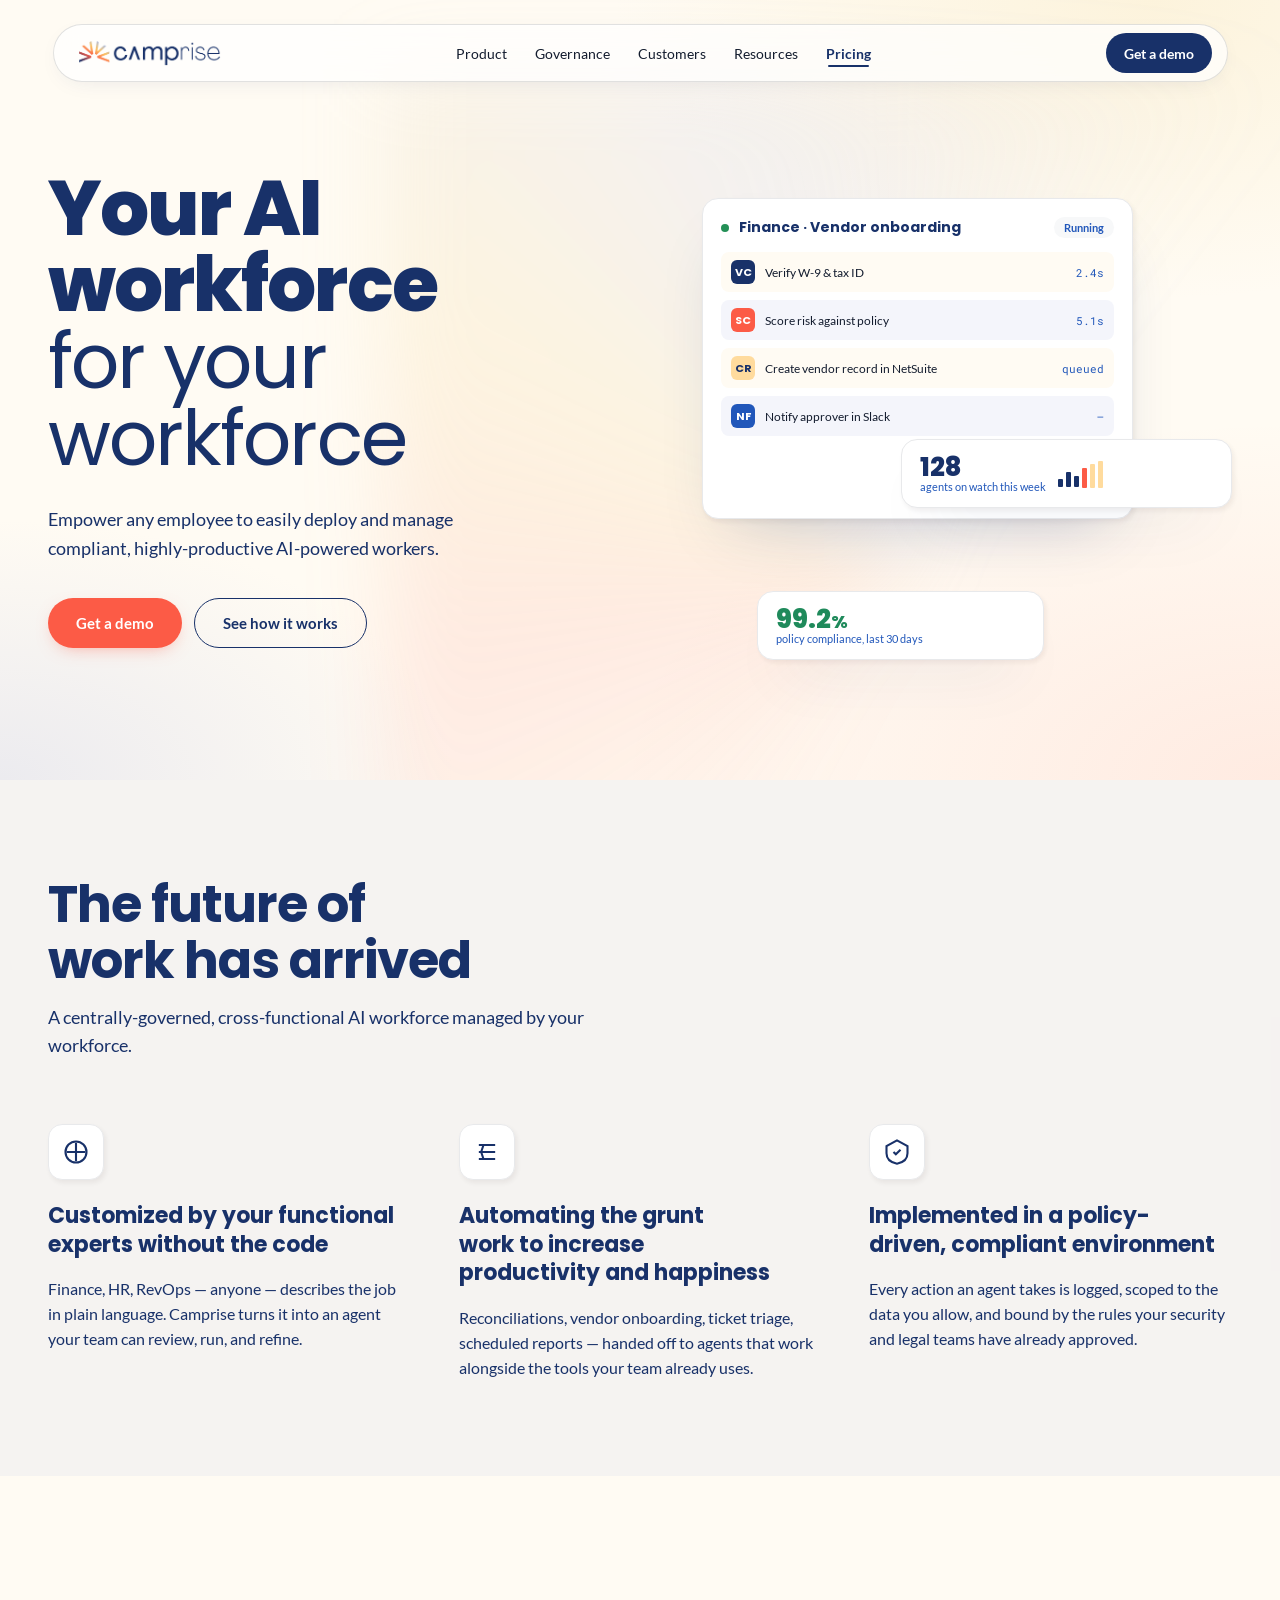
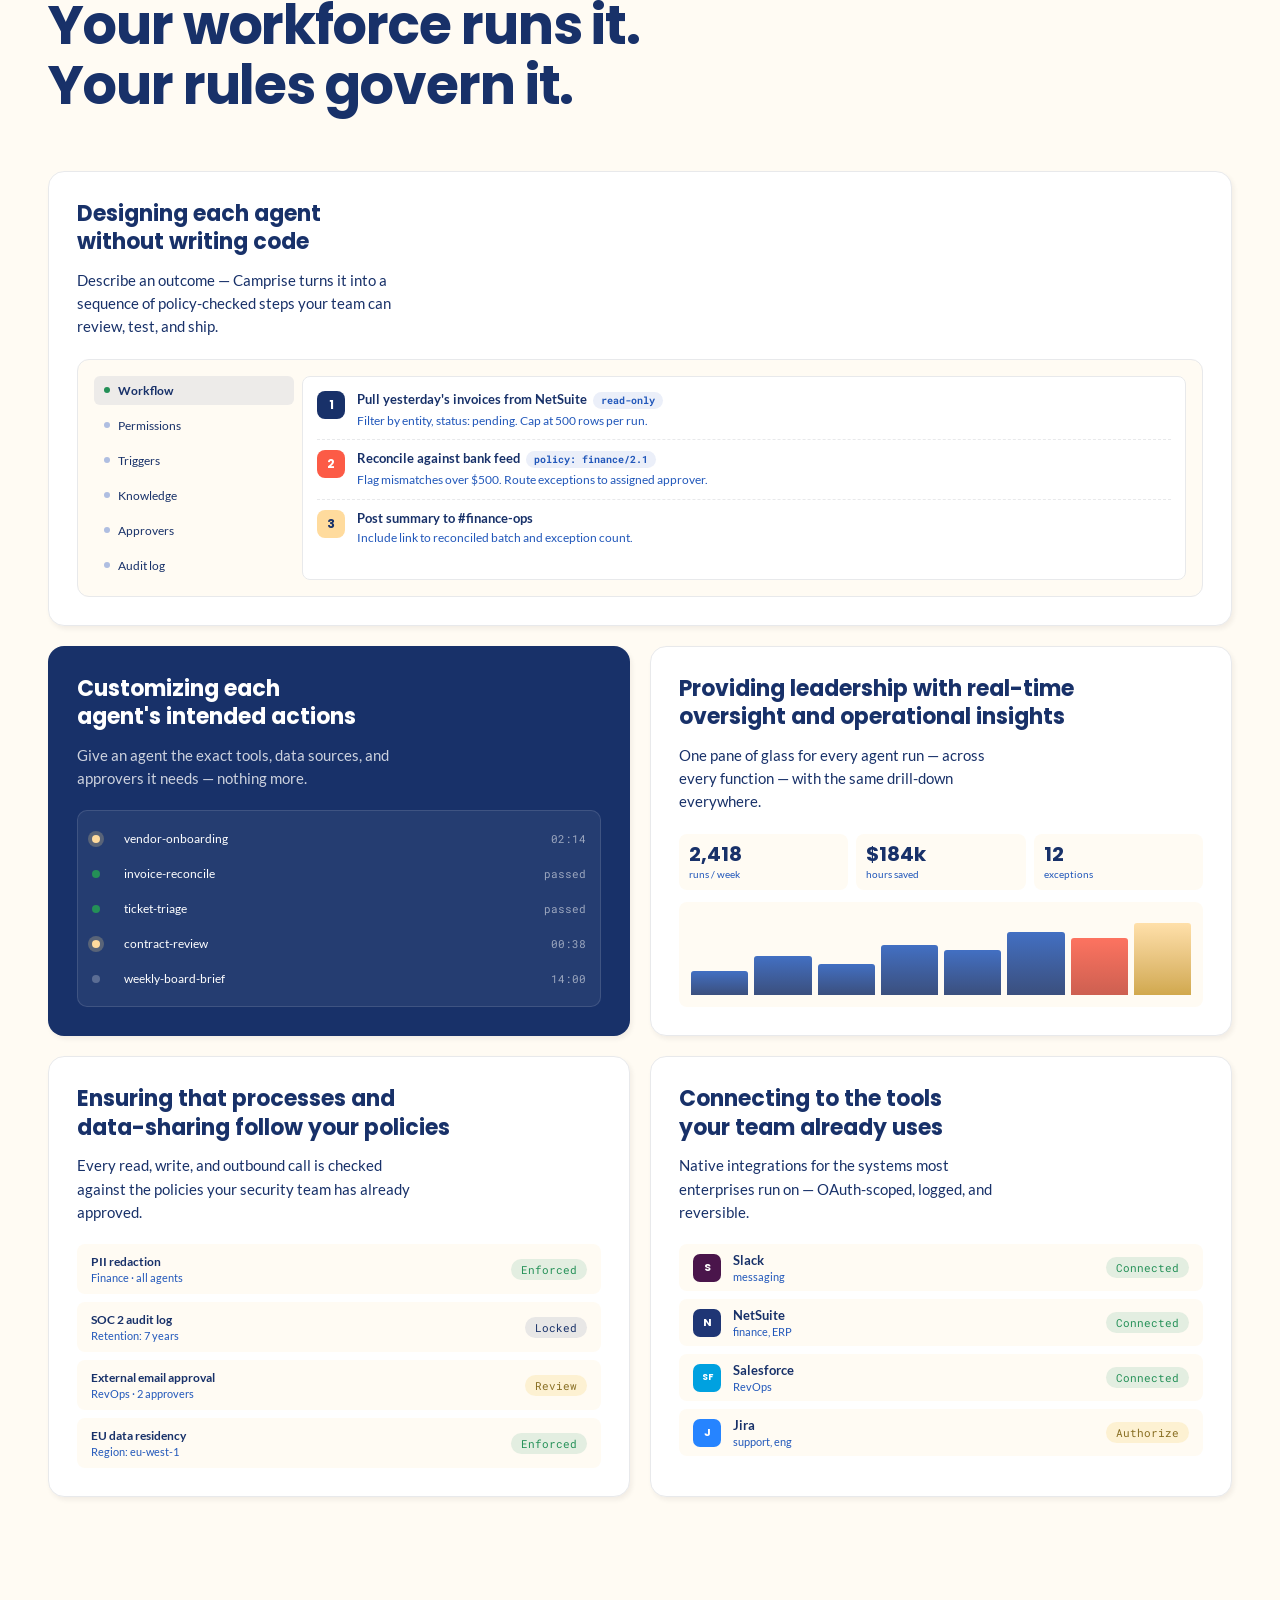
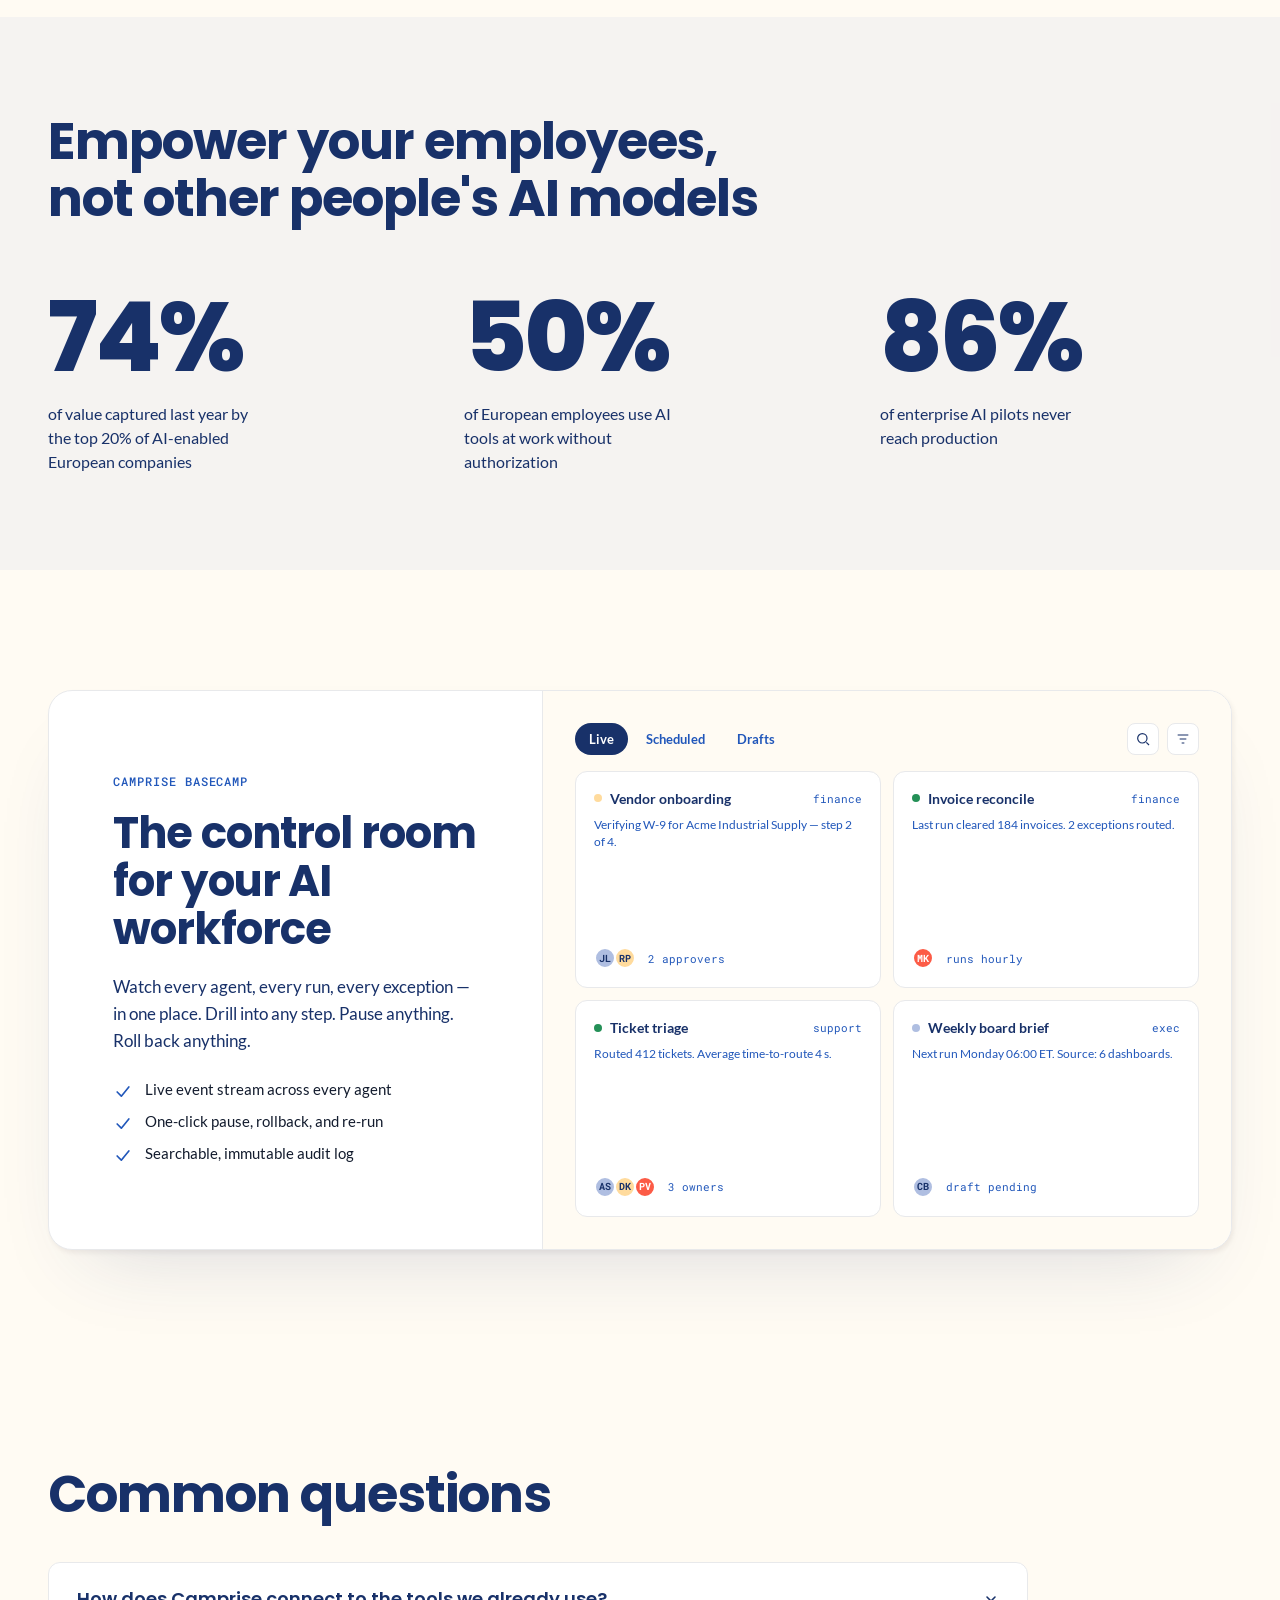
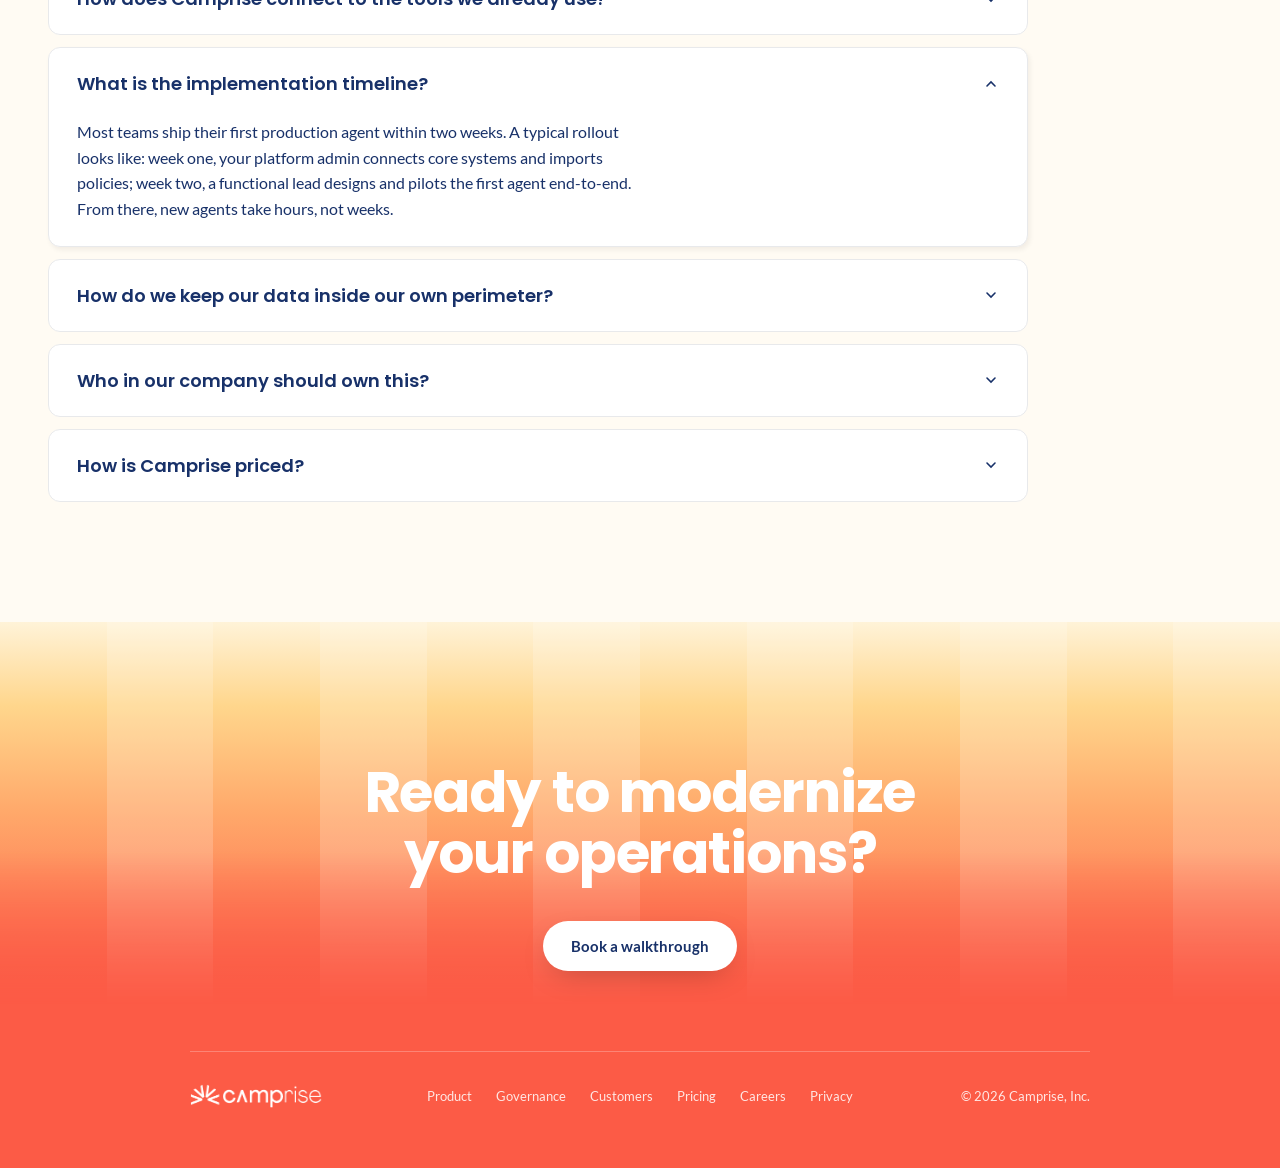
==== Homepage.html @ 500c3ad1 "Add motion inspired by corgi.insure Reviewed corgi.insure's site (infinite logo-scroll marquee, puls" ====
<!doctype html>
<html lang="en">
<head>
<meta charset="utf-8">
<meta name="viewport" content="width=device-width, initial-scale=1">
<title>Camprise — Your AI workforce for your workforce</title>
<link rel="stylesheet" href="colors_and_type.css">
<style>
  /* ---------- base ---------- */
  *, *::before, *::after { box-sizing: border-box; }
  html, body { margin: 0; padding: 0; }
  body {
    font-family: var(--cp-font-body);
    color: var(--cp-fg-1);
    background: var(--cp-cream);
    -webkit-font-smoothing: antialiased;
    text-rendering: optimizeLegibility;
  }
  img, svg { display: block; max-width: 100%; }
  a { color: inherit; text-decoration: none; }
  button { font: inherit; cursor: pointer; border: 0; background: none; color: inherit; }

  .wrap { max-width: 1280px; margin: 0 auto; padding: 0 48px; }
  @media (max-width: 720px) { .wrap { padding: 0 24px; } }

  /* ---------- motion ---------- */
  @keyframes cp-fade-up { from { opacity: 0; transform: translateY(18px); filter: blur(4px); } to { opacity: 1; transform: none; filter: blur(0); } }
  @keyframes cp-ring-pulse { 0%, 100% { box-shadow: 0 0 0 4px var(--ring-c); } 50% { box-shadow: 0 0 0 8px var(--ring-c); } }
  @keyframes cp-float { 0%, 100% { transform: translateY(0); } 50% { transform: translateY(-8px); } }
  @keyframes cp-grow-y { from { transform: scaleY(0); } to { transform: scaleY(1); } }
  @keyframes cp-grow-x { from { transform: scaleX(0); } to { transform: scaleX(1); } }

  .reveal {
    opacity: 0; transform: translateY(18px); filter: blur(4px);
    transition: opacity .6s var(--cp-ease), transform .6s var(--cp-ease), filter .6s var(--cp-ease);
    transition-delay: var(--reveal-delay, 0s);
  }
  .reveal.is-visible { opacity: 1; transform: none; filter: blur(0); }
  .three-col .feature:nth-child(2) { --reveal-delay: .1s; }
  .three-col .feature:nth-child(3) { --reveal-delay: .2s; }
  .bento .card:nth-child(2) { --reveal-delay: .08s; }
  .bento .card:nth-child(3) { --reveal-delay: .16s; }
  .bento .card:nth-child(4) { --reveal-delay: .24s; }
  .bento .card:nth-child(5) { --reveal-delay: .32s; }
  .stats-row .stat:nth-child(2) { --reveal-delay: .12s; }
  .stats-row .stat:nth-child(3) { --reveal-delay: .24s; }
  .faq-list .faq:nth-child(2) { --reveal-delay: .06s; }
  .faq-list .faq:nth-child(3) { --reveal-delay: .12s; }
  .faq-list .faq:nth-child(4) { --reveal-delay: .18s; }
  .faq-list .faq:nth-child(5) { --reveal-delay: .24s; }

  @media (prefers-reduced-motion: reduce) {
    *, *::before, *::after {
      animation-duration: 0.001ms !important;
      animation-iteration-count: 1 !important;
      transition-duration: 0.001ms !important;
      scroll-behavior: auto !important;
    }
    .reveal { opacity: 1; transform: none; filter: blur(0); }
  }

  /* ---------- nav ---------- */
  .nav-outer {
    position: sticky; top: 16px; z-index: 50;
    padding: 0 48px;
    margin-top: 24px;
  }
  .nav {
    position: relative;
    max-width: 1175px; margin: 0 auto;
    min-height: 58px; border-radius: 9999px;
    background: rgba(255,255,255,0.7);
    backdrop-filter: blur(12px); -webkit-backdrop-filter: blur(12px);
    border: 1px solid rgba(15, 17, 31, 0.12);
    box-shadow: 0 1px 0 rgba(255,255,255,0.4) inset, 0 6px 24px -12px rgba(31, 54, 117, 0.15);
    display: flex; align-items: center; justify-content: space-between;
    padding: 0 14px 0 24px;
    gap: 12px;
  }
  .brand {
    display: flex; align-items: center; gap: 10px;
    font-family: var(--cp-font-display);
    font-weight: 800;
    font-size: 20px;
    color: var(--cp-night);
    letter-spacing: -0.01em;
    flex-shrink: 0;
  }
  .brand-mark {
    width: 26px; height: 26px;
    border-radius: 6px;
    background: var(--cp-gradient-sunrise);
    position: relative;
    overflow: hidden;
  }
  .brand-mark::after {
    content: "";
    position: absolute; inset: 0;
    background: linear-gradient(180deg, transparent 55%, rgba(31,54,117,0.85) 55%);
    clip-path: polygon(50% 18%, 92% 100%, 8% 100%);
  }
  .brand-logo { height: 26px; width: auto; display: block; }
  .footer-brand .brand-logo { height: 24px; filter: brightness(0) invert(1); }
  .nav-links {
    display: flex; align-items: center; gap: 28px;
    font-size: 14px;
    color: var(--cp-fg-1);
    font-weight: 500;
  }
  .nav-links a { position: relative; transition: color .16s var(--cp-ease); }
  .nav-links a:hover { color: var(--cp-link); }
  .nav-links a::after {
    content: ""; position: absolute; left: 2px; right: 2px; bottom: -5px; height: 2px;
    background: var(--cp-night); border-radius: 2px;
    transform: scaleX(0); transform-origin: left;
    transition: transform .3s var(--cp-ease);
  }
  .nav-links a.active { color: var(--cp-night); font-weight: 700; }
  .nav-links a.active::after { transform: scaleX(1); }
  .nav-cta {
    display: inline-flex; align-items: center; gap: 6px;
    height: 40px; padding: 0 18px;
    background: var(--cp-night); color: #fff;
    border-radius: 9999px; font-weight: 600; font-size: 14px;
    transition: background .16s var(--cp-ease), transform .16s var(--cp-ease);
    white-space: nowrap; flex-shrink: 0;
  }
  .nav-cta:hover { background: var(--cp-night-700); transform: translateY(-1px); }

  .nav-toggle-input { position: absolute; opacity: 0; pointer-events: none; }
  .nav-toggle {
    display: none;
    align-items: center; gap: 8px;
    height: 36px; padding: 0 12px;
    border-radius: 9999px;
    flex-shrink: 0; cursor: pointer;
  }
  .nav-toggle-icon { position: relative; width: 18px; height: 18px; flex-shrink: 0; }
  .nav-toggle-bar, .nav-toggle-bar::before, .nav-toggle-bar::after {
    content: ""; display: block;
    width: 18px; height: 2px;
    background: var(--cp-night);
    border-radius: 2px;
    position: relative; top: 8px;
    transition: transform .18s var(--cp-ease), opacity .18s var(--cp-ease), background .18s var(--cp-ease);
  }
  .nav-toggle-bar::before { position: absolute; top: -6px; }
  .nav-toggle-bar::after { position: absolute; top: 6px; }
  .nav-toggle-label { font-size: 13px; font-weight: 600; color: var(--cp-night); }
  .nav-toggle-input:checked ~ .nav-toggle .nav-toggle-bar { background: transparent; }
  .nav-toggle-input:checked ~ .nav-toggle .nav-toggle-bar::before { top: 0; transform: rotate(45deg); }
  .nav-toggle-input:checked ~ .nav-toggle .nav-toggle-bar::after { top: 0; transform: rotate(-45deg); }
  .nav-toggle-input:checked ~ .nav-toggle .nav-toggle-label::before { content: "Close"; }
  .nav-toggle-label::before { content: "Menu"; }

  @media (max-width: 880px) {
    .nav-outer { padding: 0 20px; }
    .nav-links {
      display: none;
      position: absolute;
      top: calc(100% + 10px);
      left: 0; right: 0;
      flex-direction: column;
      align-items: stretch;
      gap: 2px;
      background: #fff;
      border: 1px solid var(--cp-mist);
      border-radius: 20px;
      padding: 10px;
      box-shadow: 0 20px 40px -20px rgba(31, 54, 117, 0.3);
    }
    .nav-links a { padding: 12px 14px; border-radius: 12px; }
    .nav-links a:hover { background: var(--cp-cream); }
    .nav-toggle { display: flex; }
    .nav-toggle-input:checked ~ .nav-links { display: flex; }
  }
  @media (max-width: 420px) {
    .nav-outer { padding: 0 12px; }
    .nav { gap: 6px; }
    .brand-logo { height: 22px; }
    .nav-cta { padding: 0 14px; font-size: 13px; height: 36px; }
    .nav-toggle { gap: 6px; padding: 0 10px; }
    .nav-toggle-label { font-size: 12px; }
  }
  @media (max-width: 360px) {
    .nav { gap: 4px; }
    .brand-logo { height: 19px; }
    .nav-cta { padding: 0 10px; font-size: 12px; }
    .nav-toggle { gap: 4px; padding: 0 8px; }
    .nav-toggle-icon { width: 16px; height: 16px; }
    .nav-toggle-bar, .nav-toggle-bar::before, .nav-toggle-bar::after { width: 16px; }
    .nav-toggle-label { font-size: 11px; }
  }

  /* ---------- buttons ---------- */
  .btn {
    display: inline-flex; align-items: center; justify-content: center; gap: 8px;
    height: 50px; padding: 0 28px;
    border-radius: 9999px;
    font-family: var(--cp-font-body);
    font-weight: 700; font-size: 15px;
    transition: transform .18s var(--cp-ease), background .16s var(--cp-ease), color .16s var(--cp-ease), border-color .16s var(--cp-ease), box-shadow .18s var(--cp-ease);
    white-space: nowrap;
  }
  .btn:hover { transform: translateY(-2px); }
  .btn:active { transform: scale(0.98); }
  .btn-coral { background: #FC5B46; color: #fff; box-shadow: 0 6px 18px -8px rgba(252, 91, 70, 0.55); }
  .btn-coral:hover { background: #FD6E5B; box-shadow: 0 10px 24px -8px rgba(252, 91, 70, 0.6); }
  .btn-outline {
    background: transparent; color: var(--cp-night);
    border: 1.5px solid var(--cp-night);
  }
  .btn-outline:hover { background: var(--cp-night); color: #fff; }
  .btn-white {
    background: #fff; color: var(--cp-night);
  }
  .btn-white:hover { background: var(--cp-cream); }

  /* ---------- HERO ---------- */
  .hero {
    position: relative;
    padding: 64px 0 120px;
    margin-top: -82px; /* pull nav back on top of bg */
    padding-top: 158px;
    overflow: hidden;
    background:
      radial-gradient(1100px 600px at 100% 100%, rgba(252, 91, 70, 0.10), transparent 60%),
      radial-gradient(900px 500px at 90% 0%, rgba(243, 215, 138, 0.22), transparent 60%),
      radial-gradient(700px 400px at 0% 100%, rgba(191, 198, 230, 0.30), transparent 65%),
      var(--cp-cream);
  }
  .hero::before {
    /* faint brand-arc curve on right */
    content: "";
    position: absolute;
    right: -10%; bottom: -40%;
    width: 80%; aspect-ratio: 1;
    background: conic-gradient(from 200deg at 50% 50%, transparent 0deg, rgba(252,91,70,0.10) 60deg, rgba(243,215,138,0.18) 100deg, rgba(191,198,230,0.18) 140deg, transparent 200deg);
    filter: blur(40px);
    pointer-events: none;
  }
  .hero-inner {
    position: relative;
    display: grid; grid-template-columns: minmax(0, 1fr) minmax(0, 1fr);
    gap: 80px; align-items: center;
  }
  .hero h1 {
    font-family: var(--cp-font-display);
    font-weight: 800;
    font-size: clamp(48px, 6vw, 80px);
    line-height: 1.0;
    letter-spacing: -0.025em;
    color: var(--cp-night);
    margin: 0 0 28px;
    text-wrap: balance;
  }
  .hero h1 span { font-weight: 400; }
  .hero p.lede {
    font-size: 18px; line-height: 1.6;
    color: var(--cp-fg-2);
    margin: 0 0 36px;
    max-width: 480px;
  }
  .hero-ctas { display: flex; flex-wrap: wrap; gap: 12px; }

  /* hero visual — abstract product card */
  .hero-visual {
    position: relative;
    aspect-ratio: 1.1 / 1;
  }
  .hero-card {
    position: absolute;
    background: #fff;
    border: 1px solid var(--cp-mist);
    border-radius: 16px;
    box-shadow: 2px 3px 5px rgba(28, 22, 13, 0.06), 0 30px 60px -30px rgba(31, 54, 117, 0.25);
    padding: 18px;
  }
  .hero-card--main { top: 8%; left: 4%; width: 78%; height: 64%; }
  .hero-card--badge { top: 56%; right: 0; width: 60%; padding: 14px 18px; }
  .hero-card--mini { bottom: 0; left: 14%; width: 52%; padding: 14px 18px; }
  @media (min-width: 981px) {
    .hero-card--badge { animation: cp-float 5s ease-in-out infinite; }
    .hero-card--mini { animation: cp-float 6.5s ease-in-out infinite; animation-delay: -2s; }
  }

  .hc-head {
    display: flex; align-items: center; justify-content: space-between;
    margin-bottom: 14px;
  }
  .hc-title {
    display: flex; align-items: center; gap: 10px;
    font-family: var(--cp-font-display);
    font-weight: 700; font-size: 14px;
    color: var(--cp-night);
  }
  .hc-dot { width: 8px; height: 8px; border-radius: 9999px; background: var(--cp-status-success); --ring-c: rgba(31, 138, 91, 0.15); animation: cp-ring-pulse 2s ease-in-out infinite; }
  .hc-pill { font-size: 11px; color: var(--cp-fg-3); background: var(--cp-mist-50); border-radius: 9999px; padding: 4px 10px; font-weight: 600; }

  .hc-rows { display: grid; gap: 8px; }
  .hc-row {
    display: grid; grid-template-columns: 24px 1fr auto; gap: 10px; align-items: center;
    padding: 8px 10px; border-radius: 8px; background: var(--cp-cream);
    font-size: 12px; color: var(--cp-fg-1);
  }
  .hc-row:nth-child(even) { background: rgba(191, 198, 230, 0.18); }
  .hc-icon {
    width: 24px; height: 24px; border-radius: 6px;
    background: var(--cp-night); color: #fff;
    display: grid; place-items: center;
    font-family: var(--cp-font-display); font-weight: 700; font-size: 11px;
  }
  .hc-icon.coral { background: #FC5B46; }
  .hc-icon.gold { background: var(--cp-golden); color: var(--cp-night); }
  .hc-icon.sky { background: var(--cp-sky); }
  .hc-meta { font-size: 11px; color: var(--cp-fg-3); font-family: var(--cp-font-mono); }

  .hc-badge { display: flex; align-items: center; gap: 12px; }
  .hc-badge-num {
    font-family: var(--cp-font-display); font-weight: 800;
    font-size: 26px; color: var(--cp-night); line-height: 1;
  }
  .hc-badge-lbl { font-size: 11px; color: var(--cp-fg-3); text-transform: none; }
  .hc-spark { display: flex; align-items: end; gap: 3px; height: 28px; }
  .hc-spark span {
    width: 5px; background: var(--cp-night); border-radius: 1px;
    transform-origin: bottom; animation: cp-grow-y .5s var(--cp-ease) both;
  }
  .hc-spark span:nth-child(1) { height: 30%; animation-delay: .05s; }
  .hc-spark span:nth-child(2) { height: 55%; animation-delay: .1s; }
  .hc-spark span:nth-child(3) { height: 40%; animation-delay: .15s; }
  .hc-spark span:nth-child(4) { height: 70%; background: #FC5B46; animation-delay: .2s; }
  .hc-spark span:nth-child(5) { height: 85%; background: var(--cp-golden); animation-delay: .25s; }
  .hc-spark span:nth-child(6) { height: 95%; background: var(--cp-golden); animation-delay: .3s; }

  @media (max-width: 980px) {
    .hero-inner { grid-template-columns: 1fr; gap: 48px; }
    .hero { padding: 140px 0 80px; }
    .hero-visual {
      position: static; aspect-ratio: auto; max-width: 100%;
      display: flex; flex-direction: column; gap: 16px;
    }
    .hero-card, .hero-card--main, .hero-card--badge, .hero-card--mini {
      position: static; top: auto; left: auto; right: auto; bottom: auto;
      width: 100%; height: auto;
    }
  }

  /* ---------- SECTION: Future of work ---------- */
  .sect-future {
    background: rgba(191, 198, 230, 0.16);
    padding: 96px 0;
  }
  .sect-head { max-width: 720px; margin-bottom: 64px; }
  .sect-head h2 {
    font-family: var(--cp-font-display);
    font-weight: 700;
    font-size: clamp(36px, 4vw, 52px);
    line-height: 1.1;
    letter-spacing: -0.02em;
    color: var(--cp-night);
    margin: 0 0 16px;
    text-wrap: balance;
  }
  .sect-head p {
    font-size: 18px; line-height: 1.55;
    color: var(--cp-fg-2);
    margin: 0;
    max-width: 560px;
  }
  .three-col {
    display: grid; grid-template-columns: repeat(3, 1fr);
    gap: 48px;
  }
  @media (max-width: 880px) { .three-col { grid-template-columns: 1fr; gap: 36px; } }

  .feature {
    display: flex; flex-direction: column; gap: 18px;
  }
  .feature-icon {
    width: 56px; height: 56px;
    border-radius: 14px;
    background: #fff;
    border: 1px solid var(--cp-mist);
    display: grid; place-items: center;
    color: var(--cp-night);
    box-shadow: 2px 3px 5px rgba(28, 22, 13, 0.06);
  }
  .feature-icon svg { width: 28px; height: 28px; stroke: currentColor; stroke-width: 1.8; fill: none; }
  .feature h3 {
    font-family: var(--cp-font-display);
    font-weight: 700;
    font-size: 22px;
    line-height: 1.3;
    color: var(--cp-night);
    margin: 4px 0 0;
    text-wrap: balance;
  }
  .feature p {
    font-size: 16px; line-height: 1.55;
    color: var(--cp-fg-2);
    margin: 0;
  }

  /* ---------- SECTION: Your workforce runs it (bento) ---------- */
  .sect-rules { padding: 120px 0; }
  .sect-rules .sect-head { max-width: 900px; margin-bottom: 56px; }
  .sect-rules .sect-head h2 { font-size: clamp(36px, 4.2vw, 56px); }

  .bento {
    display: grid;
    grid-template-columns: repeat(2, 1fr);
    grid-auto-rows: minmax(280px, auto);
    gap: 20px;
  }
  .card {
    background: #fff;
    border: 1px solid var(--cp-mist);
    border-radius: 16px;
    padding: 28px;
    box-shadow: 2px 3px 5px rgba(28, 22, 13, 0.06);
    display: flex; flex-direction: column;
    transition: transform .24s var(--cp-ease), box-shadow .24s var(--cp-ease);
  }
  .card:hover { transform: translateY(-2px); box-shadow: 2px 5px 12px rgba(28, 22, 13, 0.09); }
  .card-wide { grid-column: span 2; min-height: 360px; }
  .card-dark {
    background: var(--cp-night);
    color: #fff;
    border-color: transparent;
  }
  .card h3 {
    font-family: var(--cp-font-display);
    font-weight: 700;
    font-size: 22px;
    line-height: 1.3;
    color: var(--cp-night);
    margin: 0 0 12px;
    max-width: 28ch;
    text-wrap: balance;
  }
  .card-dark h3 { color: #fff; }
  .card p {
    font-size: 15px; line-height: 1.55;
    color: var(--cp-fg-2);
    margin: 0;
    max-width: 38ch;
  }
  .card-dark p { color: rgba(255,255,255,0.78); }
  .card-art { flex: 1; position: relative; margin-top: 20px; }

  /* card art: wide top card → policy editor mock */
  .art-editor {
    height: 100%;
    background: var(--cp-cream);
    border: 1px solid var(--cp-mist);
    border-radius: 12px;
    padding: 16px;
    display: grid; gap: 8px;
    grid-template-columns: 200px 1fr;
    overflow: hidden;
  }
  .ae-side { display: flex; flex-direction: column; gap: 6px; }
  .ae-side-item {
    display: flex; align-items: center; gap: 8px;
    font-size: 12px; color: var(--cp-fg-2);
    padding: 7px 10px; border-radius: 6px;
  }
  .ae-side-item.active { background: rgba(31, 54, 117, 0.08); color: var(--cp-night); font-weight: 600; }
  .ae-side-item .dot { width: 6px; height: 6px; border-radius: 9999px; background: var(--cp-fg-disabled); }
  .ae-side-item.active .dot { background: var(--cp-status-success); }
  .ae-main {
    background: #fff;
    border: 1px solid var(--cp-mist);
    border-radius: 8px;
    padding: 14px;
    display: flex; flex-direction: column; gap: 10px;
    overflow: hidden;
  }
  .ae-step {
    display: grid; grid-template-columns: 28px 1fr; gap: 12px;
    align-items: start;
    padding-bottom: 10px;
    border-bottom: 1px dashed var(--cp-mist);
  }
  .ae-step:last-child { border-bottom: 0; }
  .ae-num {
    width: 28px; height: 28px; border-radius: 8px;
    display: grid; place-items: center;
    font-family: var(--cp-font-display); font-weight: 700; font-size: 12px;
    background: var(--cp-night); color: #fff;
  }
  .ae-step:nth-child(2) .ae-num { background: #FC5B46; }
  .ae-step:nth-child(3) .ae-num { background: var(--cp-golden); color: var(--cp-night); }
  .ae-step-title { font-weight: 700; color: var(--cp-night); font-size: 13px; margin-bottom: 4px; }
  .ae-step-body { font-size: 12px; color: var(--cp-fg-3); line-height: 1.4; }
  .ae-tag {
    display: inline-flex; align-items: center; gap: 4px;
    font-size: 10px; font-family: var(--cp-font-mono);
    color: var(--cp-sky); background: rgba(63, 102, 193, 0.10);
    padding: 2px 8px; border-radius: 9999px;
    margin-left: 6px;
  }
  @media (max-width: 720px) { .art-editor { grid-template-columns: 1fr; } .ae-side { flex-direction: row; flex-wrap: wrap; } }

  /* dark card art: agent runner */
  .art-runner {
    flex: 1; margin-top: 20px;
    background: rgba(255,255,255,0.06);
    border: 1px solid rgba(255,255,255,0.12);
    border-radius: 10px;
    padding: 14px;
    display: flex; flex-direction: column; gap: 8px;
  }
  .runner-row {
    display: grid; grid-template-columns: 22px 1fr 50px; gap: 10px; align-items: center;
    font-size: 12px;
    padding: 6px 0;
  }
  .runner-dot { width: 8px; height: 8px; border-radius: 9999px; }
  .runner-dot.run { background: var(--cp-golden); box-shadow: 0 0 0 4px rgba(243, 215, 138, 0.25); }
  .runner-dot.ok { background: var(--cp-status-success); }
  .runner-dot.idle { background: rgba(255,255,255,0.25); }
  .runner-name { color: #fff; font-weight: 500; }
  .runner-meta { font-family: var(--cp-font-mono); font-size: 11px; color: rgba(255,255,255,0.55); text-align: right; }

  /* dashboard card art */
  .art-dash { flex: 1; margin-top: 20px; display: grid; grid-template-rows: auto 1fr; gap: 12px; }
  .dash-stats { display: grid; grid-template-columns: repeat(3, 1fr); gap: 8px; }
  .dash-stat {
    background: var(--cp-cream);
    border-radius: 8px; padding: 10px;
  }
  .dash-stat .n { font-family: var(--cp-font-display); font-weight: 700; font-size: 20px; color: var(--cp-night); line-height: 1; }
  .dash-stat .l { font-size: 10px; color: var(--cp-fg-3); margin-top: 4px; }
  .dash-chart {
    background: var(--cp-cream); border-radius: 8px;
    padding: 12px;
    display: flex; align-items: end; gap: 6px;
  }
  .dash-chart span {
    flex: 1;
    border-radius: 3px 3px 0 0;
    background: linear-gradient(180deg, var(--cp-sky), var(--cp-night));
    opacity: 0.85;
    transform-origin: bottom; transform: scaleY(0);
    transition: transform .5s var(--cp-ease);
  }
  .card.is-visible .dash-chart span { transform: scaleY(1); }
  .dash-chart span:nth-child(1){height:30%; transition-delay: .05s;}
  .dash-chart span:nth-child(2){height:48%; transition-delay: .1s;}
  .dash-chart span:nth-child(3){height:38%; transition-delay: .15s;}
  .dash-chart span:nth-child(4){height:62%; transition-delay: .2s;}
  .dash-chart span:nth-child(5){height:55%; transition-delay: .25s;}
  .dash-chart span:nth-child(6){height:78%; transition-delay: .3s;}
  .dash-chart span:nth-child(7){height:70%; background: linear-gradient(180deg, #FC5B46, #C44434); transition-delay: .35s;}
  .dash-chart span:nth-child(8){height:88%; background: linear-gradient(180deg, var(--cp-golden), #C99A2F); transition-delay: .4s;}

  /* governance card art */
  .art-gov { flex: 1; margin-top: 20px; display: grid; gap: 8px; }
  .gov-row {
    display: grid; grid-template-columns: 1fr auto; align-items: center;
    background: var(--cp-cream); border-radius: 8px;
    padding: 10px 14px;
  }
  .gov-name { font-size: 12px; color: var(--cp-night); font-weight: 600; }
  .gov-name small { display: block; font-weight: 400; color: var(--cp-fg-3); font-size: 11px; margin-top: 2px; }
  .gov-state {
    font-family: var(--cp-font-mono); font-size: 11px;
    padding: 3px 10px; border-radius: 9999px;
    background: rgba(31, 138, 91, 0.12); color: var(--cp-status-success);
  }
  .gov-state.warn { background: rgba(243, 196, 65, 0.18); color: #876d20; }
  .gov-state.lock { background: rgba(31, 54, 117, 0.10); color: var(--cp-night); }

  @media (max-width: 880px) {
    .bento { grid-template-columns: 1fr; }
    .card-wide { grid-column: span 1; }
  }

  /* integrations card art */
  .art-int { flex: 1; margin-top: 20px; display: grid; gap: 8px; align-content: start; }
  .int-row {
    display: grid; grid-template-columns: 1fr auto; align-items: center;
    background: var(--cp-cream); border-radius: 8px;
    padding: 8px 14px;
  }
  .int-app {
    display: flex; gap: 12px; align-items: center;
    font-size: 13px; color: var(--cp-night); font-weight: 600;
  }
  .int-app small { display: block; font-weight: 400; color: var(--cp-fg-3); font-size: 11px; margin-top: 2px; }
  .int-logo {
    width: 28px; height: 28px; border-radius: 7px;
    display: grid; place-items: center;
    font-family: var(--cp-font-display); font-weight: 700; font-size: 11px;
    color: #fff; flex-shrink: 0;
  }
  .int-logo.s { background: #4A154B; }
  .int-logo.n { background: #1F3675; }
  .int-logo.sf { background: #00A1E0; font-size: 9px; }
  .int-logo.j { background: #2684FF; }
  .int-conn {
    font-family: var(--cp-font-mono); font-size: 11px;
    padding: 3px 10px; border-radius: 9999px;
  }
  .int-conn.ok { background: rgba(31, 138, 91, 0.12); color: var(--cp-status-success); }
  .int-conn.pending { background: rgba(243, 196, 65, 0.18); color: #876d20; }

  /* ---------- SECTION: stats ---------- */
  .sect-stats {
    background: rgba(191, 198, 230, 0.16);
    padding: 96px 0;
  }
  .stats-row {
    display: grid; grid-template-columns: repeat(3, 1fr);
    gap: 64px;
    margin-top: 32px;
  }
  .stat .n {
    font-family: var(--cp-font-display);
    font-weight: 800;
    font-size: clamp(64px, 8vw, 96px);
    line-height: 1;
    letter-spacing: -0.03em;
    color: var(--cp-night);
  }
  .stat .l {
    font-size: 16px; line-height: 1.5;
    color: var(--cp-fg-2);
    margin-top: 16px;
    max-width: 24ch;
  }
  @media (max-width: 880px) { .stats-row { grid-template-columns: 1fr; gap: 40px; } }

  /* ---------- SECTION: product feature card ---------- */
  .sect-product { padding: 120px 0; }
  .product-card {
    background: #fff;
    border: 1px solid var(--cp-mist);
    border-radius: 24px;
    box-shadow: 2px 3px 5px rgba(28, 22, 13, 0.06), 0 40px 80px -40px rgba(31, 54, 117, 0.18);
    overflow: hidden;
    display: grid; grid-template-columns: 5fr 7fr;
    min-height: 560px;
  }
  .product-text { padding: 64px; display: flex; flex-direction: column; gap: 20px; justify-content: center; }
  .product-eyebrow {
    font-family: var(--cp-font-mono);
    font-size: 12px;
    letter-spacing: 0.08em;
    text-transform: uppercase;
    color: var(--cp-sky);
    font-weight: 500;
  }
  .product-text h2 {
    font-family: var(--cp-font-display);
    font-weight: 700;
    font-size: clamp(32px, 3.4vw, 44px);
    line-height: 1.1;
    letter-spacing: -0.02em;
    color: var(--cp-night);
    margin: 0;
  }
  .product-text p {
    font-size: 17px; line-height: 1.6;
    color: var(--cp-fg-2);
    margin: 0;
  }
  .product-bullets { display: grid; gap: 10px; margin-top: 6px; }
  .product-bullet {
    display: grid; grid-template-columns: 20px 1fr; gap: 12px;
    font-size: 15px; color: var(--cp-fg-1);
  }
  .product-bullet svg { width: 20px; height: 20px; stroke: var(--cp-sky); stroke-width: 2; fill: none; margin-top: 2px; }

  .product-screen {
    background: var(--cp-cream);
    padding: 32px;
    border-left: 1px solid var(--cp-mist);
    position: relative;
    display: grid; grid-template-rows: auto 1fr; gap: 16px;
  }
  .ps-head { display: flex; align-items: center; justify-content: space-between; flex-wrap: wrap; gap: 10px; }
  .ps-tabs { display: flex; flex-wrap: wrap; gap: 4px; }
  .ps-tab {
    font-size: 13px; padding: 8px 14px; border-radius: 9999px;
    color: var(--cp-fg-3); font-weight: 600;
    white-space: nowrap;
  }
  .ps-tab.active { background: var(--cp-night); color: #fff; }
  .ps-actions { display: flex; gap: 8px; flex-shrink: 0; }
  .ps-action {
    width: 32px; height: 32px; border-radius: 8px;
    background: #fff; border: 1px solid var(--cp-mist);
    display: grid; place-items: center;
    color: var(--cp-fg-2);
  }
  .ps-action svg { width: 16px; height: 16px; stroke: currentColor; stroke-width: 1.8; fill: none; }

  .ps-grid {
    display: grid; grid-template-columns: repeat(2, minmax(0, 1fr)); gap: 12px;
    min-width: 0;
  }
  .ps-tile {
    background: #fff;
    border: 1px solid var(--cp-mist);
    border-radius: 12px;
    padding: 18px;
    display: flex; flex-direction: column; gap: 10px;
    min-height: 130px;
    min-width: 0;
  }
  .ps-tile-head { display: flex; align-items: center; justify-content: space-between; }
  .ps-tile-title { font-weight: 700; color: var(--cp-night); font-size: 14px; display: flex; align-items: center; gap: 8px; }
  .ps-tile-title::before { content: ""; width: 8px; height: 8px; border-radius: 9999px; background: var(--cp-status-success); }
  .ps-tile.idle .ps-tile-title::before { background: var(--cp-fg-disabled); }
  .ps-tile.run .ps-tile-title::before { background: var(--cp-golden); --ring-c: rgba(243, 215, 138, 0.3); animation: cp-ring-pulse 2.2s ease-in-out infinite; }
  .ps-tile-meta { font-family: var(--cp-font-mono); font-size: 11px; color: var(--cp-fg-3); }
  .ps-tile p { font-size: 12px; color: var(--cp-fg-3); margin: 0; line-height: 1.4; }
  .ps-tile-foot { display: flex; gap: 6px; align-items: center; margin-top: auto; font-size: 11px; color: var(--cp-fg-3); font-family: var(--cp-font-mono); }
  .ps-avatar {
    width: 22px; height: 22px; border-radius: 9999px;
    background: var(--cp-periwinkle); border: 2px solid #fff;
    display: grid; place-items: center;
    font-weight: 700; font-size: 10px; color: var(--cp-night);
    margin-left: -8px;
  }
  .ps-avatar:first-child { margin-left: 0; }
  .ps-avatar.gold { background: var(--cp-golden); }
  .ps-avatar.coral { background: #FC5B46; color: #fff; }

  @media (max-width: 980px) {
    .product-card { grid-template-columns: 1fr; }
    .product-text { padding: 40px; }
    .product-screen { border-left: 0; border-top: 1px solid var(--cp-mist); padding: 24px; }
  }
  @media (max-width: 560px) {
    .product-text { padding: 28px; }
    .product-screen { padding: 16px; }
    .ps-grid { grid-template-columns: 1fr; }
  }

  /* ---------- SECTION: FAQ ---------- */
  .sect-faq { padding: 96px 0 120px; }
  .sect-faq .sect-head { margin-bottom: 40px; }
  .faq-list { display: grid; gap: 12px; max-width: 980px; }
  .faq {
    background: #fff;
    border: 1px solid var(--cp-mist);
    border-radius: 12px;
    transition: box-shadow .24s var(--cp-ease);
  }
  .faq[open] { box-shadow: 2px 3px 5px rgba(28, 22, 13, 0.06); }
  .faq summary {
    cursor: pointer;
    padding: 22px 28px;
    display: flex; align-items: center; justify-content: space-between;
    list-style: none;
    font-family: var(--cp-font-display);
    font-weight: 600;
    font-size: 18px;
    color: var(--cp-night);
  }
  .faq summary::-webkit-details-marker { display: none; }
  .faq summary::after {
    content: "";
    width: 16px; height: 16px;
    background: var(--cp-night);
    -webkit-mask: url("data:image/svg+xml;utf8,<svg xmlns='http://www.w3.org/2000/svg' viewBox='0 0 24 24' fill='none' stroke='black' stroke-width='2.4' stroke-linecap='round'><path d='M6 9l6 6 6-6'/></svg>") center/contain no-repeat;
            mask: url("data:image/svg+xml;utf8,<svg xmlns='http://www.w3.org/2000/svg' viewBox='0 0 24 24' fill='none' stroke='black' stroke-width='2.4' stroke-linecap='round'><path d='M6 9l6 6 6-6'/></svg>") center/contain no-repeat;
    transition: transform .24s var(--cp-ease);
    flex-shrink: 0;
    margin-left: 24px;
  }
  .faq[open] summary::after { transform: rotate(180deg); }
  .faq-body {
    padding: 0 28px 24px;
    color: var(--cp-fg-2);
    font-size: 16px; line-height: 1.6;
    max-width: 70ch;
    overflow: hidden;
    transition: height .28s var(--cp-ease);
  }

  /* ---------- CTA footer ---------- */
  .cta-foot {
    position: relative;
    overflow: hidden;
    text-align: center;
    padding: 140px 24px 60px;
    color: #fff;
    background: #FC5B46;
  }
  .cta-foot::before {
    content: "";
    position: absolute; inset: 0 0 auto 0;
    height: 70%;
    background:
      repeating-linear-gradient(
        90deg,
        transparent 0,
        transparent 8.333%,
        rgba(255,255,255,0.18) 8.333%,
        rgba(255,255,255,0.18) 16.666%
      ),
      linear-gradient(180deg, #FFF3D8 0%, #FFD68C 22%, #FFA86A 50%, #FC5B46 100%);
    -webkit-mask: linear-gradient(180deg, #000 60%, transparent 100%);
            mask: linear-gradient(180deg, #000 60%, transparent 100%);
  }
  .cta-foot-inner { position: relative; max-width: 900px; margin: 0 auto; }
  .cta-foot h2 {
    font-family: var(--cp-font-display);
    font-weight: 700;
    font-size: clamp(36px, 4.4vw, 60px);
    line-height: 1.1;
    letter-spacing: -0.02em;
    color: #fff;
    margin: 0 0 36px;
    text-wrap: balance;
  }
  .cta-foot .btn-white { box-shadow: 0 10px 30px -10px rgba(0,0,0,0.25); }

  .footer-bottom {
    position: relative;
    margin-top: 80px;
    padding-top: 32px;
    border-top: 1px solid rgba(255,255,255,0.25);
    display: grid;
    grid-template-columns: 1fr auto 1fr;
    align-items: center;
    gap: 24px;
    font-size: 13px;
    color: rgba(255,255,255,0.85);
    max-width: 1200px; margin-left: auto; margin-right: auto;
  }
  .footer-brand { display: flex; align-items: center; gap: 10px; font-family: var(--cp-font-display); font-weight: 700; color: #fff; }
  .footer-brand .brand-mark { background: rgba(255,255,255,0.95); }
  .footer-brand .brand-mark::after { background: linear-gradient(180deg, transparent 55%, #FC5B46 55%); }
  .footer-links { display: flex; gap: 24px; justify-content: center; }
  .footer-links a:hover { color: #fff; }
  .footer-copy { text-align: right; }

  @media (max-width: 720px) {
    .footer-bottom { grid-template-columns: 1fr; text-align: center; }
    .footer-copy { text-align: center; }
    .footer-links { flex-wrap: wrap; }
  }

</style>
</head>
<body>

<!-- ============ NAV ============ -->
<div class="nav-outer">
  <nav class="nav">
    <a class="brand" href="#" aria-label="Camprise">
      <img class="brand-logo" src="uploads/camprise-logo-transparent.png" alt="Camprise">
    </a>
    <input type="checkbox" id="nav-toggle" class="nav-toggle-input">
    <div class="nav-links">
      <a href="#product">Product</a>
      <a href="#governance">Governance</a>
      <a href="#stats">Customers</a>
      <a href="#faq">Resources</a>
      <a href="#cta">Pricing</a>
    </div>
    <a class="nav-cta" href="#cta">Get a demo</a>
    <label for="nav-toggle" class="nav-toggle">
      <span class="nav-toggle-icon"><span class="nav-toggle-bar"></span></span>
      <span class="nav-toggle-label"></span>
    </label>
  </nav>
</div>

<!-- ============ HERO ============ -->
<section class="hero">
  <div class="wrap hero-inner">
    <div>
      <h1>Your AI workforce<br><span>for your workforce</span></h1>
      <p class="lede">Empower any employee to easily deploy and manage compliant, highly-productive AI-powered workers.</p>
      <div class="hero-ctas">
        <a class="btn btn-coral" href="#cta">Get a demo</a>
        <a class="btn btn-outline" href="#product">See how it works</a>
      </div>
    </div>

    <div class="hero-visual" aria-hidden="true">
      <div class="hero-card hero-card--main">
        <div class="hc-head">
          <div class="hc-title"><span class="hc-dot"></span>Finance · Vendor onboarding</div>
          <span class="hc-pill">Running</span>
        </div>
        <div class="hc-rows">
          <div class="hc-row"><span class="hc-icon">VC</span><span>Verify W-9 &amp; tax ID</span><span class="hc-meta">2.4s</span></div>
          <div class="hc-row"><span class="hc-icon coral">SC</span><span>Score risk against policy</span><span class="hc-meta">5.1s</span></div>
          <div class="hc-row"><span class="hc-icon gold">CR</span><span>Create vendor record in NetSuite</span><span class="hc-meta">queued</span></div>
          <div class="hc-row"><span class="hc-icon sky">NF</span><span>Notify approver in Slack</span><span class="hc-meta">—</span></div>
        </div>
      </div>
      <div class="hero-card hero-card--badge">
        <div class="hc-badge">
          <div>
            <div class="hc-badge-num">128</div>
            <div class="hc-badge-lbl">agents on watch this week</div>
          </div>
          <div class="hc-spark"><span></span><span></span><span></span><span></span><span></span><span></span></div>
        </div>
      </div>
      <div class="hero-card hero-card--mini">
        <div class="hc-badge">
          <div>
            <div class="hc-badge-num" style="color:#1F8A5B;">99.2<span style="font-size:18px">%</span></div>
            <div class="hc-badge-lbl">policy compliance, last 30 days</div>
          </div>
        </div>
      </div>
    </div>
  </div>
</section>

<!-- ============ FUTURE OF WORK ============ -->
<section class="sect-future" id="product">
  <div class="wrap">
    <div class="sect-head reveal">
      <h2>The future of work has arrived</h2>
      <p>A centrally-governed, cross-functional AI workforce managed by your workforce.</p>
    </div>
    <div class="three-col">
      <div class="feature reveal">
        <div class="feature-icon">
          <svg viewBox="0 0 24 24"><path d="M12 4v16M4 12h16"/><circle cx="12" cy="12" r="9"/></svg>
        </div>
        <h3>Customized by your functional experts without the code</h3>
        <p>Finance, HR, RevOps — anyone — describes the job in plain language. Camprise turns it into an agent your team can review, run, and refine.</p>
      </div>
      <div class="feature reveal">
        <div class="feature-icon">
          <svg viewBox="0 0 24 24"><path d="M5 12h14M5 6h14M5 18h14"/><path d="M9 6l-2 6 2 6"/></svg>
        </div>
        <h3>Automating the grunt work to increase productivity and happiness</h3>
        <p>Reconciliations, vendor onboarding, ticket triage, scheduled reports — handed off to agents that work alongside the tools your team already uses.</p>
      </div>
      <div class="feature reveal">
        <div class="feature-icon">
          <svg viewBox="0 0 24 24"><path d="M12 2L3 7v6c0 5 4 8 9 9 5-1 9-4 9-9V7l-9-5z"/><path d="M9 12l2 2 4-4"/></svg>
        </div>
        <h3>Implemented in a policy-driven, compliant environment</h3>
        <p>Every action an agent takes is logged, scoped to the data you allow, and bound by the rules your security and legal teams have already approved.</p>
      </div>
    </div>
  </div>
</section>

<!-- ============ YOUR WORKFORCE RUNS IT (bento) ============ -->
<section class="sect-rules" id="governance">
  <div class="wrap">
    <div class="sect-head reveal">
      <h2>Your workforce runs it.<br>Your rules govern it.</h2>
    </div>

    <div class="bento">
      <!-- wide top card -->
      <article class="card card-wide reveal">
        <h3>Designing each agent without writing code</h3>
        <p>Describe an outcome — Camprise turns it into a sequence of policy-checked steps your team can review, test, and ship.</p>
        <div class="card-art">
          <div class="art-editor">
            <div class="ae-side">
              <div class="ae-side-item active"><span class="dot"></span>Workflow</div>
              <div class="ae-side-item"><span class="dot"></span>Permissions</div>
              <div class="ae-side-item"><span class="dot"></span>Triggers</div>
              <div class="ae-side-item"><span class="dot"></span>Knowledge</div>
              <div class="ae-side-item"><span class="dot"></span>Approvers</div>
              <div class="ae-side-item"><span class="dot"></span>Audit log</div>
            </div>
            <div class="ae-main">
              <div class="ae-step">
                <div class="ae-num">1</div>
                <div>
                  <div class="ae-step-title">Pull yesterday's invoices from NetSuite<span class="ae-tag">read-only</span></div>
                  <div class="ae-step-body">Filter by entity, status: pending. Cap at 500 rows per run.</div>
                </div>
              </div>
              <div class="ae-step">
                <div class="ae-num">2</div>
                <div>
                  <div class="ae-step-title">Reconcile against bank feed<span class="ae-tag">policy: finance/2.1</span></div>
                  <div class="ae-step-body">Flag mismatches over $500. Route exceptions to assigned approver.</div>
                </div>
              </div>
              <div class="ae-step">
                <div class="ae-num">3</div>
                <div>
                  <div class="ae-step-title">Post summary to #finance-ops</div>
                  <div class="ae-step-body">Include link to reconciled batch and exception count.</div>
                </div>
              </div>
            </div>
          </div>
        </div>
      </article>

      <!-- Navy card -->
      <article class="card card-dark reveal">
        <h3>Customizing each agent's intended actions</h3>
        <p>Give an agent the exact tools, data sources, and approvers it needs — nothing more.</p>
        <div class="art-runner">
          <div class="runner-row"><span class="runner-dot run"></span><span class="runner-name">vendor-onboarding</span><span class="runner-meta">02:14</span></div>
          <div class="runner-row"><span class="runner-dot ok"></span><span class="runner-name">invoice-reconcile</span><span class="runner-meta">passed</span></div>
          <div class="runner-row"><span class="runner-dot ok"></span><span class="runner-name">ticket-triage</span><span class="runner-meta">passed</span></div>
          <div class="runner-row"><span class="runner-dot run"></span><span class="runner-name">contract-review</span><span class="runner-meta">00:38</span></div>
          <div class="runner-row"><span class="runner-dot idle"></span><span class="runner-name">weekly-board-brief</span><span class="runner-meta">14:00</span></div>
        </div>
      </article>

      <!-- White cards -->
      <article class="card reveal">
        <h3>Providing leadership with real-time oversight and operational insights</h3>
        <p>One pane of glass for every agent run — across every function — with the same drill-down everywhere.</p>
        <div class="art-dash">
          <div class="dash-stats">
            <div class="dash-stat"><div class="n">2,418</div><div class="l">runs / week</div></div>
            <div class="dash-stat"><div class="n">$184k</div><div class="l">hours saved</div></div>
            <div class="dash-stat"><div class="n">12</div><div class="l">exceptions</div></div>
          </div>
          <div class="dash-chart">
            <span></span><span></span><span></span><span></span><span></span><span></span><span></span><span></span>
          </div>
        </div>
      </article>

      <article class="card reveal">
        <h3>Ensuring that processes and data-sharing follow your policies</h3>
        <p>Every read, write, and outbound call is checked against the policies your security team has already approved.</p>
        <div class="art-gov">
          <div class="gov-row">
            <div class="gov-name">PII redaction<small>Finance · all agents</small></div>
            <div class="gov-state">Enforced</div>
          </div>
          <div class="gov-row">
            <div class="gov-name">SOC 2 audit log<small>Retention: 7 years</small></div>
            <div class="gov-state lock">Locked</div>
          </div>
          <div class="gov-row">
            <div class="gov-name">External email approval<small>RevOps · 2 approvers</small></div>
            <div class="gov-state warn">Review</div>
          </div>
          <div class="gov-row">
            <div class="gov-name">EU data residency<small>Region: eu-west-1</small></div>
            <div class="gov-state">Enforced</div>
          </div>
        </div>
      </article>

      <article class="card reveal">
        <h3>Connecting to the tools your team already uses</h3>
        <p>Native integrations for the systems most enterprises run on — OAuth-scoped, logged, and reversible.</p>
        <div class="art-int">
          <div class="int-row">
            <div class="int-app"><span class="int-logo s">S</span><div><div>Slack</div><small>messaging</small></div></div>
            <div class="int-conn ok">Connected</div>
          </div>
          <div class="int-row">
            <div class="int-app"><span class="int-logo n">N</span><div><div>NetSuite</div><small>finance, ERP</small></div></div>
            <div class="int-conn ok">Connected</div>
          </div>
          <div class="int-row">
            <div class="int-app"><span class="int-logo sf">SF</span><div><div>Salesforce</div><small>RevOps</small></div></div>
            <div class="int-conn ok">Connected</div>
          </div>
          <div class="int-row">
            <div class="int-app"><span class="int-logo j">J</span><div><div>Jira</div><small>support, eng</small></div></div>
            <div class="int-conn pending">Authorize</div>
          </div>
        </div>
      </article>
    </div>
  </div>
</section>

<!-- ============ STATS ============ -->
<section class="sect-stats" id="stats">
  <div class="wrap">
    <div class="sect-head reveal">
      <h2>Empower your employees,<br>not other people's AI models</h2>
    </div>
    <div class="stats-row">
      <div class="stat reveal">
        <div class="n">74%</div>
        <div class="l">of value captured last year by the top 20% of AI-enabled European companies</div>
      </div>
      <div class="stat reveal">
        <div class="n">50%</div>
        <div class="l">of European employees use AI tools at work without authorization</div>
      </div>
      <div class="stat reveal">
        <div class="n">86%</div>
        <div class="l">of enterprise AI pilots never reach production</div>
      </div>
    </div>
  </div>
</section>

<!-- ============ PRODUCT FEATURE CARD ============ -->
<section class="sect-product">
  <div class="wrap">
    <div class="product-card reveal">
      <div class="product-text">
        <div class="product-eyebrow">Camprise Basecamp</div>
        <h2>The control room for your AI workforce</h2>
        <p>Watch every agent, every run, every exception — in one place. Drill into any step. Pause anything. Roll back anything.</p>
        <div class="product-bullets">
          <div class="product-bullet">
            <svg viewBox="0 0 24 24"><path d="M5 12l5 5 9-11" stroke-linecap="round" stroke-linejoin="round"/></svg>
            <span>Live event stream across every agent</span>
          </div>
          <div class="product-bullet">
            <svg viewBox="0 0 24 24"><path d="M5 12l5 5 9-11" stroke-linecap="round" stroke-linejoin="round"/></svg>
            <span>One-click pause, rollback, and re-run</span>
          </div>
          <div class="product-bullet">
            <svg viewBox="0 0 24 24"><path d="M5 12l5 5 9-11" stroke-linecap="round" stroke-linejoin="round"/></svg>
            <span>Searchable, immutable audit log</span>
          </div>
        </div>
      </div>

      <div class="product-screen" aria-hidden="true">
        <div class="ps-head">
          <div class="ps-tabs">
            <div class="ps-tab active">Live</div>
            <div class="ps-tab">Scheduled</div>
            <div class="ps-tab">Drafts</div>
          </div>
          <div class="ps-actions">
            <button class="ps-action"><svg viewBox="0 0 24 24"><circle cx="11" cy="11" r="7"/><path d="M21 21l-4-4"/></svg></button>
            <button class="ps-action"><svg viewBox="0 0 24 24"><path d="M4 6h16M7 12h10M10 18h4"/></svg></button>
          </div>
        </div>

        <div class="ps-grid">
          <div class="ps-tile run">
            <div class="ps-tile-head">
              <div class="ps-tile-title">Vendor onboarding</div>
              <div class="ps-tile-meta">finance</div>
            </div>
            <p>Verifying W-9 for Acme Industrial Supply — step 2 of 4.</p>
            <div class="ps-tile-foot">
              <div class="ps-avatar">JL</div><div class="ps-avatar gold">RP</div>
              <span style="margin-left:6px">2 approvers</span>
            </div>
          </div>
          <div class="ps-tile">
            <div class="ps-tile-head">
              <div class="ps-tile-title">Invoice reconcile</div>
              <div class="ps-tile-meta">finance</div>
            </div>
            <p>Last run cleared 184 invoices. 2 exceptions routed.</p>
            <div class="ps-tile-foot">
              <div class="ps-avatar coral">MK</div>
              <span style="margin-left:6px">runs hourly</span>
            </div>
          </div>
          <div class="ps-tile">
            <div class="ps-tile-head">
              <div class="ps-tile-title">Ticket triage</div>
              <div class="ps-tile-meta">support</div>
            </div>
            <p>Routed 412 tickets. Average time-to-route 4&nbsp;s.</p>
            <div class="ps-tile-foot">
              <div class="ps-avatar">AS</div><div class="ps-avatar gold">DK</div><div class="ps-avatar coral">PV</div>
              <span style="margin-left:6px">3 owners</span>
            </div>
          </div>
          <div class="ps-tile idle">
            <div class="ps-tile-head">
              <div class="ps-tile-title">Weekly board brief</div>
              <div class="ps-tile-meta">exec</div>
            </div>
            <p>Next run Monday 06:00 ET. Source: 6 dashboards.</p>
            <div class="ps-tile-foot">
              <div class="ps-avatar">CB</div>
              <span style="margin-left:6px">draft pending</span>
            </div>
          </div>
        </div>
      </div>
    </div>
  </div>
</section>

<!-- ============ FAQ ============ -->
<section class="sect-faq" id="faq">
  <div class="wrap">
    <div class="sect-head reveal">
      <h2>Common questions</h2>
    </div>
    <div class="faq-list">
      <details class="faq reveal">
        <summary>How does Camprise connect to the tools we already use?</summary>
        <div class="faq-body">Camprise ships with native integrations for the systems most enterprises run on — Slack, Microsoft 365, NetSuite, Salesforce, Workday, Jira, GitHub, Snowflake, and more. Each integration is OAuth-scoped to exactly the read and write permissions your IT team approves, and every call is logged.</div>
      </details>
      <details class="faq reveal" open>
        <summary>What is the implementation timeline?</summary>
        <div class="faq-body">Most teams ship their first production agent within two weeks. A typical rollout looks like: week one, your platform admin connects core systems and imports policies; week two, a functional lead designs and pilots the first agent end-to-end. From there, new agents take hours, not weeks.</div>
      </details>
      <details class="faq reveal">
        <summary>How do we keep our data inside our own perimeter?</summary>
        <div class="faq-body">Camprise runs in your cloud or in our SOC 2-audited environment, your choice. Agents never train on your data, and every action they take is policy-checked at runtime against the rules your security team has signed off on.</div>
      </details>
      <details class="faq reveal">
        <summary>Who in our company should own this?</summary>
        <div class="faq-body">A small platform team owns the connections, policies, and audit log. Functional leaders own their own agents. Camprise is built so the people closest to the work design the agents — not a central AI team.</div>
      </details>
      <details class="faq reveal">
        <summary>How is Camprise priced?</summary>
        <div class="faq-body">Per seat for designers and approvers, plus usage-based pricing on agent runs. We publish a transparent rate card and offer annual commitments with predictable ceilings.</div>
      </details>
    </div>
  </div>
</section>

<!-- ============ CTA FOOTER ============ -->
<footer class="cta-foot" id="cta">
  <div class="cta-foot-inner">
    <h2>Ready to modernize your operations?</h2>
    <a class="btn btn-white" href="#">Book a walkthrough</a>

    <div class="footer-bottom">
      <div class="footer-brand">
        <img class="brand-logo" src="uploads/camprise-logo-transparent.png" alt="Camprise">
      </div>
      <div class="footer-links">
        <a href="#">Product</a>
        <a href="#">Governance</a>
        <a href="#">Customers</a>
        <a href="#">Pricing</a>
        <a href="#">Careers</a>
        <a href="#">Privacy</a>
      </div>
      <div class="footer-copy">© 2026 Camprise, Inc.</div>
    </div>
  </div>
</footer>

<script>
(function () {
  var toggle = document.getElementById('nav-toggle');
  var links = Array.prototype.slice.call(document.querySelectorAll('.nav-links a'));
  if (!links.length) return;

  // Close the mobile menu after a link is tapped.
  links.forEach(function (a) {
    a.addEventListener('click', function () {
      if (toggle) toggle.checked = false;
    });
  });

  // Highlight the nav link for whichever section is currently in view.
  if (!('IntersectionObserver' in window)) return;
  var linkById = {};
  var sections = [];
  links.forEach(function (a) {
    var id = a.getAttribute('href').slice(1);
    var section = id && document.getElementById(id);
    if (section) { linkById[id] = a; sections.push(section); }
  });
  if (!sections.length) return;

  var observer = new IntersectionObserver(function (entries) {
    entries.forEach(function (entry) {
      var link = linkById[entry.target.id];
      if (!link || !entry.isIntersecting) return;
      links.forEach(function (a) { a.classList.remove('active'); });
      link.classList.add('active');
    });
  }, { rootMargin: '-45% 0px -50% 0px', threshold: 0 });

  sections.forEach(function (s) { observer.observe(s); });
})();

// Fade/slide/blur elements in as they scroll into view.
(function () {
  var reveals = Array.prototype.slice.call(document.querySelectorAll('.reveal'));
  if (!reveals.length) return;
  if (!('IntersectionObserver' in window)) {
    reveals.forEach(function (el) { el.classList.add('is-visible'); });
    return;
  }
  var revealObserver = new IntersectionObserver(function (entries, obs) {
    entries.forEach(function (entry) {
      if (!entry.isIntersecting) return;
      entry.target.classList.add('is-visible');
      obs.unobserve(entry.target);
    });
  }, { threshold: 0.15, rootMargin: '0px 0px -8% 0px' });
  reveals.forEach(function (el) { revealObserver.observe(el); });
})();

// Smoothly animate the FAQ accordion's open/close height instead of the
// instant native <details> toggle, while keeping native keyboard/a11y behavior.
(function () {
  var faqs = Array.prototype.slice.call(document.querySelectorAll('.faq'));
  if (!faqs.length) return;

  faqs.forEach(function (faq) {
    var summary = faq.querySelector('summary');
    var body = faq.querySelector('.faq-body');
    if (!summary || !body) return;

    summary.addEventListener('click', function (e) {
      if (faq.hasAttribute('data-animating')) { e.preventDefault(); return; }
      e.preventDefault();
      faq.hasAttribute('open') ? closeFaq() : openFaq();
    });

    function settle(onDone) {
      var done = false;
      var finish = function () { if (done) return; done = true; onDone(); };
      body.addEventListener('transitionend', function onEnd(ev) {
        if (ev.propertyName !== 'height') return;
        body.removeEventListener('transitionend', onEnd);
        finish();
      });
      setTimeout(finish, 400); // fallback in case transitionend doesn't fire
    }

    function openFaq() {
      faq.setAttribute('open', '');
      faq.setAttribute('data-animating', '');
      var target = body.scrollHeight;
      body.style.height = '0px';
      body.getBoundingClientRect(); // force a reflow so the 0px start value is committed
      body.style.height = target + 'px';
      settle(function () {
        body.style.height = '';
        faq.removeAttribute('data-animating');
      });
    }

    function closeFaq() {
      faq.setAttribute('data-animating', '');
      body.style.height = body.scrollHeight + 'px';
      body.getBoundingClientRect(); // force a reflow so the start height is committed
      body.style.height = '0px';
      settle(function () {
        faq.removeAttribute('open');
        body.style.height = '';
        faq.removeAttribute('data-animating');
      });
    }
  });
})();
</script>

</body>
</html>
---- colors_and_type.css ----
/* =====================================================================
   Camprise — Colors & Type
   Source of truth: TweakCN export (cmpg0pc5a000004k17jn07ubw, May 2026).
   Drop this file into any project and pull tokens via `--cp-*` vars.
   Or use the semantic classes (.cp-h1, .cp-text-rg, etc.) directly.

   Layered approach:
     1. shadcn-semantic tokens  (--background, --primary, --accent, …)
        — straight from TweakCN, support .dark via class toggle
     2. brand anchors           (--cp-night, --cp-golden, --cp-coral, …)
        — names preserved; values aligned with TweakCN
     3. brand-only tokens       (gradients, patterns, motion, custom marks)
        — preserved from the original system (not in TweakCN)
   ===================================================================== */

/* Roboto Mono — Google CDN.
   @import must come BEFORE any @font-face / rule blocks, per CSS spec.
   Icons are Lucide (SVG) — loaded as a <script> tag at end of body, not here. */
@import url("https://fonts.googleapis.com/css2?family=Roboto+Mono:ital,wght@0,100..700;1,100..700&display=swap");

/* --- Webfonts ---
   Poppins + Lato shipped as local TTFs in ./fonts/. Paths are relative to
   this CSS file, so they resolve from any directory. */

/* Poppins — display */
@font-face { font-family: "Poppins"; font-style: normal; font-weight: 100; font-display: swap; src: url("./fonts/Poppins-Thin.ttf") format("truetype"); }
@font-face { font-family: "Poppins"; font-style: italic; font-weight: 100; font-display: swap; src: url("./fonts/Poppins-ThinItalic.ttf") format("truetype"); }
@font-face { font-family: "Poppins"; font-style: normal; font-weight: 200; font-display: swap; src: url("./fonts/Poppins-ExtraLight.ttf") format("truetype"); }
@font-face { font-family: "Poppins"; font-style: italic; font-weight: 200; font-display: swap; src: url("./fonts/Poppins-ExtraLightItalic.ttf") format("truetype"); }
@font-face { font-family: "Poppins"; font-style: normal; font-weight: 300; font-display: swap; src: url("./fonts/Poppins-Light.ttf") format("truetype"); }
@font-face { font-family: "Poppins"; font-style: italic; font-weight: 300; font-display: swap; src: url("./fonts/Poppins-LightItalic.ttf") format("truetype"); }
@font-face { font-family: "Poppins"; font-style: normal; font-weight: 400; font-display: swap; src: url("./fonts/Poppins-Regular.ttf") format("truetype"); }
@font-face { font-family: "Poppins"; font-style: italic; font-weight: 400; font-display: swap; src: url("./fonts/Poppins-Italic.ttf") format("truetype"); }
@font-face { font-family: "Poppins"; font-style: normal; font-weight: 500; font-display: swap; src: url("./fonts/Poppins-Medium.ttf") format("truetype"); }
@font-face { font-family: "Poppins"; font-style: italic; font-weight: 500; font-display: swap; src: url("./fonts/Poppins-MediumItalic.ttf") format("truetype"); }
@font-face { font-family: "Poppins"; font-style: normal; font-weight: 600; font-display: swap; src: url("./fonts/Poppins-SemiBold.ttf") format("truetype"); }
@font-face { font-family: "Poppins"; font-style: italic; font-weight: 600; font-display: swap; src: url("./fonts/Poppins-SemiBoldItalic.ttf") format("truetype"); }
@font-face { font-family: "Poppins"; font-style: normal; font-weight: 700; font-display: swap; src: url("./fonts/Poppins-Bold.ttf") format("truetype"); }
@font-face { font-family: "Poppins"; font-style: italic; font-weight: 700; font-display: swap; src: url("./fonts/Poppins-BoldItalic.ttf") format("truetype"); }
@font-face { font-family: "Poppins"; font-style: normal; font-weight: 800; font-display: swap; src: url("./fonts/Poppins-ExtraBold.ttf") format("truetype"); }
@font-face { font-family: "Poppins"; font-style: italic; font-weight: 800; font-display: swap; src: url("./fonts/Poppins-ExtraBoldItalic.ttf") format("truetype"); }
@font-face { font-family: "Poppins"; font-style: normal; font-weight: 900; font-display: swap; src: url("./fonts/Poppins-Black.ttf") format("truetype"); }
@font-face { font-family: "Poppins"; font-style: italic; font-weight: 900; font-display: swap; src: url("./fonts/Poppins-BlackItalic.ttf") format("truetype"); }

/* Lato — body */
@font-face { font-family: "Lato"; font-style: normal; font-weight: 100; font-display: swap; src: url("./fonts/Lato-Thin.ttf") format("truetype"); }
@font-face { font-family: "Lato"; font-style: italic; font-weight: 100; font-display: swap; src: url("./fonts/Lato-ThinItalic.ttf") format("truetype"); }
@font-face { font-family: "Lato"; font-style: normal; font-weight: 300; font-display: swap; src: url("./fonts/Lato-Light.ttf") format("truetype"); }
@font-face { font-family: "Lato"; font-style: italic; font-weight: 300; font-display: swap; src: url("./fonts/Lato-LightItalic.ttf") format("truetype"); }
@font-face { font-family: "Lato"; font-style: normal; font-weight: 400; font-display: swap; src: url("./fonts/Lato-Regular.ttf") format("truetype"); }
@font-face { font-family: "Lato"; font-style: italic; font-weight: 400; font-display: swap; src: url("./fonts/Lato-Italic.ttf") format("truetype"); }
@font-face { font-family: "Lato"; font-style: normal; font-weight: 700; font-display: swap; src: url("./fonts/Lato-Bold.ttf") format("truetype"); }
@font-face { font-family: "Lato"; font-style: italic; font-weight: 700; font-display: swap; src: url("./fonts/Lato-BoldItalic.ttf") format("truetype"); }
@font-face { font-family: "Lato"; font-style: normal; font-weight: 900; font-display: swap; src: url("./fonts/Lato-Black.ttf") format("truetype"); }
@font-face { font-family: "Lato"; font-style: italic; font-weight: 900; font-display: swap; src: url("./fonts/Lato-BlackItalic.ttf") format("truetype"); }

/* Note: Lato ships at 300/400/700/900 only — no 500/600. Raw font-weight
   500/600 falls back to 400/700. Poppins is complete (100–900). */

:root {
  /* =================================================================
     1 · SHADCN-SEMANTIC TOKENS  (TweakCN — light)
     Verbatim from the export. These power any shadcn-styled component.
     ================================================================= */
  --background:           oklch(0.9890 0.0114 84.5778);
  --foreground:           oklch(0.2275 0.0376 263.4117);
  --card:                 oklch(0.9997 0.0013 106.4229);
  --card-foreground:      oklch(0.3285 0.1030 263.6237);
  --popover:              oklch(1.0000 0 0);
  --popover-foreground:   oklch(0.2275 0.0376 263.4117);
  --primary:              oklch(0.3285 0.1030 263.6237);
  --primary-foreground:   oklch(1.0000 0 0);
  --secondary:            oklch(0.9076 0.0882 80.7978);
  --secondary-foreground: oklch(0.2275 0.0376 263.4117);
  --muted:                oklch(1.0000 0 0);
  --muted-foreground:     oklch(0.3285 0.1030 263.6237);
  --accent:               oklch(0.8016 0.0524 266.9172);
  --accent-foreground:    oklch(0.2275 0.0376 263.4117);
  --destructive:          oklch(0.4126 0.1547 30.4978);
  --destructive-foreground: oklch(1.0000 0 0);
  --border:               oklch(0.9338 0.0029 264.5415);
  --input:                oklch(0.8016 0.0524 266.9172);
  --ring:                 oklch(0.4812 0.1667 261.2610);

  --chart-1: oklch(0.9462 0.0042 271.3683);
  --chart-2: oklch(0.8562 0.0268 264.4238);
  --chart-3: oklch(0.6404 0.1235 261.9526);
  --chart-4: oklch(0.4812 0.1667 261.2610);
  --chart-5: oklch(0.3082 0.0746 259.9045);

  --sidebar:                       oklch(0.9890 0.0114 84.5778);
  --sidebar-foreground:            oklch(0.2275 0.0376 263.4117);
  --sidebar-primary:               oklch(0.3285 0.1030 263.6237);
  --sidebar-primary-foreground:    oklch(1.0000 0 0);
  --sidebar-accent:                oklch(0.8016 0.0524 266.9172);
  --sidebar-accent-foreground:     oklch(0.2275 0.0376 263.4117);
  --sidebar-border:                oklch(0.9338 0.0029 264.5415);
  --sidebar-ring:                  oklch(0.4812 0.1667 261.2610);

  --radius: 0.25rem;             /* 4px — the base radius */

  /* Offset drop-shadow stack — distinctive of this theme.
     Shadow tint is warm (hsl 28 13% 20%), not blue. */
  --shadow-x: 2px;
  --shadow-y: 3px;
  --shadow-blur: 5px;
  --shadow-spread: 0px;
  --shadow-opacity: 0.12;
  --shadow-color: hsl(28 13% 20%);
  --shadow-2xs: 2px 3px 5px 0px hsl(28 13% 20% / 0.06);
  --shadow-xs:  2px 3px 5px 0px hsl(28 13% 20% / 0.06);
  --shadow-sm:  2px 3px 5px 0px hsl(28 13% 20% / 0.12), 2px 1px 2px -1px hsl(28 13% 20% / 0.12);
  --shadow:     2px 3px 5px 0px hsl(28 13% 20% / 0.12), 2px 1px 2px -1px hsl(28 13% 20% / 0.12);
  --shadow-md:  2px 3px 5px 0px hsl(28 13% 20% / 0.12), 2px 2px 4px -1px hsl(28 13% 20% / 0.12);
  --shadow-lg:  2px 3px 5px 0px hsl(28 13% 20% / 0.12), 2px 4px 6px -1px hsl(28 13% 20% / 0.12);
  --shadow-xl:  2px 3px 5px 0px hsl(28 13% 20% / 0.12), 2px 8px 10px -1px hsl(28 13% 20% / 0.12);
  --shadow-2xl: 2px 3px 5px 0px hsl(28 13% 20% / 0.30);

  --tracking-normal: 0em;
  --spacing: 0.25rem;             /* base 4px spacing unit */

  --font-sans:  Poppins, ui-sans-serif, sans-serif, system-ui;
  --font-serif: Lato, ui-sans-serif, sans-serif, system-ui;  /* TweakCN aliases body here */
  --font-mono:  "Roboto Mono", ui-monospace, monospace;

  /* =================================================================
     2 · BRAND ANCHORS  (--cp-* aliases over shadcn tokens)
     Names preserved from prior system; values now sourced from TweakCN.
     ================================================================= */
  --cp-night:        var(--primary);     /* deep navy — primary surfaces / text */
  --cp-cream:        var(--background);  /* warm canvas — light-mode background */
  --cp-paper:        var(--popover);     /* pure white — cards, popovers */
  --cp-mist:         var(--border);      /* pale neutral — dividers */
  --cp-golden:       var(--secondary);   /* warm gold — secondary surfaces, highlights */
  --cp-periwinkle:   var(--accent);      /* NEW — light periwinkle — accent surfaces */
  --cp-sky:          var(--ring);        /* bold blue — focus rings, links */
  --cp-coral:        var(--destructive); /* burnt coral — destructive ONLY */

  /* Night ramp (chart-1 → chart-5 = light → dark navy) — for charts & scale */
  --cp-night-50:   var(--chart-1);
  --cp-night-100:  oklch(0.9462 0.0042 271.3683 / 0.6);
  --cp-night-200:  var(--chart-2);
  --cp-night-300:  oklch(0.7400 0.0700 263);
  --cp-night-400:  var(--chart-3);
  --cp-night-500:  var(--chart-4);
  --cp-night-600:  oklch(0.4000 0.0900 261);
  --cp-night-700:  var(--chart-5);
  --cp-night-800:  oklch(0.2700 0.0500 263);
  --cp-night-900:  var(--foreground);

  /* Sky scale — clusters around --ring */
  --cp-sky-50:   oklch(0.9700 0.0150 263);
  --cp-sky-100:  oklch(0.9300 0.0300 263);
  --cp-sky-200:  oklch(0.8800 0.0500 263);
  --cp-sky-300:  oklch(0.8000 0.0700 263);
  --cp-sky-400:  oklch(0.7000 0.1000 263);
  --cp-sky-500:  oklch(0.5900 0.1400 263);
  --cp-sky-600:  oklch(0.5300 0.1600 263);
  --cp-sky-700:  var(--ring);
  --cp-sky-800:  oklch(0.4200 0.1500 263);
  --cp-sky-900:  oklch(0.3500 0.1200 263);

  /* Mist (pale neutral) — for backgrounds, recessed surfaces */
  --cp-mist-50:   oklch(0.9780 0.0020 264);
  --cp-mist-100:  oklch(0.9600 0.0025 264);
  --cp-mist-200:  oklch(0.9338 0.0029 264.5415);
  --cp-mist-300:  oklch(0.9000 0.0040 264);
  --cp-mist-400:  oklch(0.8500 0.0080 264);
  --cp-mist-500:  oklch(0.8016 0.0524 266.9172);  /* = accent */
  --cp-mist-600:  oklch(0.7000 0.0500 266);
  --cp-mist-700:  oklch(0.5500 0.0500 266);

  /* Golden scale — clusters around --secondary */
  --cp-golden-50:  oklch(0.9830 0.0230 82);
  --cp-golden-100: oklch(0.9660 0.0450 82);
  --cp-golden-200: oklch(0.9450 0.0680 82);
  --cp-golden-300: oklch(0.9260 0.0800 82);
  --cp-golden-400: oklch(0.9170 0.0860 81);
  --cp-golden-500: var(--secondary);             /* anchor */
  --cp-golden-600: oklch(0.8500 0.1100 75);
  --cp-golden-700: oklch(0.7400 0.1300 68);
  --cp-golden-800: oklch(0.5800 0.1200 60);
  --cp-golden-900: oklch(0.4400 0.1000 55);

  /* Coral scale — burnt/destructive ramp */
  --cp-coral-50:  oklch(0.9540 0.0250 30);
  --cp-coral-100: oklch(0.9000 0.0500 30);
  --cp-coral-200: oklch(0.8200 0.0800 30);
  --cp-coral-300: oklch(0.7200 0.1100 30);
  --cp-coral-400: oklch(0.6000 0.1400 30);
  --cp-coral-500: oklch(0.5000 0.1550 30);
  --cp-coral-600: var(--destructive);            /* anchor */
  --cp-coral-700: oklch(0.3500 0.1400 30);
  --cp-coral-800: oklch(0.2800 0.1100 30);
  --cp-coral-900: oklch(0.2000 0.0800 30);

  /* Periwinkle scale (new) — pale-blue accent */
  --cp-periwinkle-50:  oklch(0.9700 0.0150 267);
  --cp-periwinkle-100: oklch(0.9400 0.0250 267);
  --cp-periwinkle-200: oklch(0.8900 0.0380 267);
  --cp-periwinkle-300: oklch(0.8450 0.0470 267);
  --cp-periwinkle-400: oklch(0.8200 0.0510 267);
  --cp-periwinkle-500: var(--accent);            /* anchor */
  --cp-periwinkle-600: oklch(0.7300 0.0700 267);
  --cp-periwinkle-700: oklch(0.6300 0.0900 267);
  --cp-periwinkle-800: oklch(0.5000 0.1100 267);
  --cp-periwinkle-900: oklch(0.3800 0.1200 267);

  /* =================================================================
     3 · SEMANTIC FG / BG / LINE
     ================================================================= */
  --cp-fg-1:         var(--foreground);          /* primary text */
  --cp-fg-2:         var(--card-foreground);     /* secondary text — slightly lighter */
  --cp-fg-3:         var(--cp-night-500);        /* tertiary / meta */
  --cp-fg-disabled:  var(--cp-mist-500);
  --cp-fg-on-dark:   oklch(1 0 0);
  --cp-fg-on-dark-2: oklch(1 0 0 / 0.72);
  --cp-fg-on-dark-3: oklch(1 0 0 / 0.48);

  --cp-bg-canvas:        var(--background);        /* warm cream */
  --cp-bg-canvas-dark:   var(--foreground);        /* deep navy (dark mode canvas) */
  --cp-bg-surface:       var(--card);              /* near-white card */
  --cp-bg-surface-2:     var(--cp-mist-100);
  --cp-bg-surface-dark:  oklch(0.3000 0.0500 263);
  --cp-bg-surface-dark-2:oklch(0.3400 0.0700 263);
  --cp-bg-tint:          var(--cp-mist-200);

  --cp-line-1:        var(--border);
  --cp-line-2:        oklch(0.8800 0.0080 264);
  --cp-line-on-dark:  oklch(1 0 0 / 0.12);
  --cp-line-on-dark-2:oklch(1 0 0 / 0.24);

  /* =================================================================
     4 · BRAND ACTIONS & STATES
     ================================================================= */
  /* Primary CTA is now Night (--primary). Coral is destructive-only. */
  --cp-action:        var(--primary);
  --cp-action-hover:  var(--cp-night-600);
  --cp-action-press:  var(--cp-night-800);
  --cp-action-fg:     var(--primary-foreground);

  --cp-link:          var(--ring);
  --cp-link-hover:    var(--cp-sky-800);
  --cp-focus-ring:    oklch(0.4812 0.1667 261.2610 / 0.40);
  --cp-focus-ring-on-dark: oklch(0.9076 0.0882 80.7978 / 0.50);

  --cp-status-info:    var(--ring);
  --cp-status-success: oklch(0.5800 0.1300 155);
  --cp-status-warn:    var(--cp-golden-700);
  --cp-status-error:   var(--destructive);
  --cp-status-running: var(--secondary);  /* Golden — Camprise's "live" tone */

  /* =================================================================
     5 · GRADIENTS  (preserved — not in TweakCN)
     ================================================================= */
  --cp-gradient-arc:
    linear-gradient(
      to bottom right,
      #183169 0%,
      #303565 3%,
      #864557 16%,
      #C6514E 27%,
      #ED5848 34%,
      #FC5B46 38%,
      #FC764D 44%,
      #FDA159 56%,
      #FEBC60 64%,
      #FFC663 69%,
      #FAC56A 74%,
      #EDC47E 80%,
      #D8C2A0 88%,
      #BBBFCE 97%,
      #AFBEE1 100%
    );
  --cp-gradient-sunrise: linear-gradient(135deg, #FC5B46 0%, #FFC663 100%);
  --cp-gradient-deep:    linear-gradient(135deg, #132754 0%, #2157BA 100%);
  --cp-gradient-soft:    linear-gradient(135deg, #FFC663 0%, #C7D1EA 100%);

  /* =================================================================
     6 · PATTERNS  (preserved)
     ================================================================= */
  --cp-pattern-sunrise-bars:
    repeating-linear-gradient(
      90deg,
      transparent 0 24px,
      rgba(255, 255, 255, 0.08) 24px 28px
    ),
    linear-gradient(to top, #FC5B46 0%, #FFC663 60%, #FFFFFF 100%);

  /* =================================================================
     7 · TYPOGRAPHY
     ================================================================= */
  --cp-font-display: var(--font-sans);
  --cp-font-body:    "Lato", "Helvetica Neue", Arial, sans-serif;
  --cp-font-mono:    var(--font-mono);

  /* Headings — desktop scale (Poppins) */
  --cp-h1-size: 84px;  --cp-h1-lh: 1.10;
  --cp-h2-size: 60px;  --cp-h2-lh: 1.20;
  --cp-h3-size: 48px;  --cp-h3-lh: 1.20;
  --cp-h4-size: 40px;  --cp-h4-lh: 1.30;
  --cp-h5-size: 32px;  --cp-h5-lh: 1.30;
  --cp-h6-size: 26px;  --cp-h6-lh: 1.40;

  /* Body sizes (Lato) — line height 150% across the family */
  --cp-text-lg-size: 26px;
  --cp-text-md-size: 20px;
  --cp-text-rg-size: 18px;
  --cp-text-sm-size: 16px;
  --cp-text-xs-size: 14px;
  --cp-text-lh: 1.50;

  --cp-tagline-size: 16px;
  --cp-tagline-tracking: 0.04em;

  --cp-w-light: 300;
  --cp-w-normal: 400;
  --cp-w-medium: 500;
  --cp-w-semibold: 600;
  --cp-w-bold: 700;
  --cp-w-extrabold: 800;

  /* =================================================================
     8 · SPACING / RADII / SHADOWS / MOTION
     Radii & shadows aligned with TweakCN. Spacing & motion preserved.
     ================================================================= */
  --cp-space-0:  0;
  --cp-space-1:  4px;
  --cp-space-2:  8px;
  --cp-space-3:  12px;
  --cp-space-4:  16px;
  --cp-space-5:  20px;
  --cp-space-6:  24px;
  --cp-space-8:  32px;
  --cp-space-10: 40px;
  --cp-space-12: 48px;
  --cp-space-16: 64px;
  --cp-space-20: 80px;
  --cp-space-24: 96px;

  /* Radii — TweakCN scale: 0 / 2 / 4 / 8 px, plus extension steps for the brand */
  --cp-radius-none: 0;
  --cp-radius-sm:   calc(var(--radius) - 4px);   /* 0px  — flush cells, table rows */
  --cp-radius-md:   calc(var(--radius) - 2px);   /* 2px  — chips, dense controls   */
  --cp-radius-lg:   var(--radius);               /* 4px  — DEFAULT (inputs, btns)  */
  --cp-radius-xl:   calc(var(--radius) + 4px);   /* 8px  — cards, sheets           */
  --cp-radius-2xl:  calc(var(--radius) + 8px);   /* 12px — hero, large surfaces    */
  --cp-radius-pill: 9999px;
  /* legacy alias: --cp-radius-xs was 4px; keep it pointing at default lg */
  --cp-radius-xs:   var(--cp-radius-lg);

  /* Shadows — offset drop-shadow stack (TweakCN). */
  --cp-shadow-2xs: var(--shadow-2xs);
  --cp-shadow-xs:  var(--shadow-xs);
  --cp-shadow-sm:  var(--shadow-sm);
  --cp-shadow:     var(--shadow);
  --cp-shadow-md:  var(--shadow-md);
  --cp-shadow-lg:  var(--shadow-lg);
  --cp-shadow-xl:  var(--shadow-xl);
  --cp-shadow-2xl: var(--shadow-2xl);
  /* legacy aliases — keep prior cp-shadow-1/2/3 names working */
  --cp-shadow-1:   var(--shadow-sm);
  --cp-shadow-2:   var(--shadow-md);
  --cp-shadow-3:   var(--shadow-lg);
  --cp-shadow-glow-golden: 0 0 0 4px oklch(0.9076 0.0882 80.7978 / 0.32);
  --cp-shadow-glow-sky:    0 0 0 4px oklch(0.4812 0.1667 261.2610 / 0.30);

  --cp-ease:   cubic-bezier(0.2, 0.8, 0.2, 1);
  --cp-dur-1:  160ms;
  --cp-dur-2:  240ms;
  --cp-dur-3:  360ms;
}

/* =====================================================================
   DARK MODE  — toggled by adding .dark to <html> or any ancestor.
   Verbatim from TweakCN export.
   ===================================================================== */
.dark {
  --background:           oklch(0.2275 0.0376 263.4117);
  --foreground:           oklch(1.0000 0 0);
  --card:                 oklch(0.3285 0.1030 263.6237);
  --card-foreground:      oklch(1.0000 0 0);
  --popover:              oklch(0.2275 0.0376 263.4117);
  --popover-foreground:   oklch(1.0000 0 0);
  --primary:              oklch(0.8562 0.0268 264.4238);
  --primary-foreground:   oklch(0.2275 0.0376 263.4117);
  --secondary:            oklch(0.9076 0.0882 80.7978);
  --secondary-foreground: oklch(0.2275 0.0376 263.4117);
  --muted:                oklch(0.3285 0.1030 263.6237);
  --muted-foreground:     oklch(0.9239 0.0190 83.0636);
  --accent:               oklch(0.4812 0.1667 261.2610);
  --accent-foreground:    oklch(0.8562 0.0268 264.4238);
  --destructive:          oklch(0.4126 0.1547 30.4978);
  --destructive-foreground: oklch(1.0000 0 0);
  --border:               oklch(0.2275 0.0376 263.4117);
  --input:                oklch(0.8016 0.0524 266.9172);
  --ring:                 oklch(0.9338 0.0029 264.5415);
  --chart-1: oklch(0.9462 0.0042 271.3683);
  --chart-2: oklch(0.8562 0.0268 264.4238);
  --chart-3: oklch(0.6404 0.1235 261.9526);
  --chart-4: oklch(0.4812 0.1667 261.2610);
  --chart-5: oklch(0.2275 0.0376 263.4117);
  --sidebar:                       oklch(0.2275 0.0376 263.4117);
  --sidebar-foreground:            oklch(1.0000 0 0);
  --sidebar-primary:               oklch(0.8562 0.0268 264.4238);
  --sidebar-primary-foreground:    oklch(0.2275 0.0376 263.4117);
  --sidebar-accent:                oklch(0.4812 0.1667 261.2610);
  --sidebar-accent-foreground:     oklch(0.8562 0.0268 264.4238);
  --sidebar-border:                oklch(0.2275 0.0376 263.4117);
  --sidebar-ring:                  oklch(0.9338 0.0029 264.5415);

  /* On dark canvas, "Night" semantically inverts to the light blue */
  --cp-night:        var(--primary);
  --cp-cream:        var(--background);
  --cp-action:       var(--secondary);            /* CTA = Golden on dark */
  --cp-action-hover: oklch(0.8800 0.1100 81);
  --cp-action-press: oklch(0.7800 0.0900 80);
  --cp-action-fg:    var(--secondary-foreground);
  --cp-link:         var(--cp-night-200);
  --cp-link-hover:   oklch(1 0 0);
}

/* Responsive heading sizes — mobile (≤640px) */
@media (max-width: 640px) {
  :root {
    --cp-h1-size: 48px;  --cp-h1-lh: 1.20;
    --cp-h2-size: 44px;  --cp-h2-lh: 1.20;
    --cp-h3-size: 32px;  --cp-h3-lh: 1.30;
    --cp-h4-size: 24px;  --cp-h4-lh: 1.30;
    --cp-h5-size: 20px;  --cp-h5-lh: 1.40;
    --cp-h6-size: 18px;  --cp-h6-lh: 1.50;
  }
}

/* =====================================================================
   SEMANTIC CLASSES
   ===================================================================== */

.cp-h1, .cp-h2, .cp-h3, .cp-h4, .cp-h5, .cp-h6 {
  font-family: var(--cp-font-display);
  color: var(--cp-fg-1);
  margin: 0;
  letter-spacing: -0.01em;
  text-wrap: balance;
}
.cp-h1 { font-size: var(--cp-h1-size); line-height: var(--cp-h1-lh); font-weight: var(--cp-w-bold); letter-spacing: -0.02em; }
.cp-h2 { font-size: var(--cp-h2-size); line-height: var(--cp-h2-lh); font-weight: var(--cp-w-bold); letter-spacing: -0.02em; }
.cp-h3 { font-size: var(--cp-h3-size); line-height: var(--cp-h3-lh); font-weight: var(--cp-w-bold); }
.cp-h4 { font-size: var(--cp-h4-size); line-height: var(--cp-h4-lh); font-weight: var(--cp-w-semibold); }
.cp-h5 { font-size: var(--cp-h5-size); line-height: var(--cp-h5-lh); font-weight: var(--cp-w-semibold); }
.cp-h6 { font-size: var(--cp-h6-size); line-height: var(--cp-h6-lh); font-weight: var(--cp-w-semibold); }

.cp-text-lg, .cp-text-md, .cp-text-rg, .cp-text-sm, .cp-text-xs {
  font-family: var(--cp-font-body);
  color: var(--cp-fg-1);
  line-height: var(--cp-text-lh);
}
.cp-text-lg { font-size: var(--cp-text-lg-size); }
.cp-text-md { font-size: var(--cp-text-md-size); }
.cp-text-rg { font-size: var(--cp-text-rg-size); }
.cp-text-sm { font-size: var(--cp-text-sm-size); }
.cp-text-xs { font-size: var(--cp-text-xs-size); }

.cp-tagline {
  font-family: var(--cp-font-body);
  font-size: var(--cp-tagline-size);
  letter-spacing: var(--cp-tagline-tracking);
  font-weight: var(--cp-w-medium);
  text-transform: none;
  color: var(--cp-fg-2);
}

.cp-w-light    { font-weight: var(--cp-w-light); }
.cp-w-normal   { font-weight: var(--cp-w-normal); }
.cp-w-medium   { font-weight: var(--cp-w-medium); }
.cp-w-semibold { font-weight: var(--cp-w-semibold); }
.cp-w-bold     { font-weight: var(--cp-w-bold); }
.cp-w-extrabold{ font-weight: var(--cp-w-extrabold); }

.cp-mono { font-family: var(--cp-font-mono); }

/* Lucide icon base style — sizes the SVG and applies stroke conventions.
   Use either as a placeholder before replacement <i class="cp-icon" data-lucide="play">
   or directly on an inline <svg class="cp-icon">. After lucide.createIcons() runs,
   the <i> is replaced by a <svg> that inherits this class. */
.cp-icon {
  display: inline-block;
  width: 24px;
  height: 24px;
  flex-shrink: 0;
  vertical-align: middle;
  color: currentColor;
  stroke-width: 1.5;
  stroke-linecap: round;
  stroke-linejoin: round;
}
svg.cp-icon { fill: none; stroke: currentColor; stroke-width: 1.5; }
.cp-icon > svg { width: 100%; height: 100%; fill: none; stroke: currentColor; stroke-width: 1.5; }
.cp-icon--sm { width: 16px; height: 16px; stroke-width: 1.75; }
.cp-icon--sm > svg, svg.cp-icon--sm { stroke-width: 1.75; }
.cp-icon--lg { width: 32px; height: 32px; stroke-width: 1.5; }
.cp-icon--lg > svg, svg.cp-icon--lg { stroke-width: 1.5; }
.cp-icon--xl { width: 48px; height: 48px; stroke-width: 1.25; }
.cp-icon--xl > svg, svg.cp-icon--xl { stroke-width: 1.25; }

/* Body baseline */
body.cp-body {
  font-family: var(--cp-font-body);
  font-size: var(--cp-text-rg-size);
  line-height: var(--cp-text-lh);
  color: var(--cp-fg-1);
  background: var(--cp-bg-canvas);
  -webkit-font-smoothing: antialiased;
}
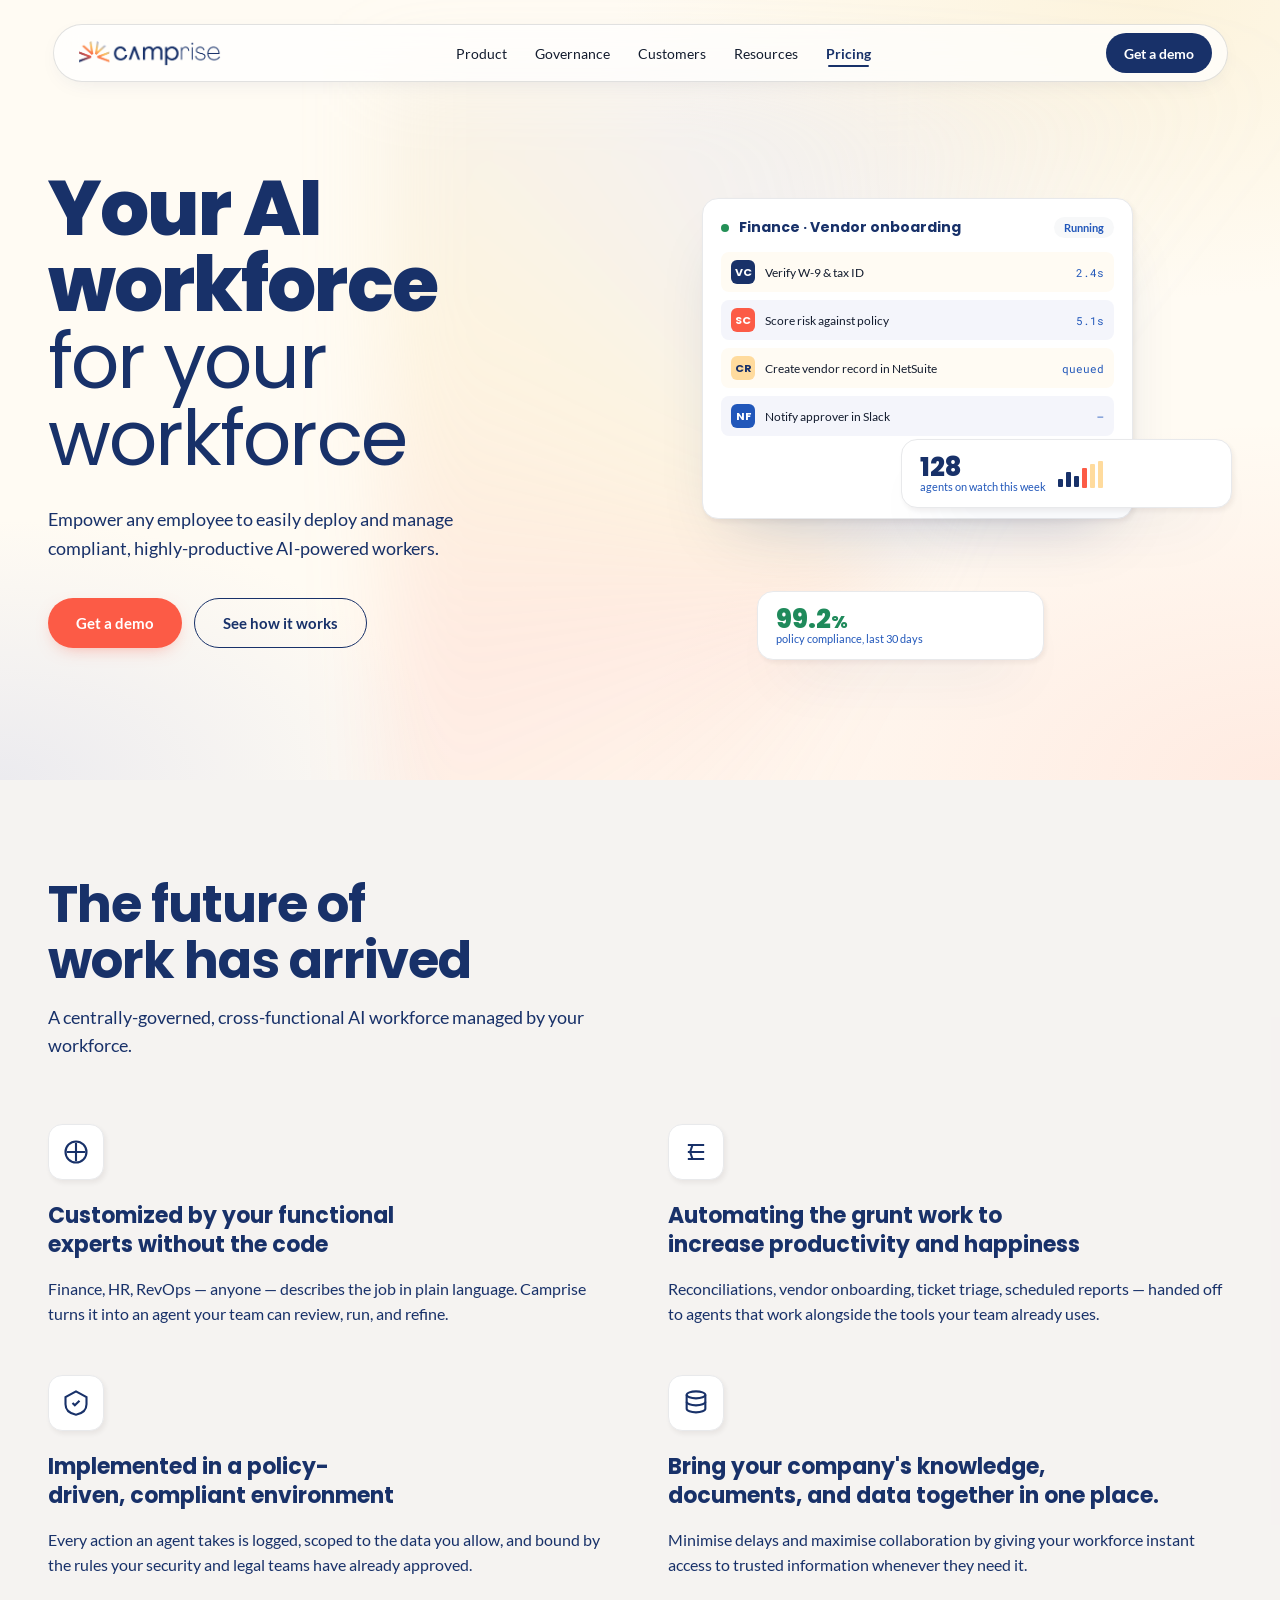
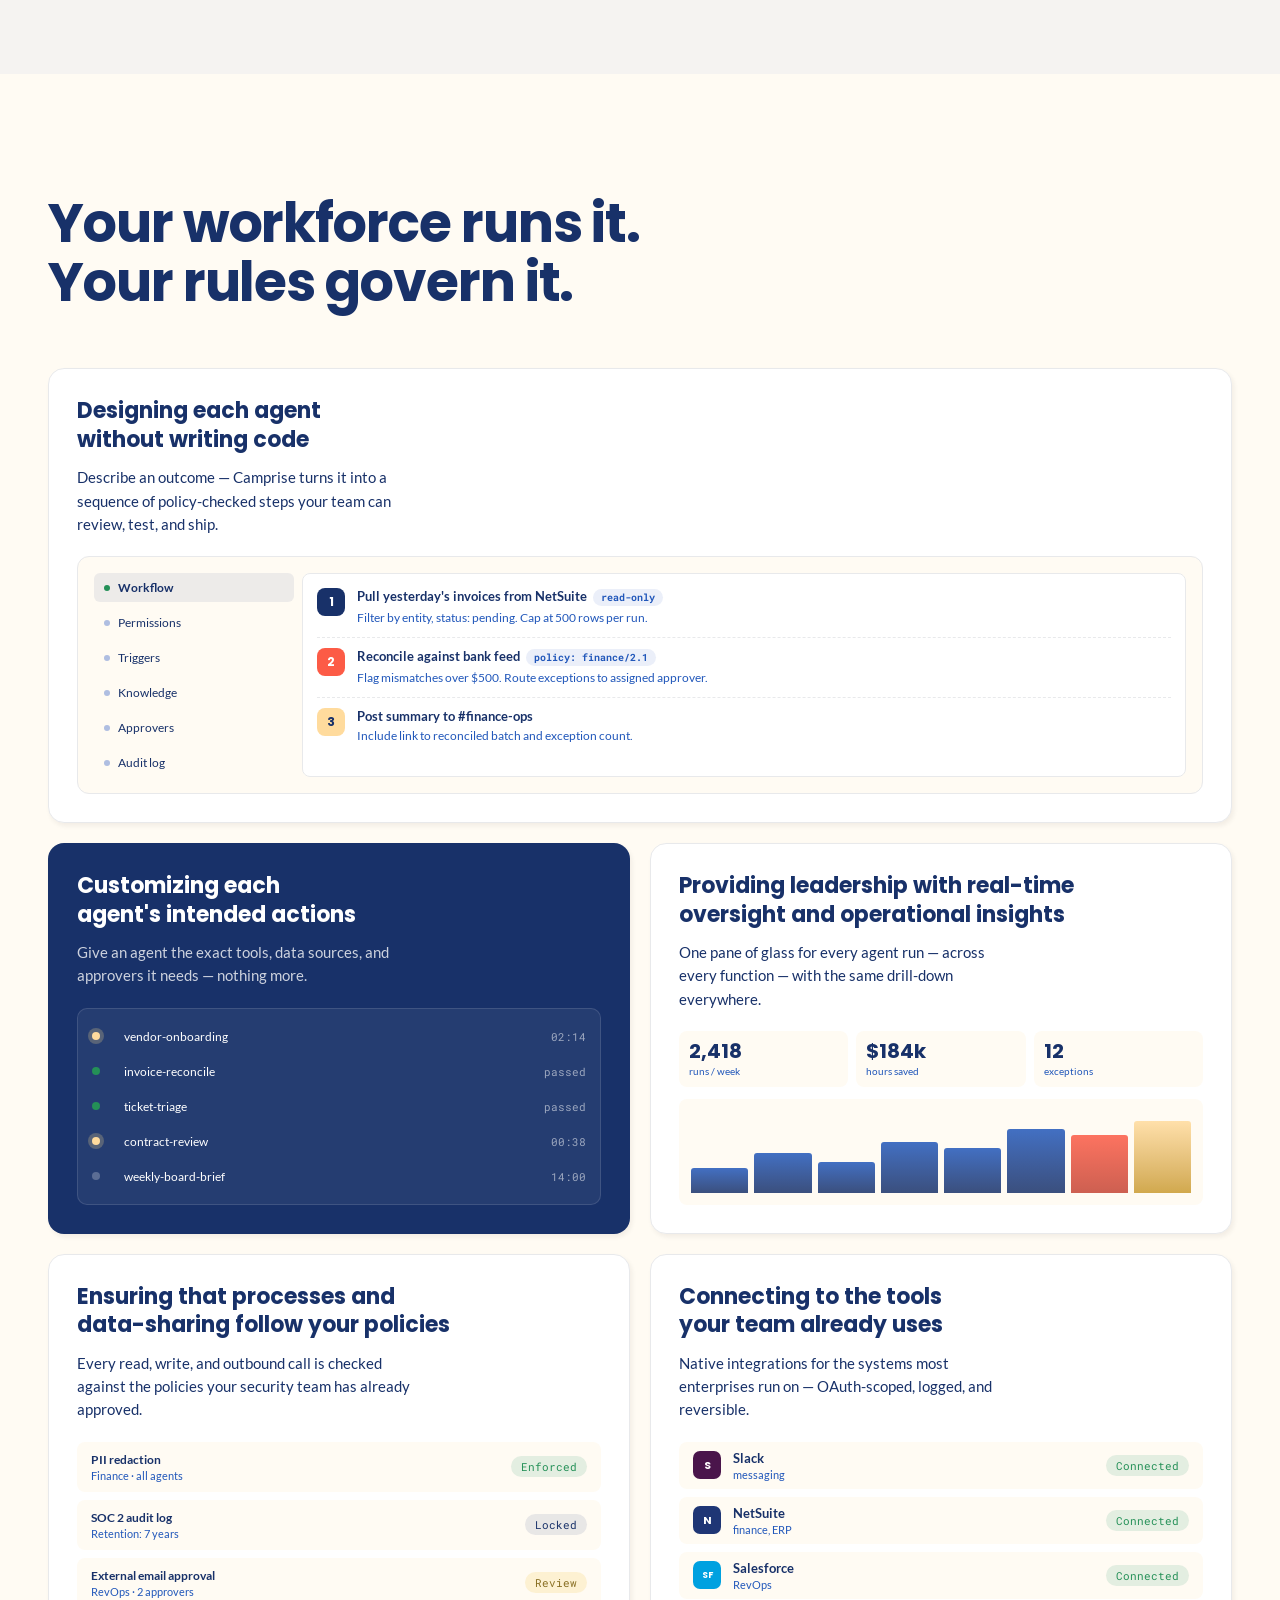
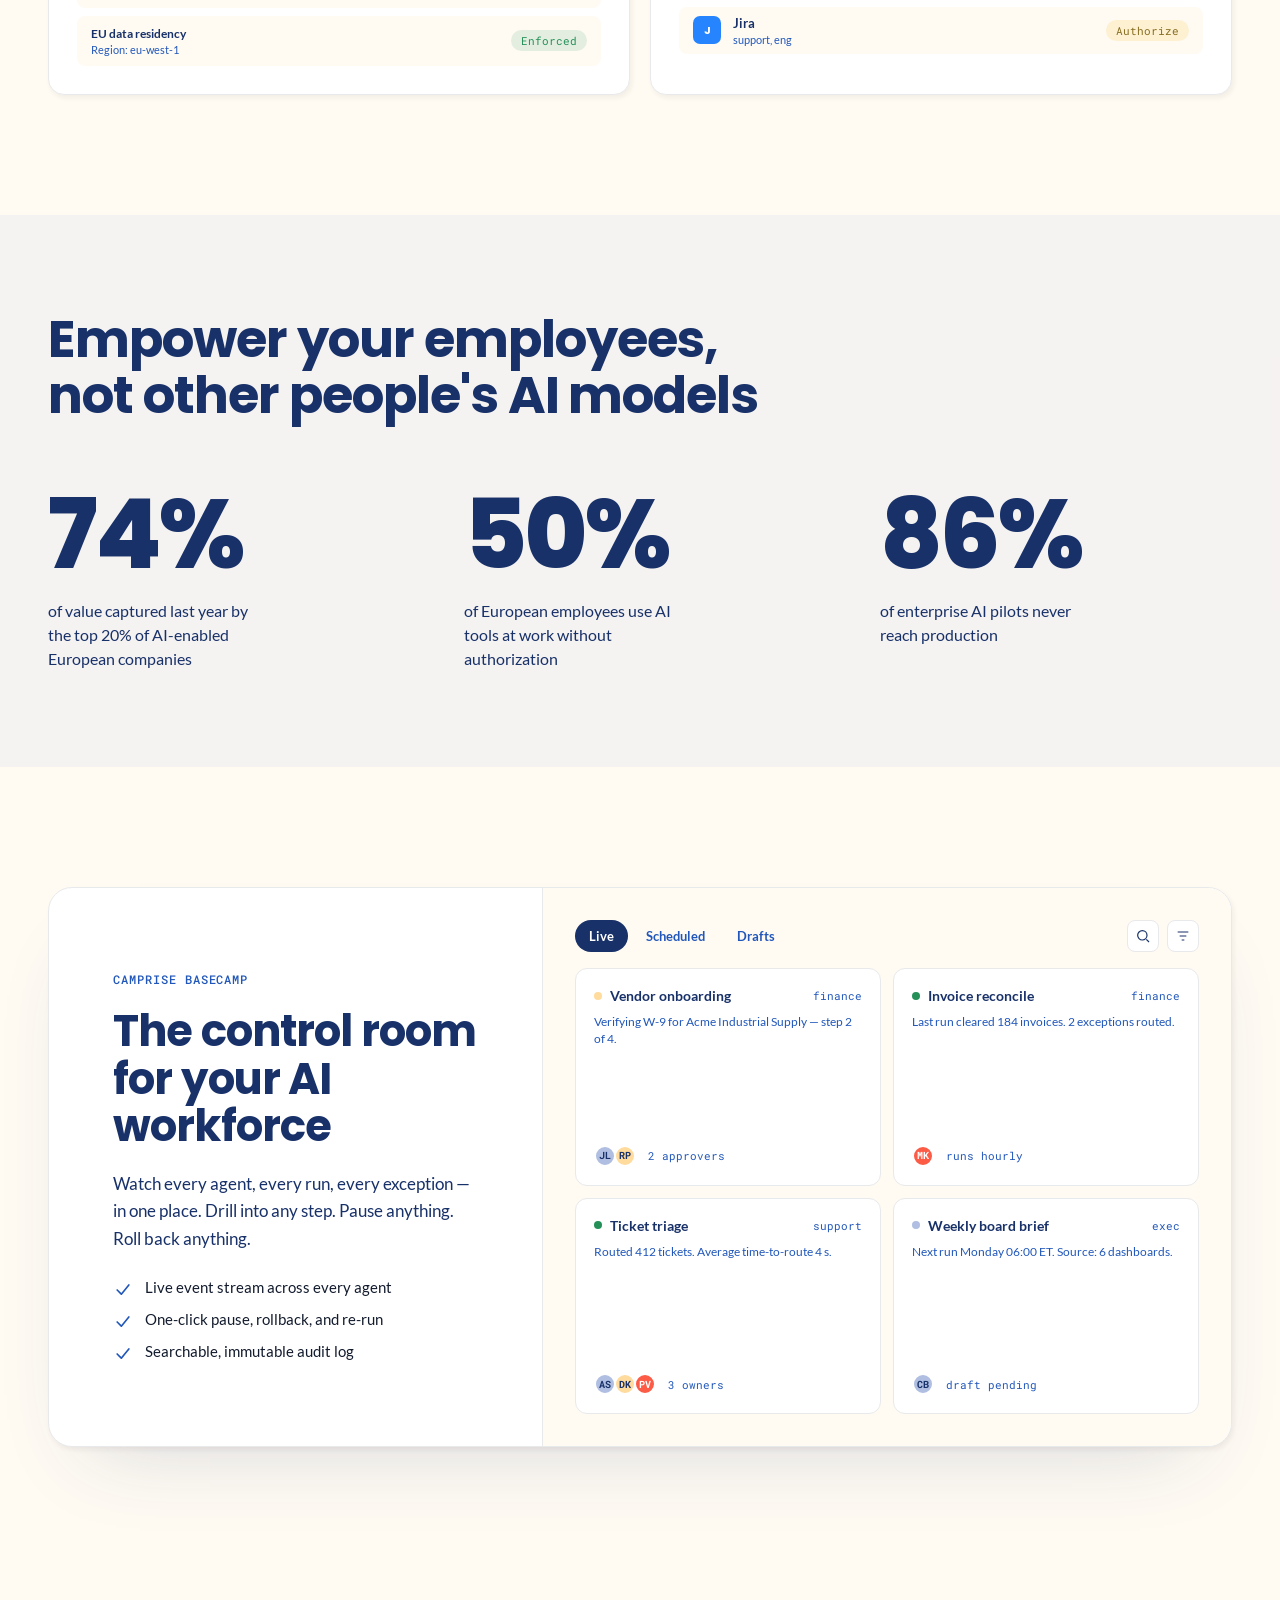
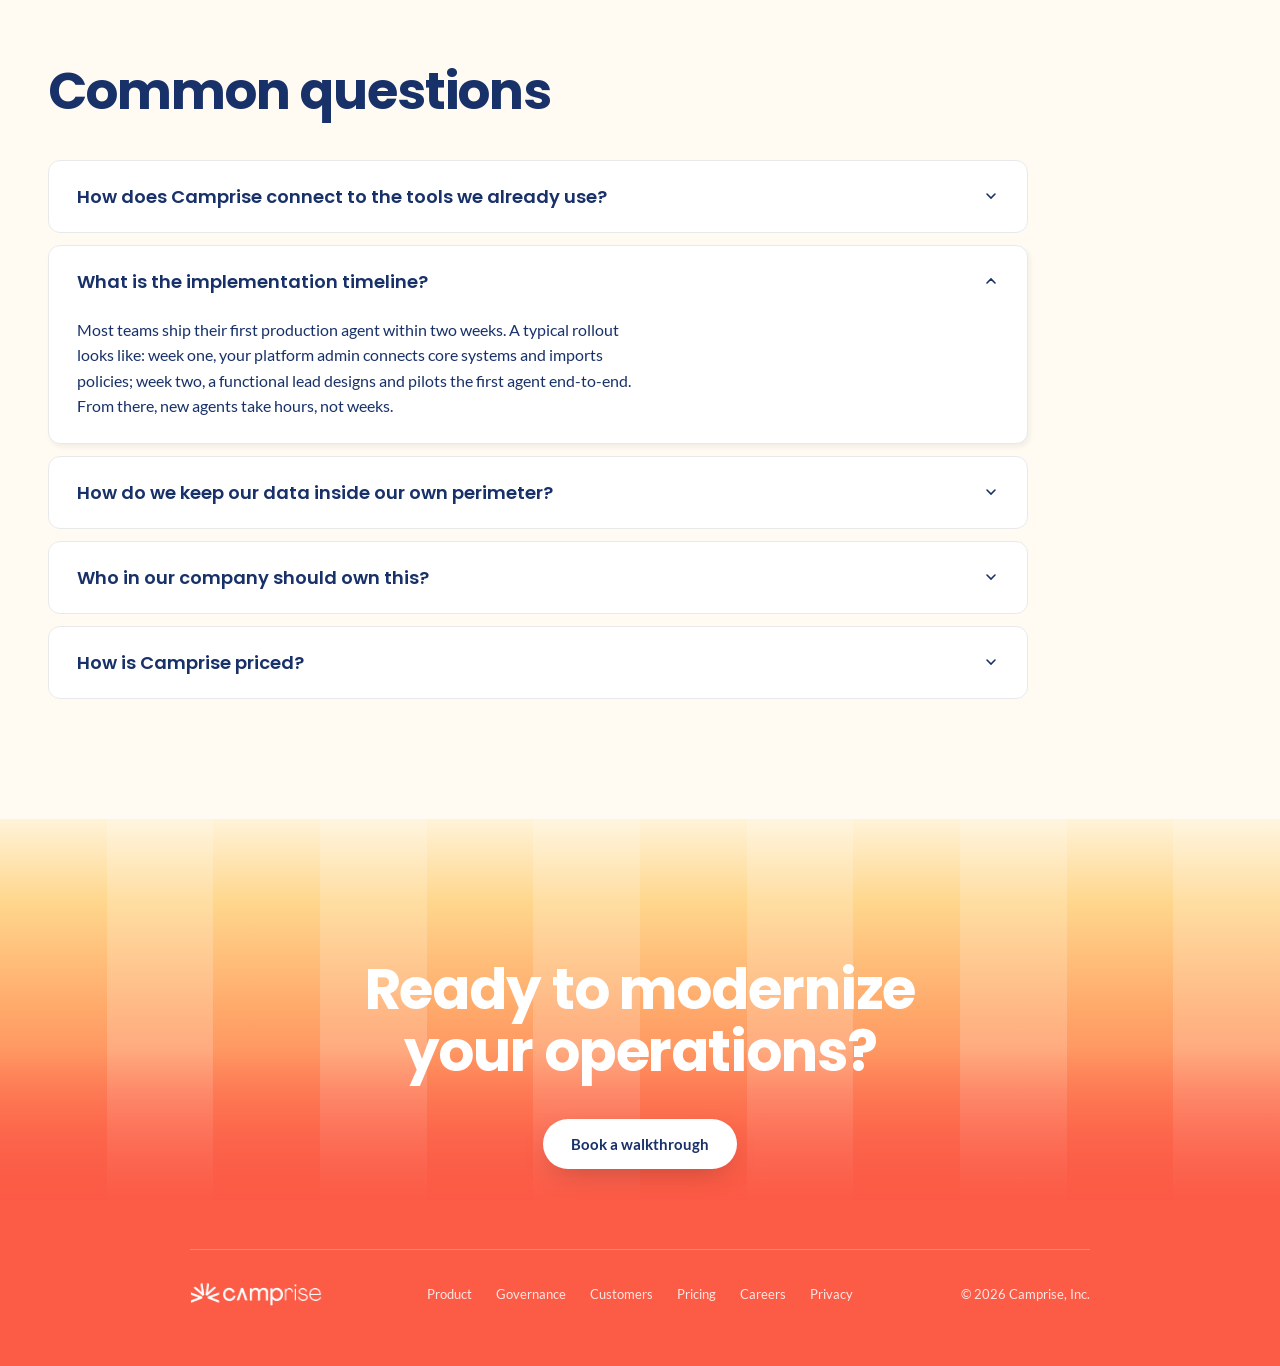
==== commit d69cbf26: "Add a fourth feature card to the "future of work" section New card: "Bring your company's knowledge," ====
--- a/Homepage.html
+++ b/Homepage.html
@@ -38,6 +38,7 @@
   .reveal.is-visible { opacity: 1; transform: none; filter: blur(0); }
   .three-col .feature:nth-child(2) { --reveal-delay: .1s; }
   .three-col .feature:nth-child(3) { --reveal-delay: .2s; }
+  .three-col .feature:nth-child(4) { --reveal-delay: .3s; }
   .bento .card:nth-child(2) { --reveal-delay: .08s; }
   .bento .card:nth-child(3) { --reveal-delay: .16s; }
   .bento .card:nth-child(4) { --reveal-delay: .24s; }
@@ -369,8 +370,8 @@
     max-width: 560px;
   }
   .three-col {
-    display: grid; grid-template-columns: repeat(3, 1fr);
-    gap: 48px;
+    display: grid; grid-template-columns: repeat(2, 1fr);
+    gap: 48px 56px;
   }
   @media (max-width: 880px) { .three-col { grid-template-columns: 1fr; gap: 36px; } }
 
@@ -947,6 +948,13 @@
         </div>
         <h3>Implemented in a policy-driven, compliant environment</h3>
         <p>Every action an agent takes is logged, scoped to the data you allow, and bound by the rules your security and legal teams have already approved.</p>
+      </div>
+      <div class="feature reveal">
+        <div class="feature-icon">
+          <svg viewBox="0 0 24 24"><ellipse cx="12" cy="5" rx="8" ry="3"/><path d="M4 5v6c0 1.7 3.6 3 8 3s8-1.3 8-3V5"/><path d="M4 11v6c0 1.7 3.6 3 8 3s8-1.3 8-3v-6"/></svg>
+        </div>
+        <h3>Bring your company's knowledge, documents, and data together in one place.</h3>
+        <p>Minimise delays and maximise collaboration by giving your workforce instant access to trusted information whenever they need it.</p>
       </div>
     </div>
   </div>
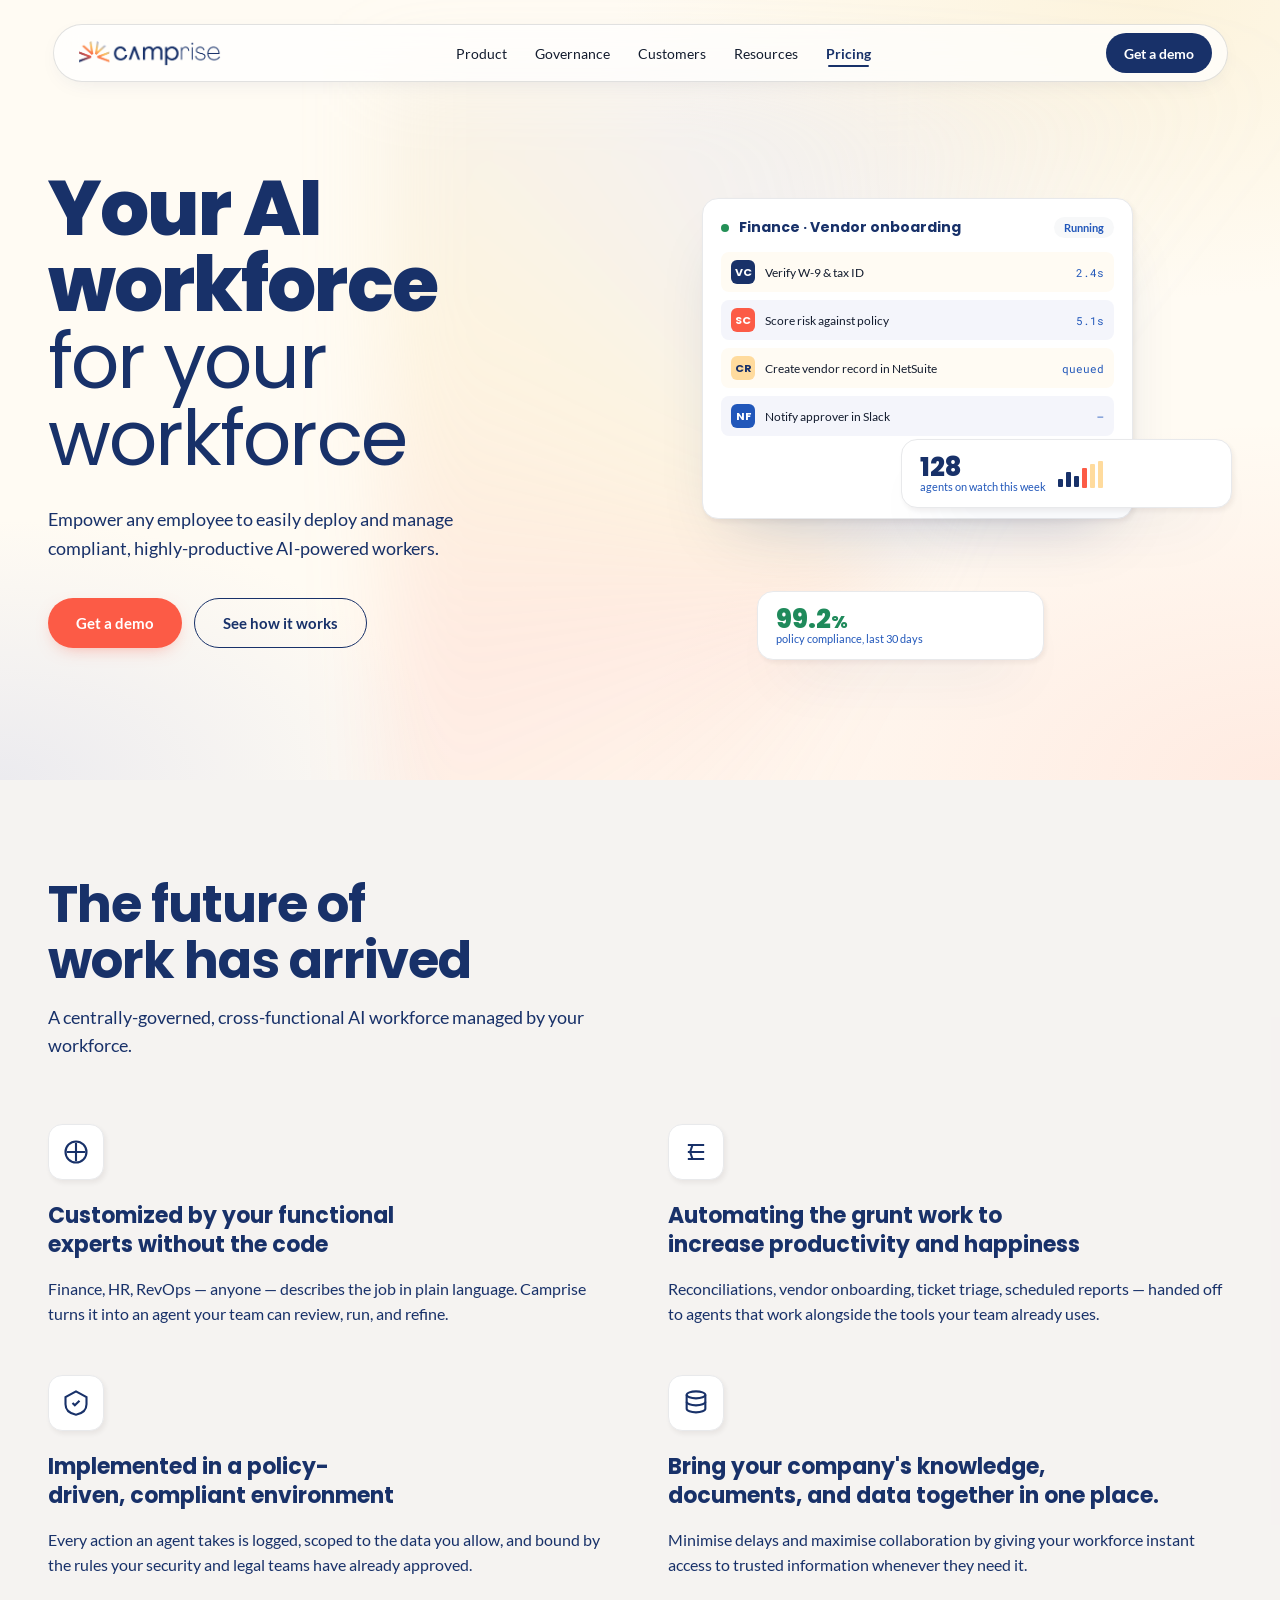
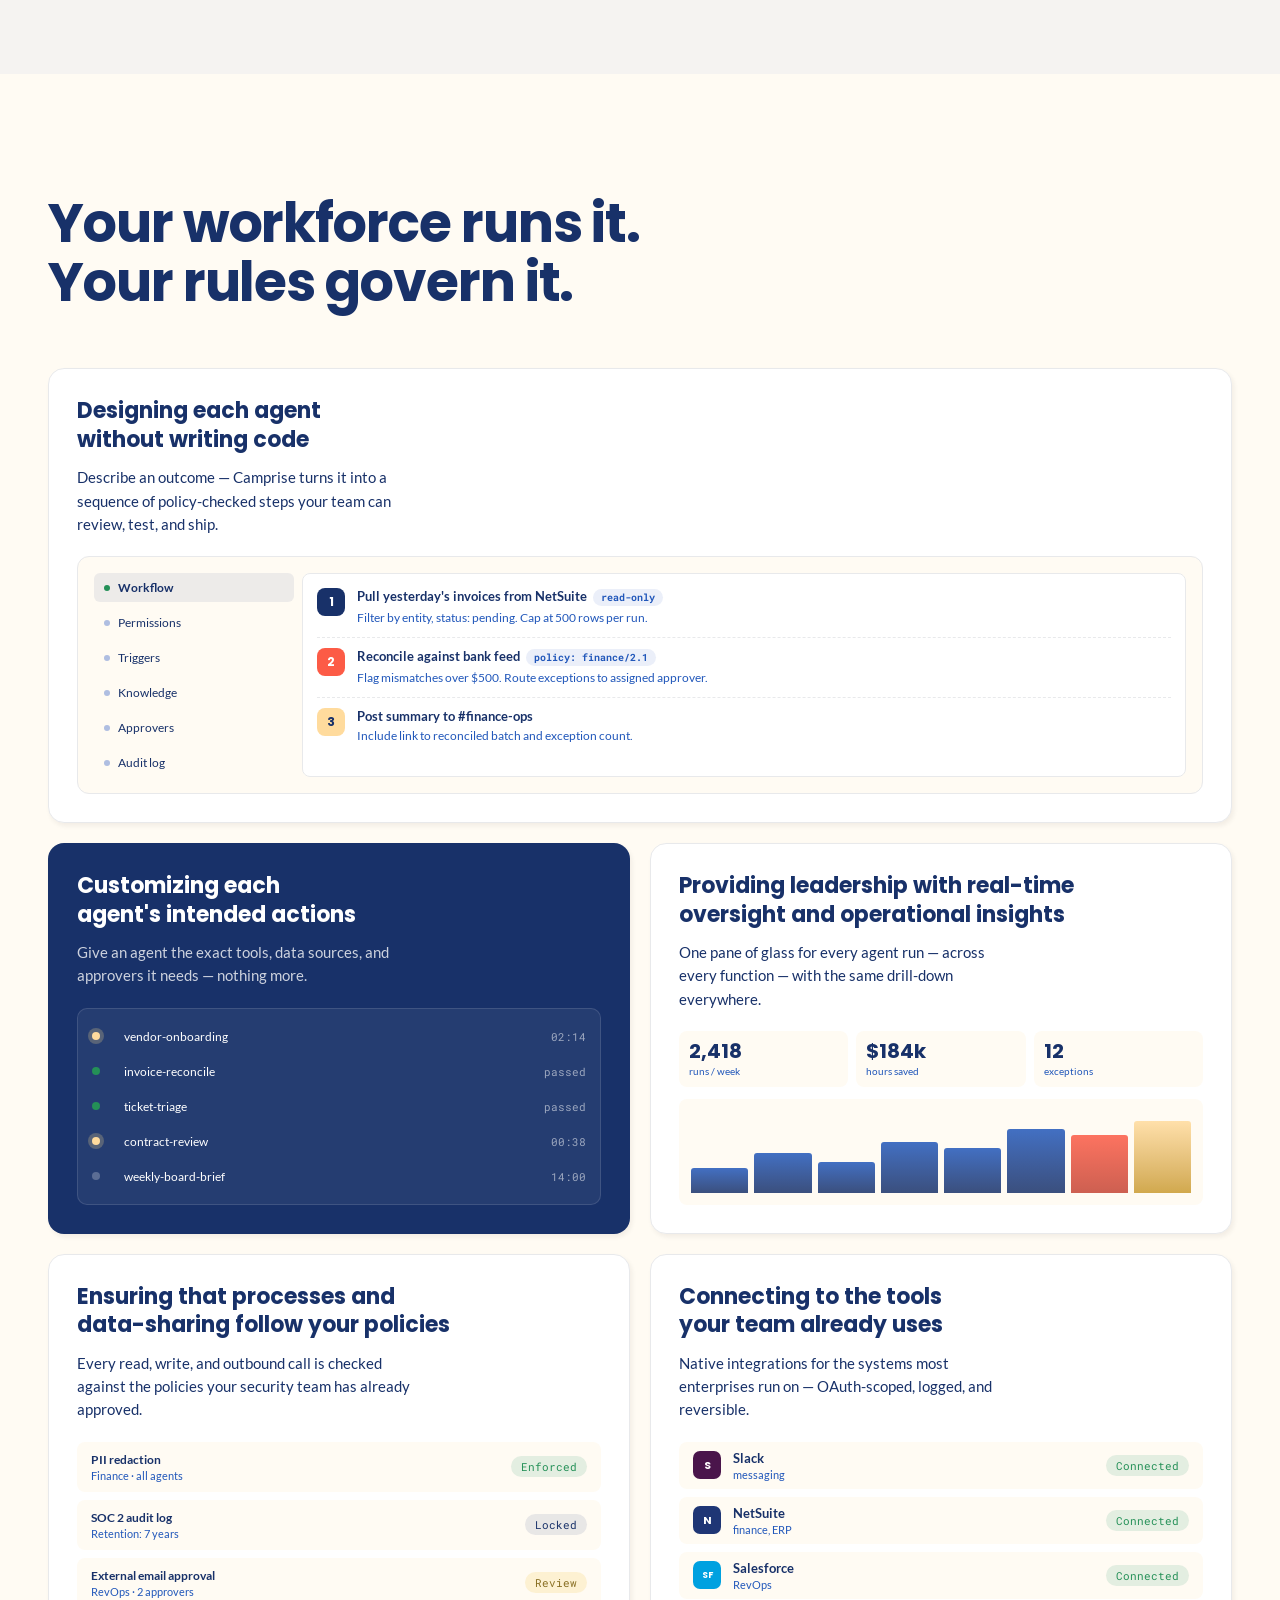
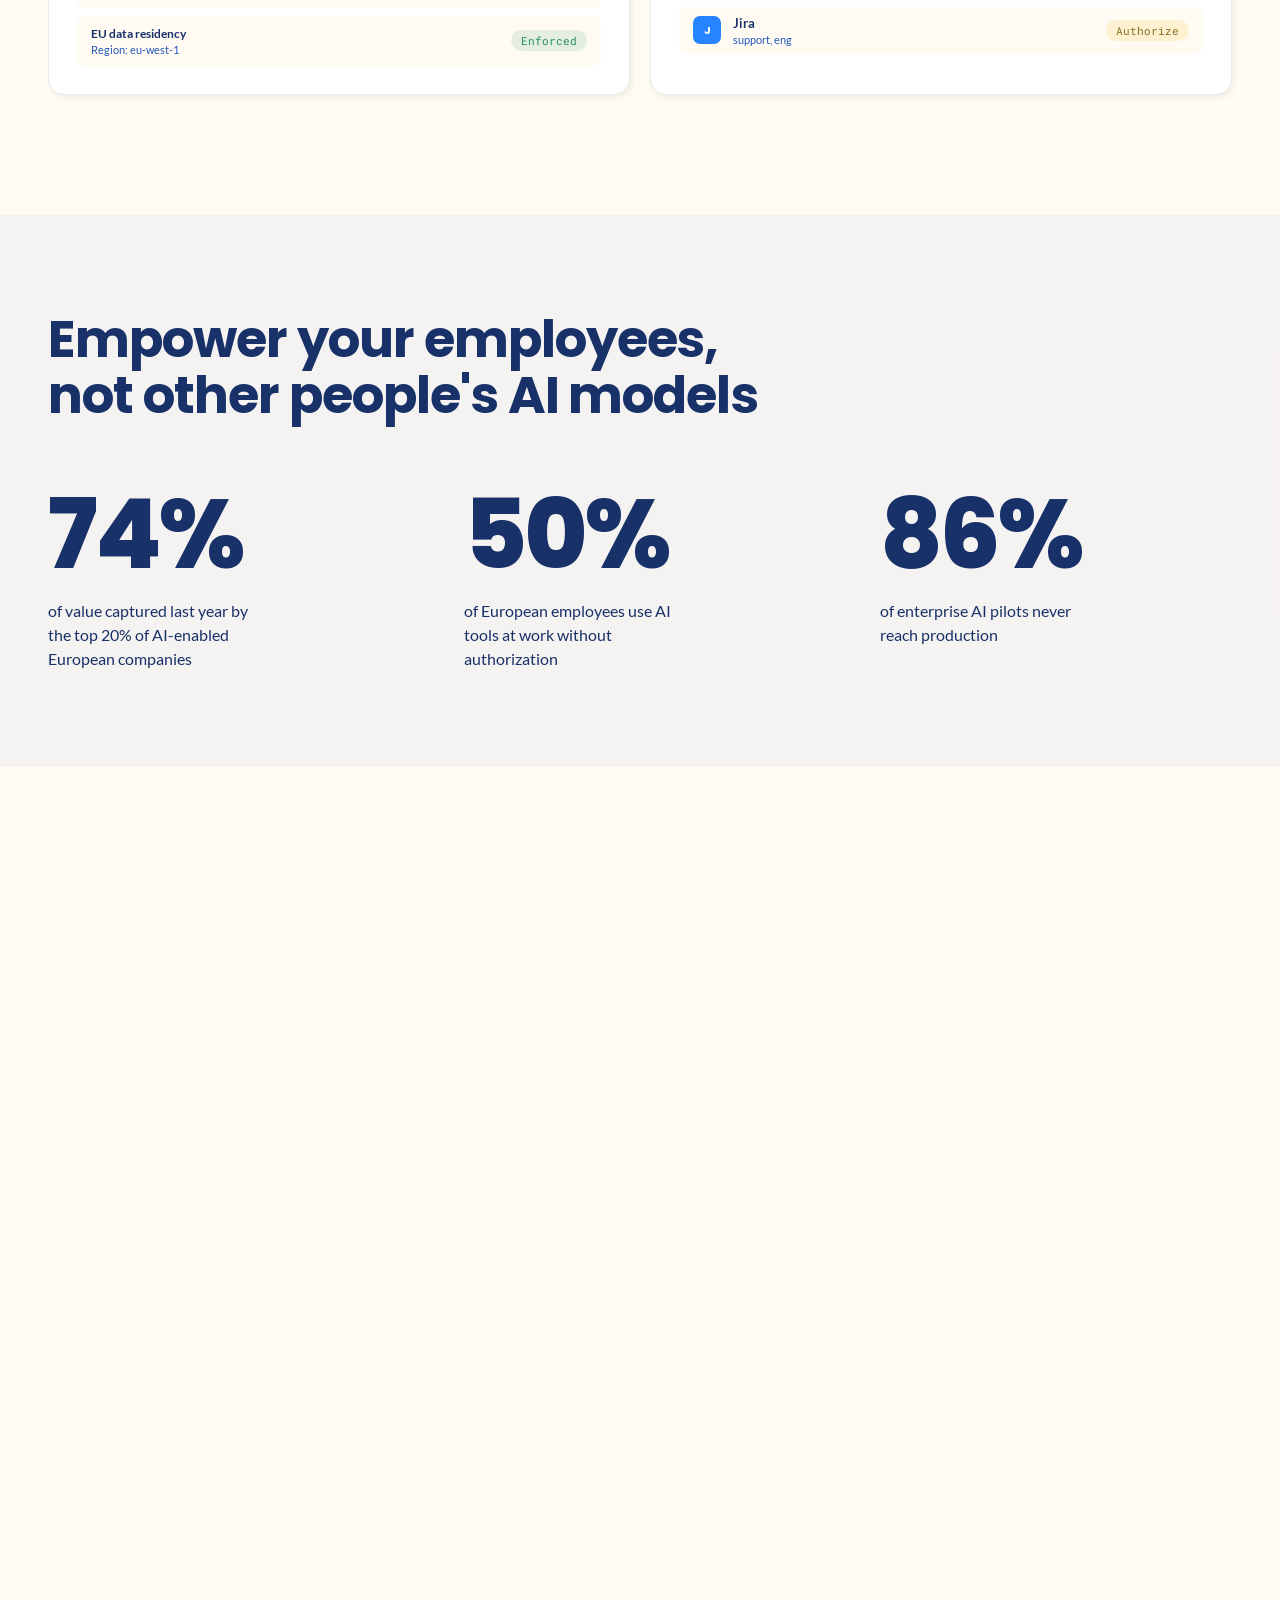
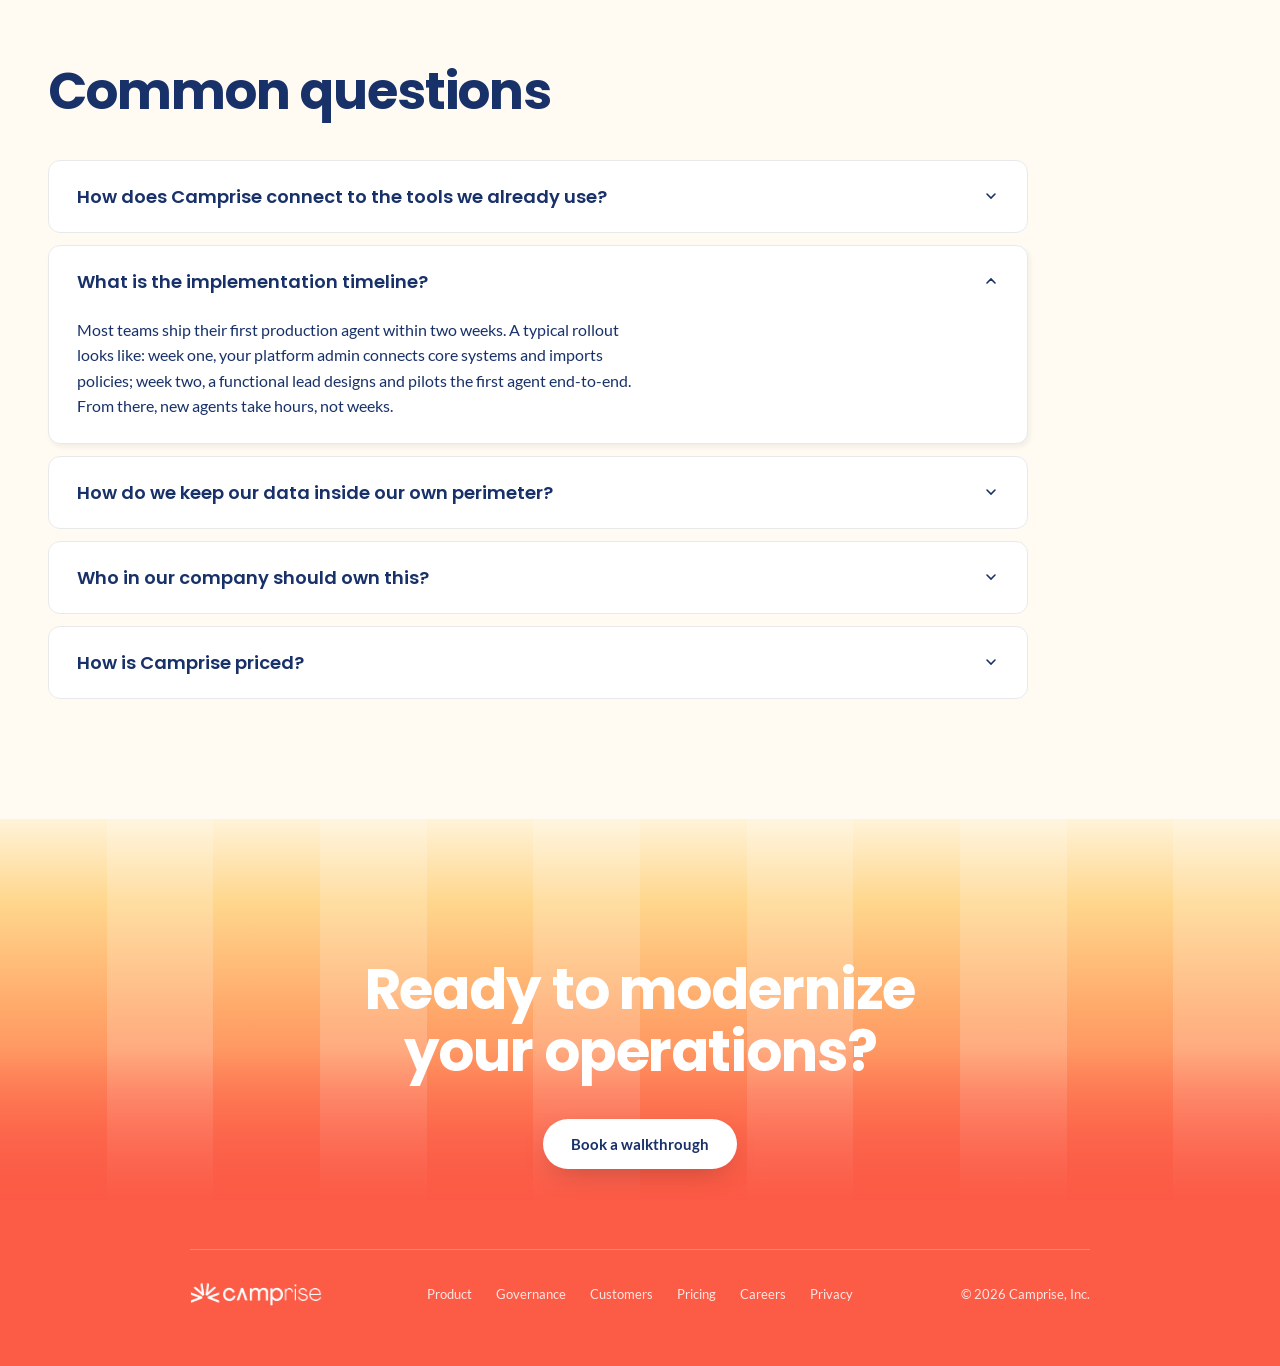
==== commit e849612e: "Fix: scroll animations could leave most of the page invisible My previous commit (500c3ad) made cont" ====
--- a/Homepage.html
+++ b/Homepage.html
@@ -30,12 +30,20 @@
   @keyframes cp-grow-y { from { transform: scaleY(0); } to { transform: scaleY(1); } }
   @keyframes cp-grow-x { from { transform: scaleX(0); } to { transform: scaleX(1); } }
 
-  .reveal {
+  /* Reveal-on-scroll is progressive enhancement ONLY. Content is visible by
+     default; the hidden start state is applied solely when the inline script in
+     <head> has confirmed animation is safe (it adds .cp-anim to <html>). Never
+     gate content visibility on JS alone — if the observer never fires, the page
+     must still read normally. */
+  .cp-anim .reveal {
     opacity: 0; transform: translateY(18px); filter: blur(4px);
     transition: opacity .6s var(--cp-ease), transform .6s var(--cp-ease), filter .6s var(--cp-ease);
     transition-delay: var(--reveal-delay, 0s);
   }
-  .reveal.is-visible { opacity: 1; transform: none; filter: blur(0); }
+  .cp-anim .reveal.is-visible { opacity: 1; transform: none; filter: blur(0); }
+  @media print {
+    .reveal, .cp-anim .reveal { opacity: 1 !important; transform: none !important; filter: none !important; }
+  }
   .three-col .feature:nth-child(2) { --reveal-delay: .1s; }
   .three-col .feature:nth-child(3) { --reveal-delay: .2s; }
   .three-col .feature:nth-child(4) { --reveal-delay: .3s; }
@@ -57,7 +65,8 @@
       transition-duration: 0.001ms !important;
       scroll-behavior: auto !important;
     }
-    .reveal { opacity: 1; transform: none; filter: blur(0); }
+    .reveal, .cp-anim .reveal { opacity: 1 !important; transform: none !important; filter: blur(0) !important; }
+    .dash-chart span, .card.is-visible .dash-chart span { transform: scaleY(1) !important; }
   }
 
   /* ---------- nav ---------- */
@@ -544,10 +553,13 @@
     border-radius: 3px 3px 0 0;
     background: linear-gradient(180deg, var(--cp-sky), var(--cp-night));
     opacity: 0.85;
-    transform-origin: bottom; transform: scaleY(0);
+    transform-origin: bottom;
     transition: transform .5s var(--cp-ease);
   }
-  .card.is-visible .dash-chart span { transform: scaleY(1); }
+  /* Bars only start collapsed when animation is confirmed safe, so they never
+     stay invisible if the reveal observer never runs. */
+  .cp-anim .dash-chart span { transform: scaleY(0); }
+  .cp-anim .card.is-visible .dash-chart span { transform: scaleY(1); }
   .dash-chart span:nth-child(1){height:30%; transition-delay: .05s;}
   .dash-chart span:nth-child(2){height:48%; transition-delay: .1s;}
   .dash-chart span:nth-child(3){height:38%; transition-delay: .15s;}
@@ -849,6 +861,20 @@
   }
 
 </style>
+<script>
+// Opt in to scroll-reveal animation ONLY when it can actually finish, so content
+// is never left invisible. Runs before <body> paints to avoid a flash.
+(function () {
+  try {
+    var reduced = window.matchMedia && window.matchMedia('(prefers-reduced-motion: reduce)').matches;
+    // document.hidden => IntersectionObserver callbacks are throttled/paused by
+    // the browser, so the reveal would never fire and content would stay blank.
+    if ('IntersectionObserver' in window && !reduced && !document.hidden) {
+      document.documentElement.className += ' cp-anim';
+    }
+  } catch (e) { /* leave content visible */ }
+})();
+</script>
 </head>
 <body>
 
@@ -1289,21 +1315,52 @@
 })();
 
 // Fade/slide/blur elements in as they scroll into view.
+// Content is visible by default (see .cp-anim in the stylesheet); this only adds
+// the animation. Every failure path falls back to showing everything.
 (function () {
   var reveals = Array.prototype.slice.call(document.querySelectorAll('.reveal'));
   if (!reveals.length) return;
-  if (!('IntersectionObserver' in window)) {
+
+  function revealAll() {
     reveals.forEach(function (el) { el.classList.add('is-visible'); });
-    return;
-  }
-  var revealObserver = new IntersectionObserver(function (entries, obs) {
-    entries.forEach(function (entry) {
-      if (!entry.isIntersecting) return;
-      entry.target.classList.add('is-visible');
-      obs.unobserve(entry.target);
+  }
+
+  try {
+    if (!('IntersectionObserver' in window)) { revealAll(); return; }
+
+    // Anything already at or above the fold is revealed synchronously right
+    // now, so above-the-fold content never waits on an observer callback.
+    var pending = reveals.filter(function (el) {
+      var top = el.getBoundingClientRect().top;
+      if (top < (window.innerHeight || 0)) { el.classList.add('is-visible'); return false; }
+      return true;
     });
-  }, { threshold: 0.15, rootMargin: '0px 0px -8% 0px' });
-  reveals.forEach(function (el) { revealObserver.observe(el); });
+
+    var revealObserver = new IntersectionObserver(function (entries, obs) {
+      entries.forEach(function (entry) {
+        if (!entry.isIntersecting) return;
+        entry.target.classList.add('is-visible');
+        obs.unobserve(entry.target);
+      });
+    }, { threshold: 0.15, rootMargin: '0px 0px -8% 0px' });
+    pending.forEach(function (el) { revealObserver.observe(el); });
+
+    // If the tab gets backgrounded the observer is paused, so reveal everything
+    // rather than risk leaving content invisible when the user returns.
+    document.addEventListener('visibilitychange', function () {
+      if (document.hidden) revealAll();
+    });
+    // Backstop for a wedged observer: on the first scroll, sweep anything that
+    // is now in view but still hidden.
+    window.addEventListener('scroll', function () {
+      pending.forEach(function (el) {
+        if (el.classList.contains('is-visible')) return;
+        if (el.getBoundingClientRect().top < (window.innerHeight || 0)) el.classList.add('is-visible');
+      });
+    }, { passive: true });
+  } catch (e) {
+    revealAll();
+  }
 })();
 
 // Smoothly animate the FAQ accordion's open/close height instead of the
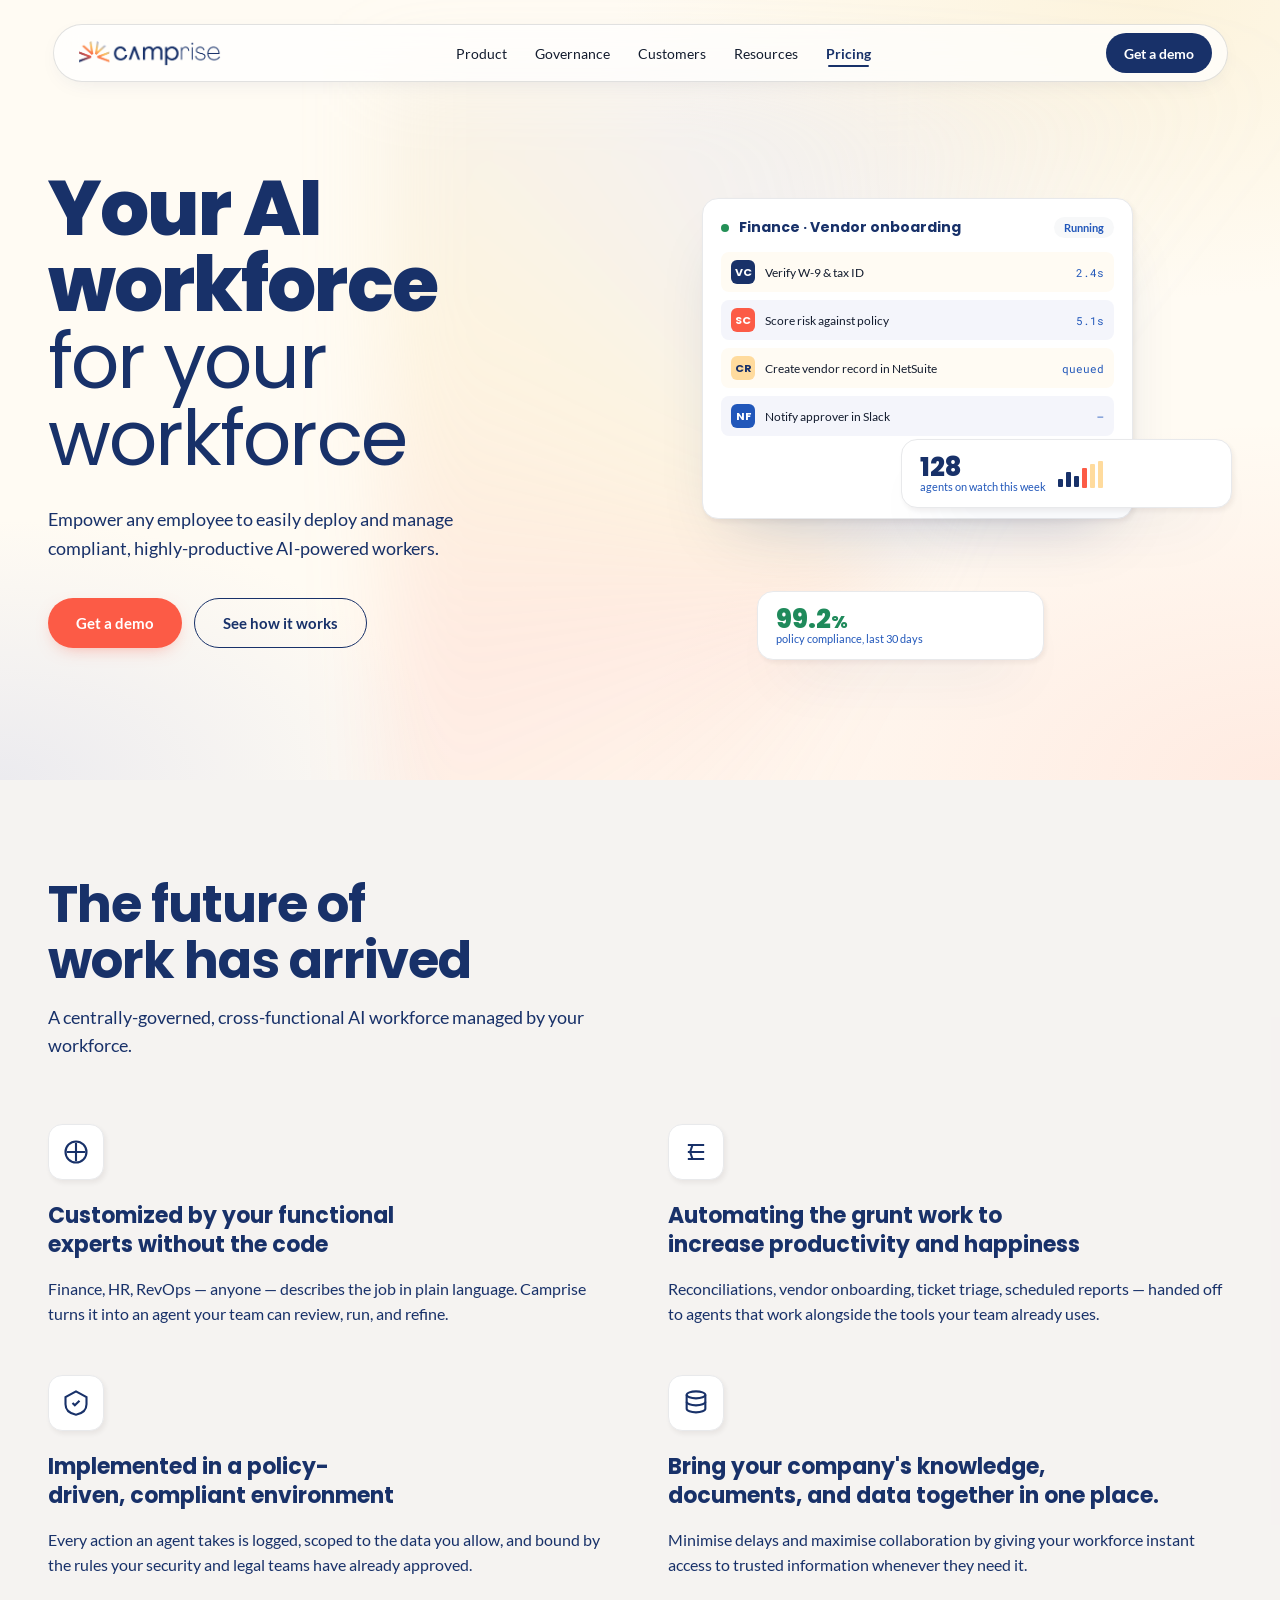
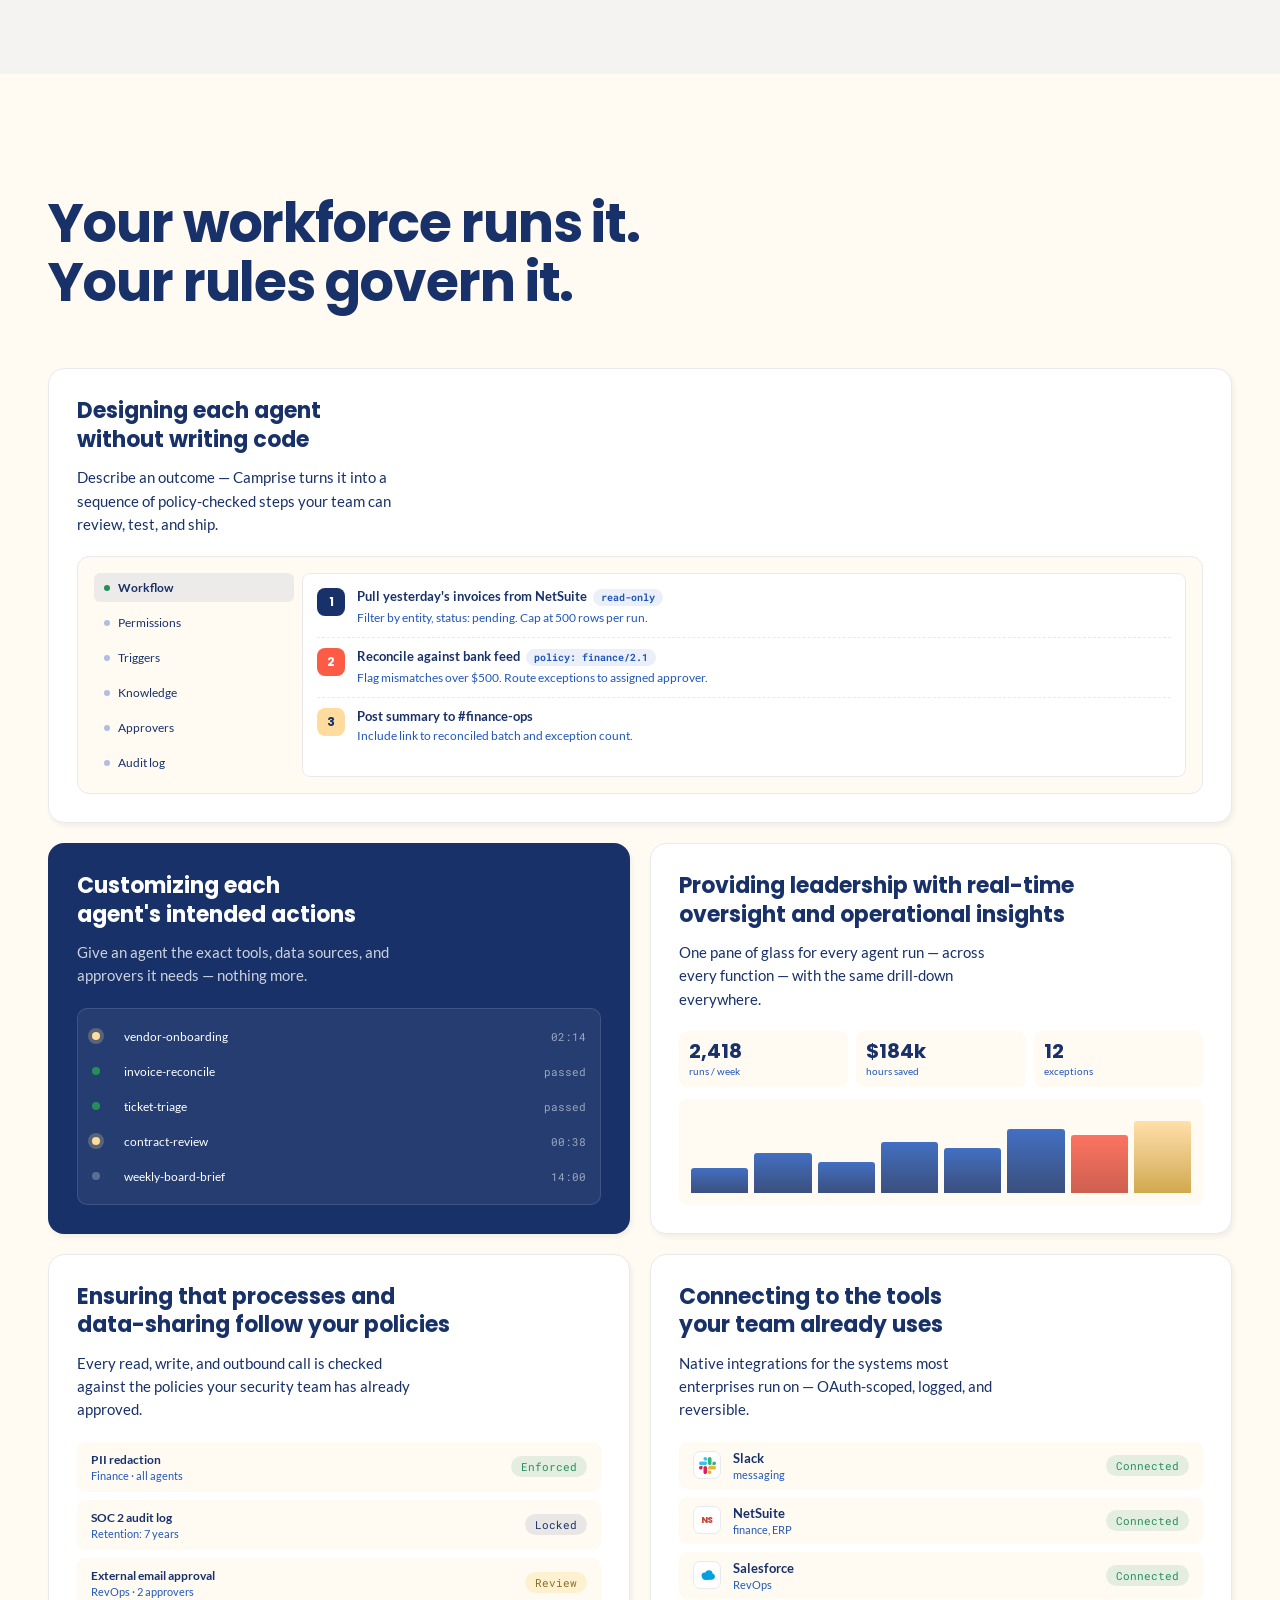
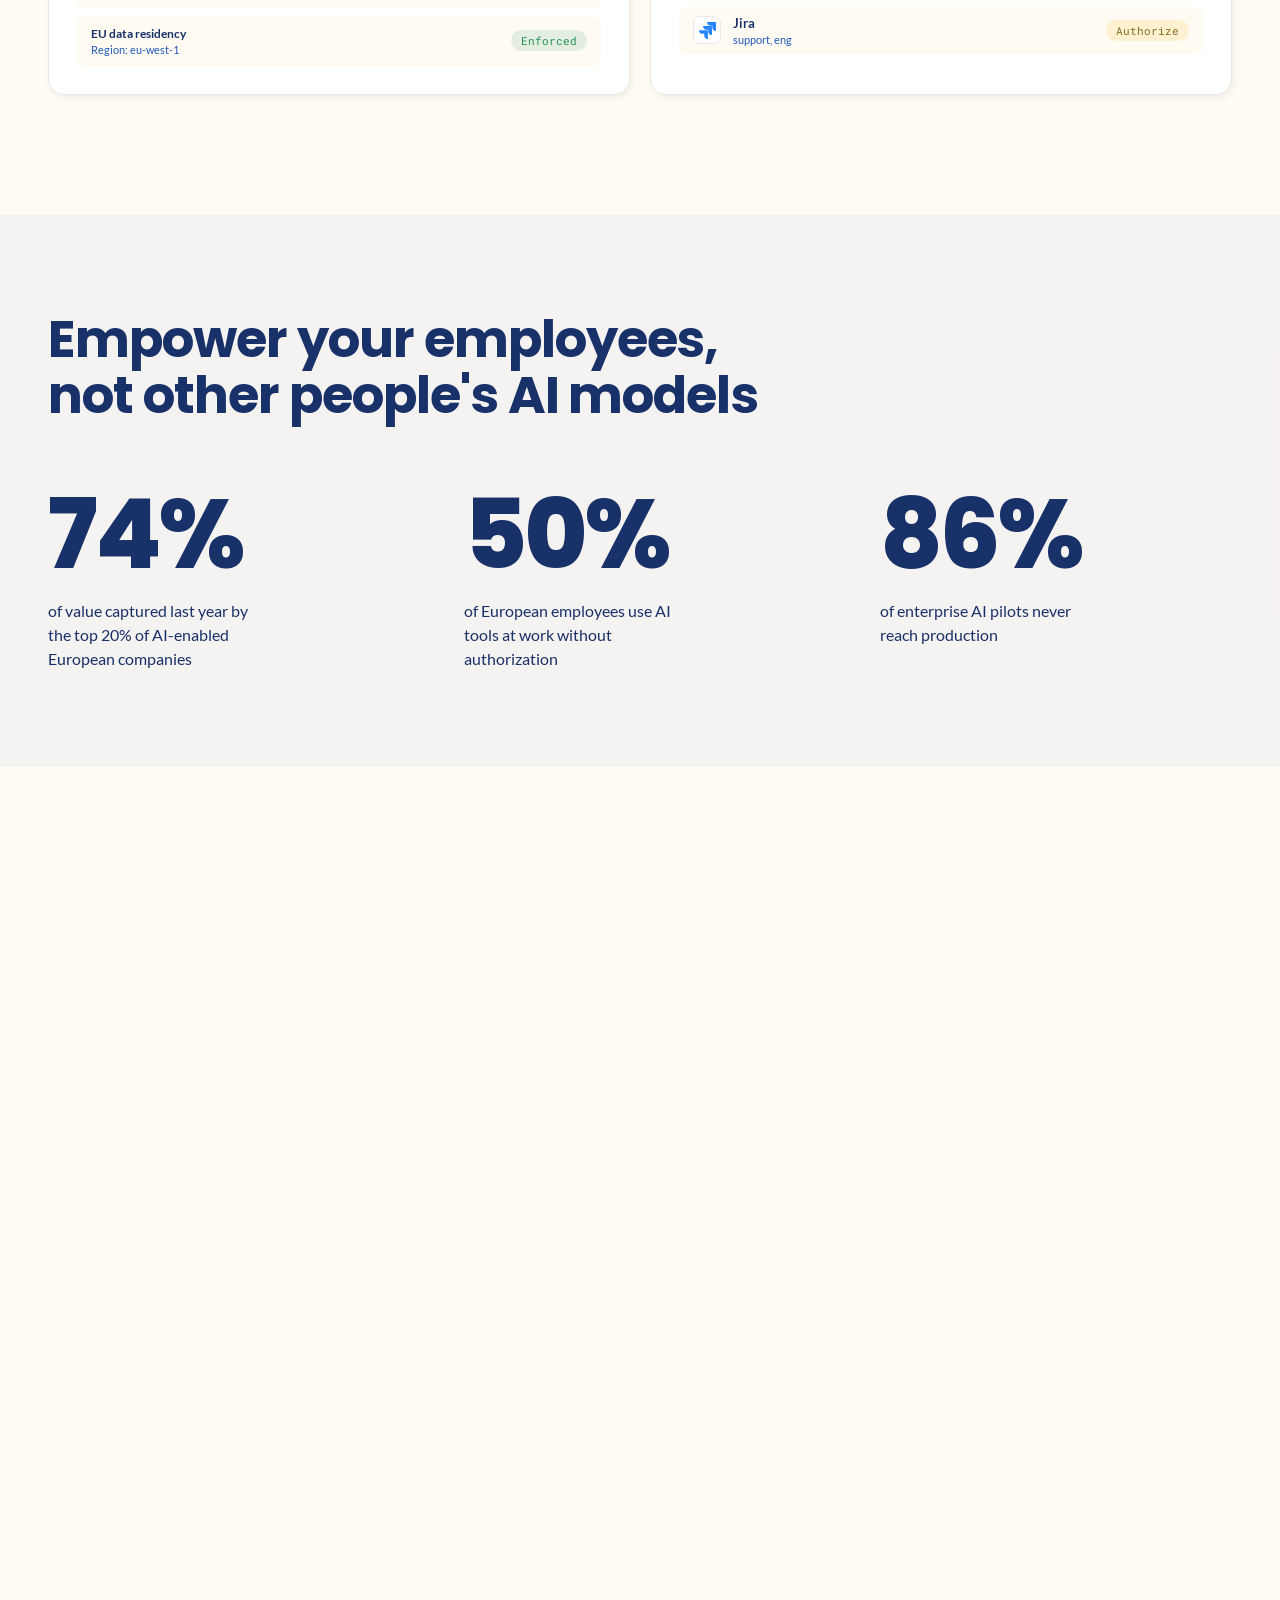
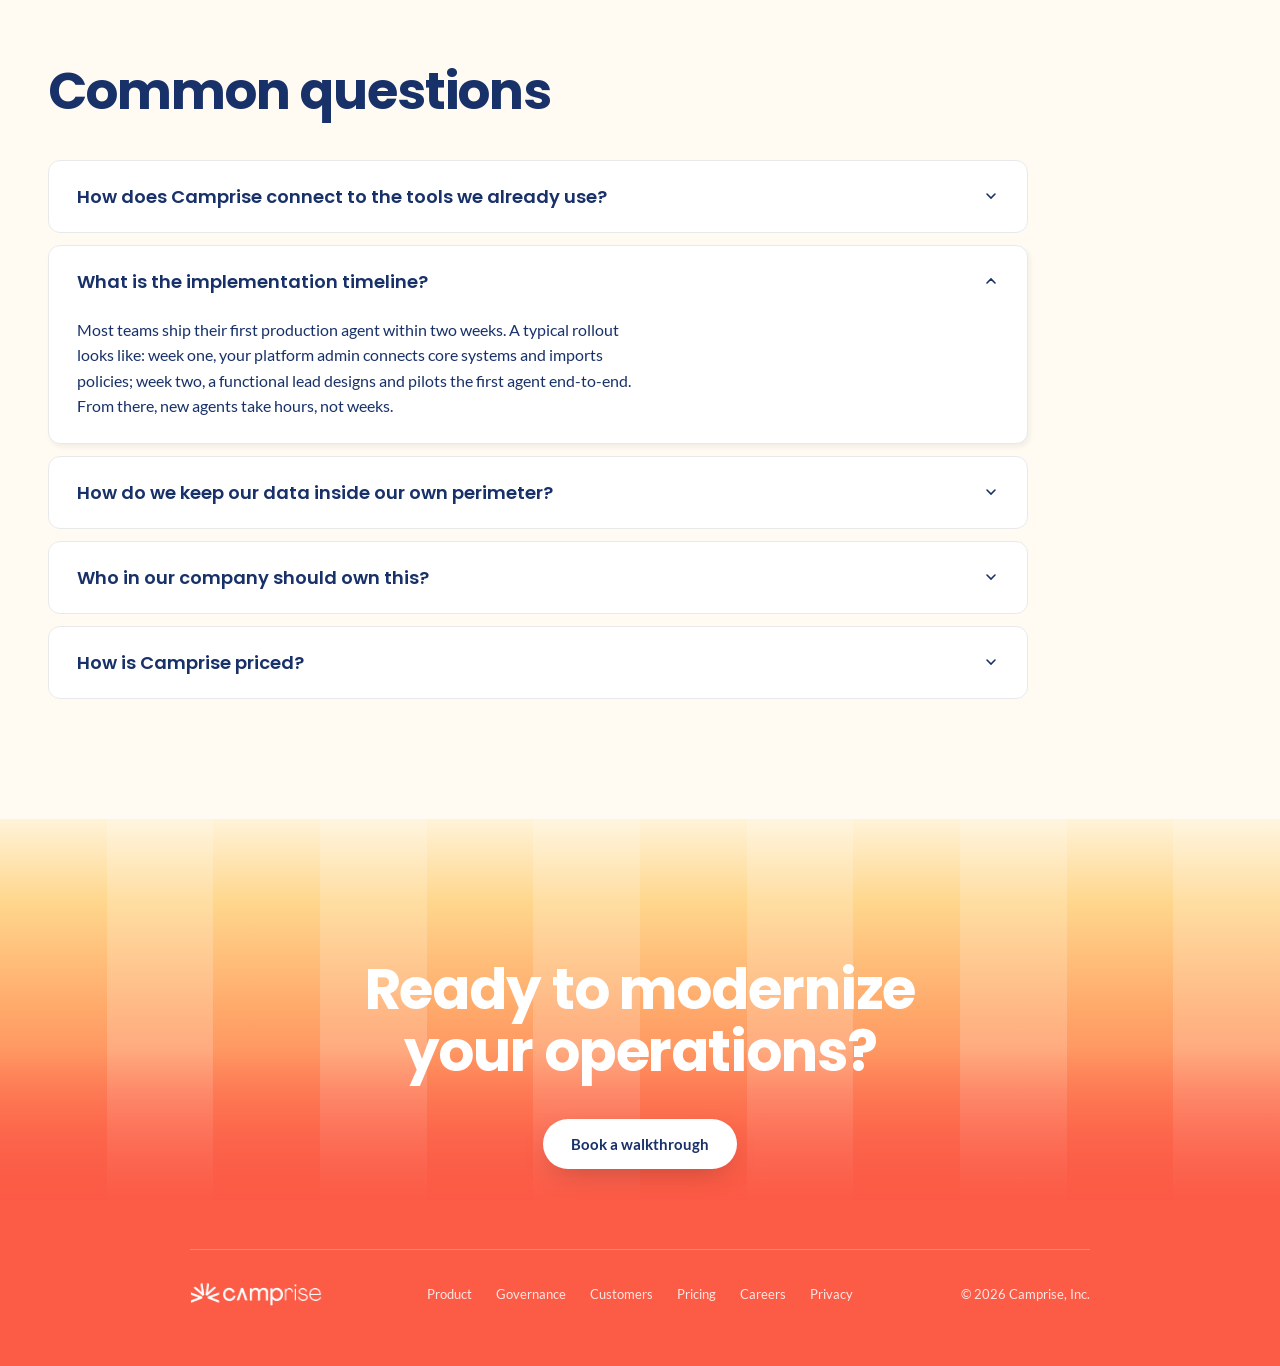
==== commit 66037963: "Use vendor brand marks in the integrations list Replace the coloured letter chips (S / N / SF / J) w" ====
--- a/Homepage.html
+++ b/Homepage.html
@@ -603,16 +603,22 @@
     font-size: 13px; color: var(--cp-night); font-weight: 600;
   }
   .int-app small { display: block; font-weight: 400; color: var(--cp-fg-3); font-size: 11px; margin-top: 2px; }
+  /* Vendor logos sit on a neutral tile so each brand keeps its own colours. */
   .int-logo {
     width: 28px; height: 28px; border-radius: 7px;
     display: grid; place-items: center;
-    font-family: var(--cp-font-display); font-weight: 700; font-size: 11px;
-    color: #fff; flex-shrink: 0;
-  }
-  .int-logo.s { background: #4A154B; }
-  .int-logo.n { background: #1F3675; }
-  .int-logo.sf { background: #00A1E0; font-size: 9px; }
-  .int-logo.j { background: #2684FF; }
+    background: #fff;
+    border: 1px solid var(--cp-mist);
+    flex-shrink: 0;
+    overflow: hidden;
+  }
+  .int-logo svg { width: 17px; height: 17px; display: block; }
+  .int-logo .int-wordmark {
+    font-family: var(--cp-font-display);
+    font-weight: 800; font-size: 8.5px; letter-spacing: -0.02em;
+    color: #C74634; /* Oracle brand red */
+    line-height: 1;
+  }
   .int-conn {
     font-family: var(--cp-font-mono); font-size: 11px;
     padding: 3px 10px; border-radius: 9999px;
@@ -1092,19 +1098,19 @@
         <p>Native integrations for the systems most enterprises run on — OAuth-scoped, logged, and reversible.</p>
         <div class="art-int">
           <div class="int-row">
-            <div class="int-app"><span class="int-logo s">S</span><div><div>Slack</div><small>messaging</small></div></div>
+            <div class="int-app"><span class="int-logo" aria-hidden="true"><svg viewBox="0 0 122.8 122.8" xmlns="http://www.w3.org/2000/svg"><path d="M25.8 77.6c0 7.1-5.8 12.9-12.9 12.9S0 84.7 0 77.6s5.8-12.9 12.9-12.9h12.9v12.9zm6.5 0c0-7.1 5.8-12.9 12.9-12.9s12.9 5.8 12.9 12.9v32.3c0 7.1-5.8 12.9-12.9 12.9s-12.9-5.8-12.9-12.9V77.6z" fill="#E01E5A"/><path d="M45.2 25.8c-7.1 0-12.9-5.8-12.9-12.9S38.1 0 45.2 0s12.9 5.8 12.9 12.9v12.9H45.2zm0 6.5c7.1 0 12.9 5.8 12.9 12.9s-5.8 12.9-12.9 12.9H12.9C5.8 58.1 0 52.3 0 45.2s5.8-12.9 12.9-12.9h32.3z" fill="#36C5F0"/><path d="M97 45.2c0-7.1 5.8-12.9 12.9-12.9s12.9 5.8 12.9 12.9-5.8 12.9-12.9 12.9H97V45.2zm-6.5 0c0 7.1-5.8 12.9-12.9 12.9s-12.9-5.8-12.9-12.9V12.9C64.7 5.8 70.5 0 77.6 0s12.9 5.8 12.9 12.9v32.3z" fill="#2EB67D"/><path d="M77.6 97c7.1 0 12.9 5.8 12.9 12.9s-5.8 12.9-12.9 12.9-12.9-5.8-12.9-12.9V97h12.9zm0-6.5c-7.1 0-12.9-5.8-12.9-12.9s5.8-12.9 12.9-12.9h32.3c7.1 0 12.9 5.8 12.9 12.9s-5.8 12.9-12.9 12.9H77.6z" fill="#ECB22E"/></svg></span><div><div>Slack</div><small>messaging</small></div></div>
             <div class="int-conn ok">Connected</div>
           </div>
           <div class="int-row">
-            <div class="int-app"><span class="int-logo n">N</span><div><div>NetSuite</div><small>finance, ERP</small></div></div>
+            <div class="int-app"><span class="int-logo" aria-hidden="true"><span class="int-wordmark">NS</span></span><div><div>NetSuite</div><small>finance, ERP</small></div></div>
             <div class="int-conn ok">Connected</div>
           </div>
           <div class="int-row">
-            <div class="int-app"><span class="int-logo sf">SF</span><div><div>Salesforce</div><small>RevOps</small></div></div>
+            <div class="int-app"><span class="int-logo" aria-hidden="true"><svg viewBox="0 0 24 24" xmlns="http://www.w3.org/2000/svg"><g fill="#00A1E0"><circle cx="14" cy="9.8" r="5.2"/><circle cx="8" cy="12" r="4.4"/><circle cx="18.2" cy="13.4" r="4.2"/><circle cx="11" cy="13.8" r="4.6"/><rect x="4.8" y="12.4" width="15.2" height="5.6" rx="2.8"/></g></svg></span><div><div>Salesforce</div><small>RevOps</small></div></div>
             <div class="int-conn ok">Connected</div>
           </div>
           <div class="int-row">
-            <div class="int-app"><span class="int-logo j">J</span><div><div>Jira</div><small>support, eng</small></div></div>
+            <div class="int-app"><span class="int-logo" aria-hidden="true"><svg viewBox="0 0 24 24" xmlns="http://www.w3.org/2000/svg"><path fill="#2684FF" d="M11.571 11.513H0a5.218 5.218 0 0 0 5.232 5.215h2.13v2.057A5.215 5.215 0 0 0 12.575 24V12.518a1.005 1.005 0 0 0-1.005-1.005zm5.723-5.756H5.736a5.215 5.215 0 0 0 5.215 5.214h2.129v2.058a5.218 5.218 0 0 0 5.215 5.214V6.758a1.001 1.001 0 0 0-1.001-1.001zM23.013 0H11.455a5.215 5.215 0 0 0 5.215 5.215h2.129v2.057A5.215 5.215 0 0 0 24 12.483V1.005A1.001 1.001 0 0 0 23.013 0Z"/></svg></span><div><div>Jira</div><small>support, eng</small></div></div>
             <div class="int-conn pending">Authorize</div>
           </div>
         </div>
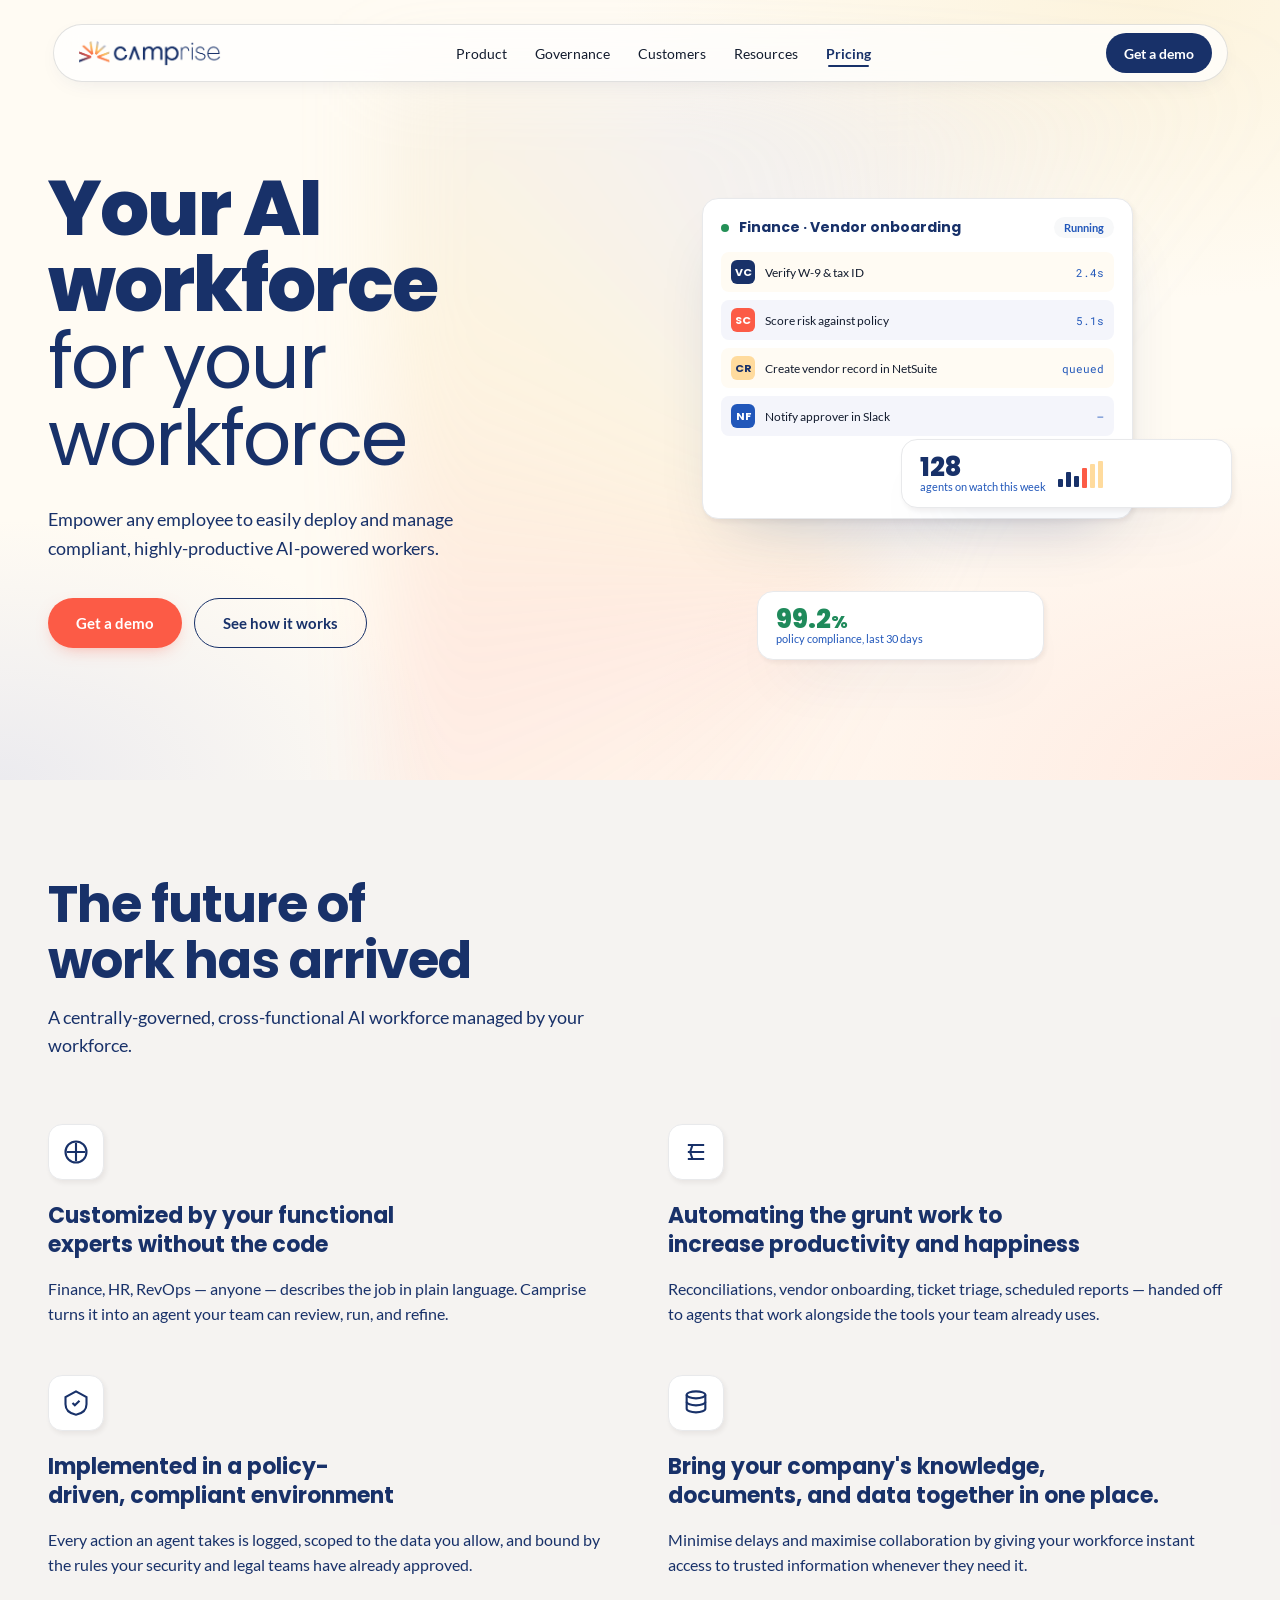
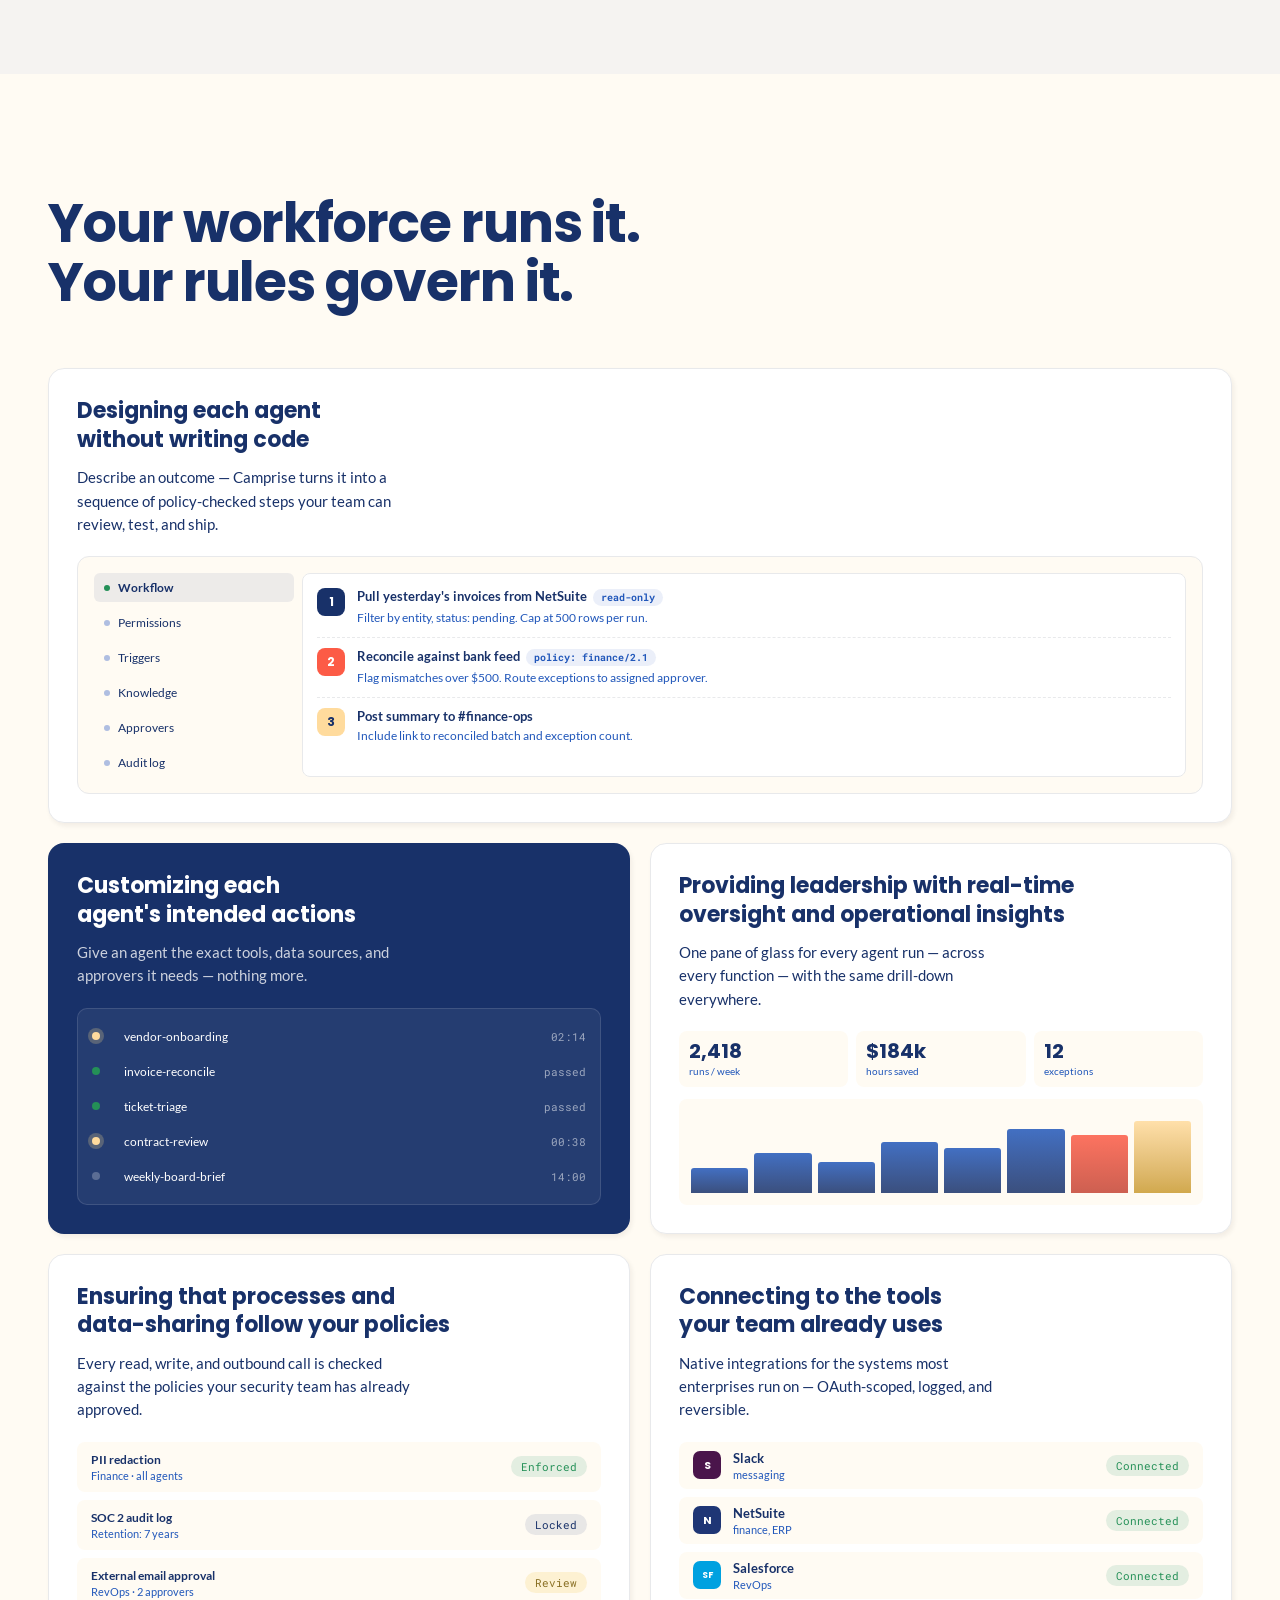
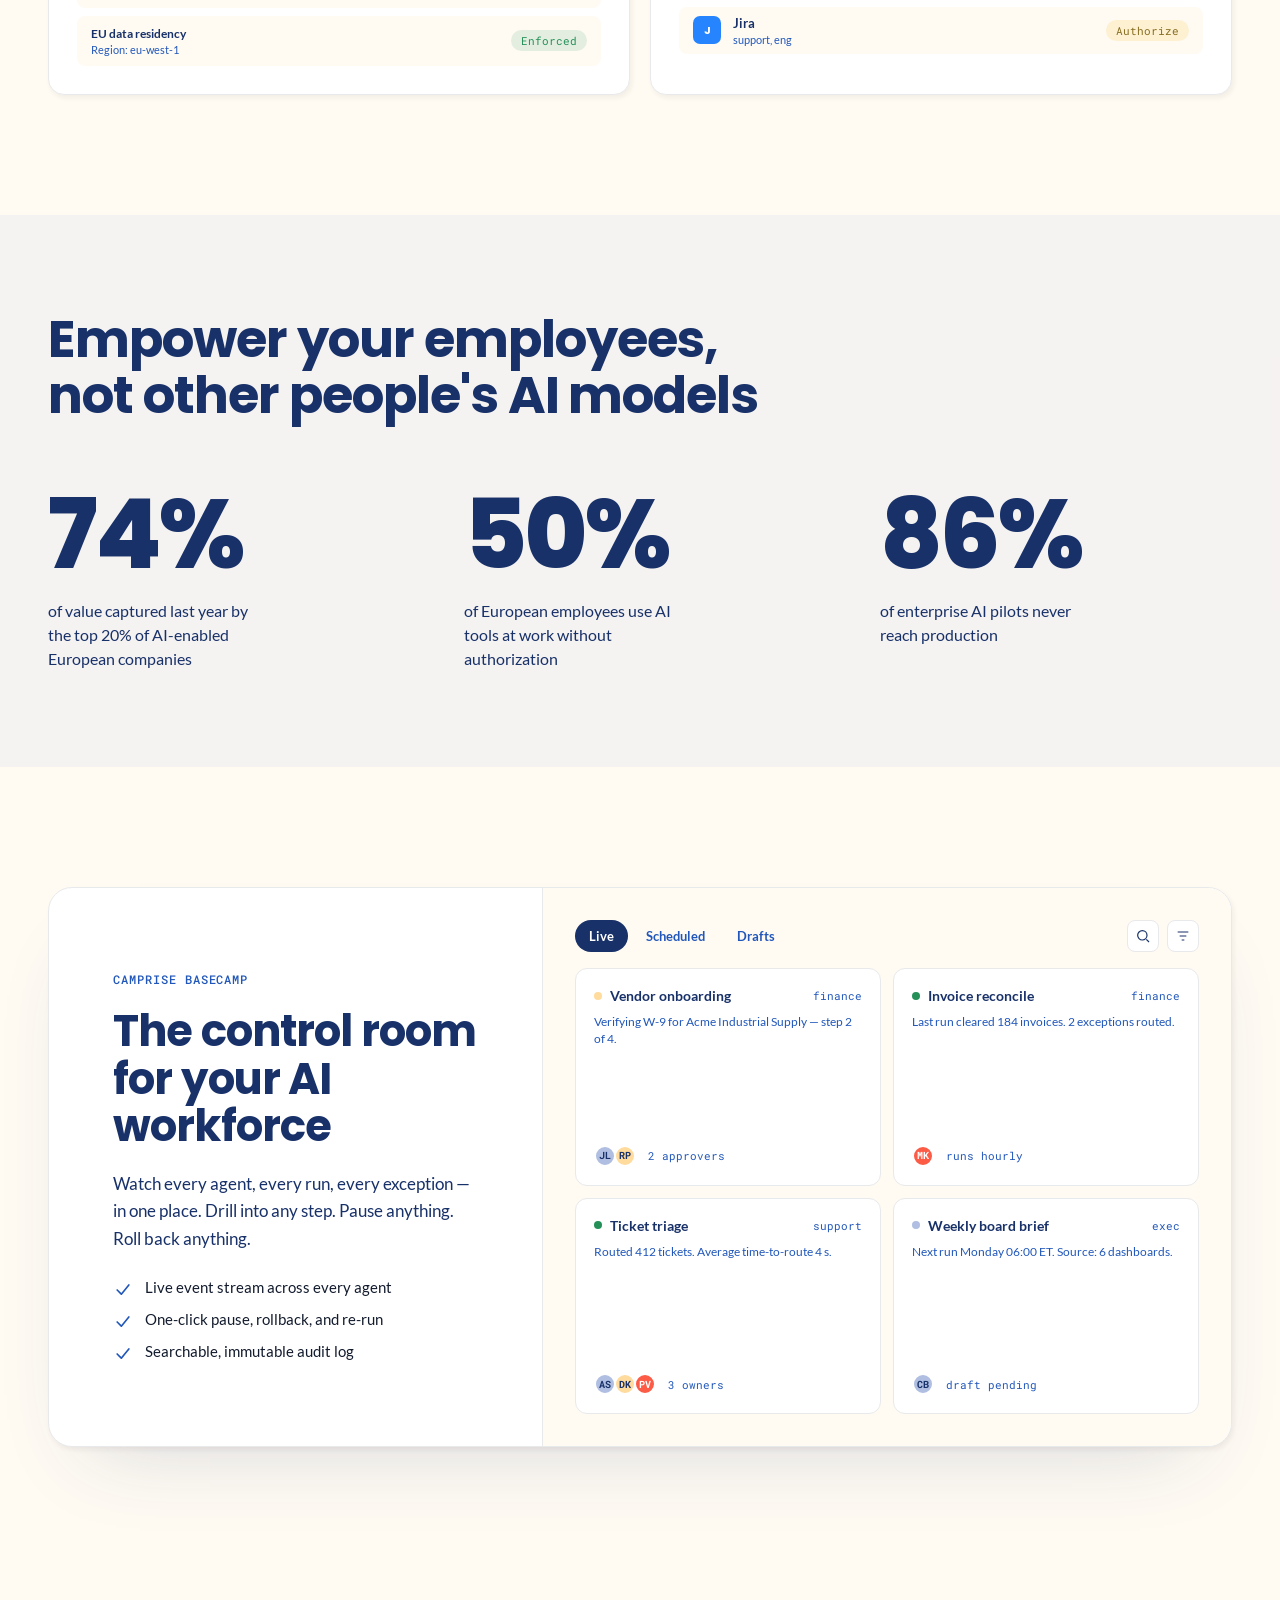
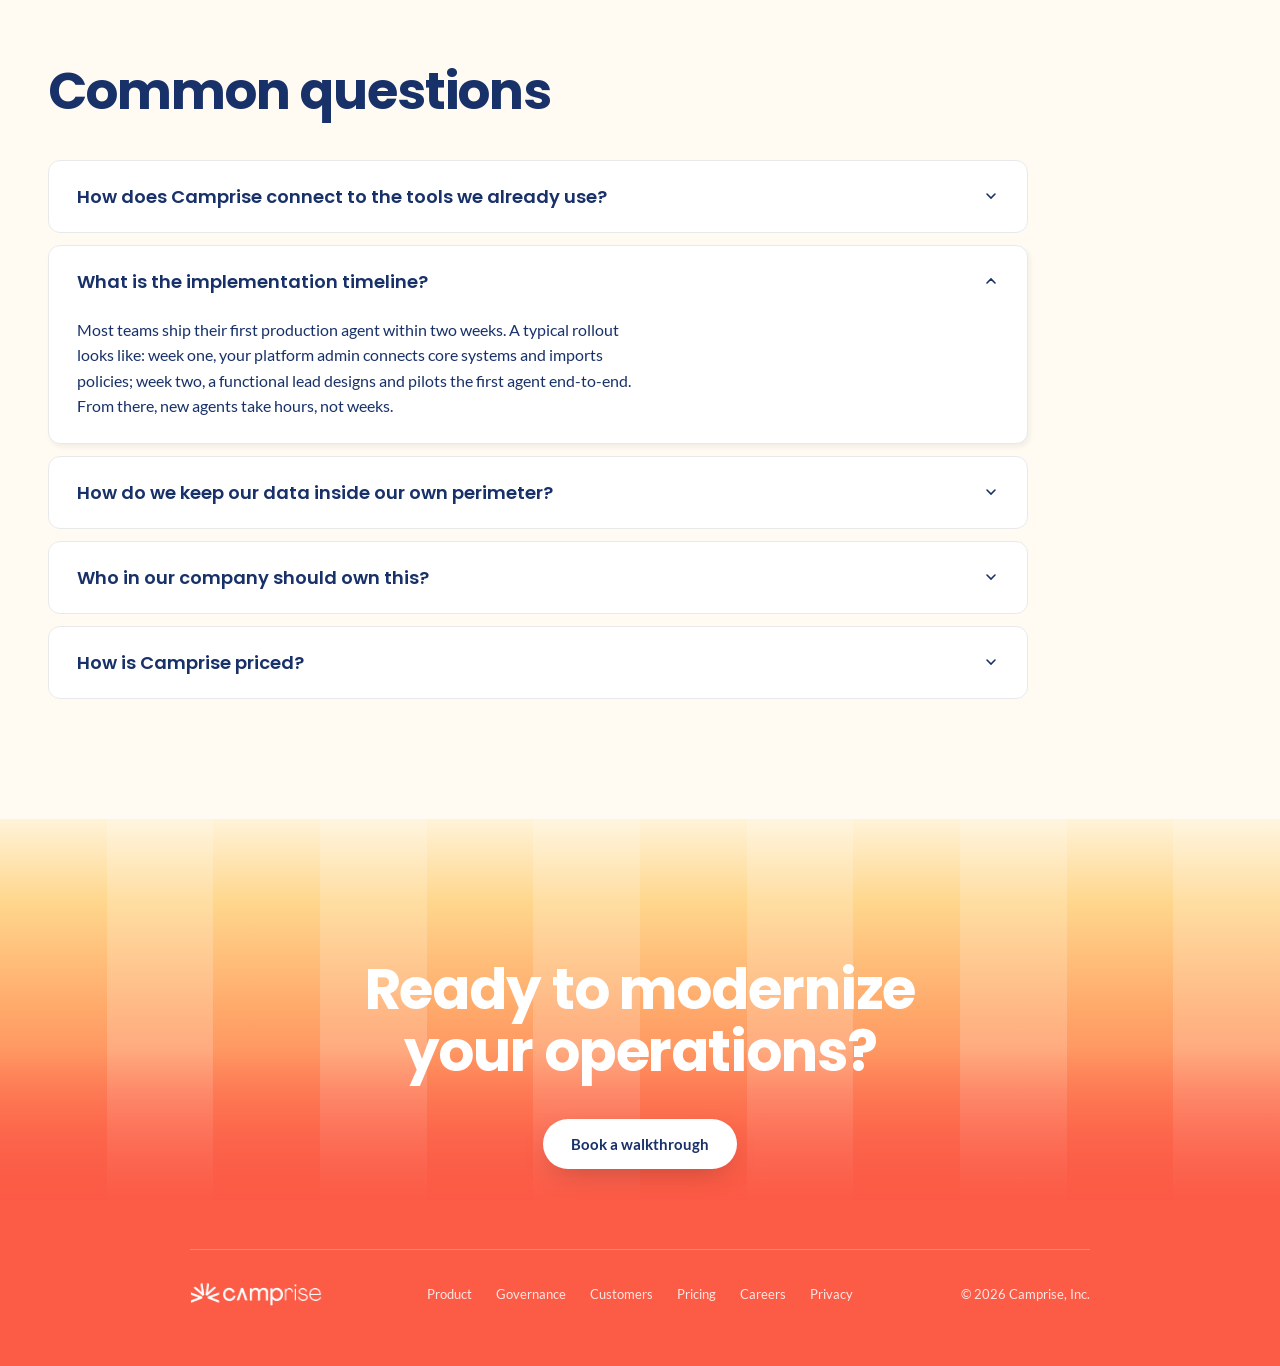
==== commit 213f49d3: "Revert "Use vendor brand marks in the integrations list" This reverts commit 660379632e28a6119d0abc6" ====
--- a/Homepage.html
+++ b/Homepage.html
@@ -603,22 +603,16 @@
     font-size: 13px; color: var(--cp-night); font-weight: 600;
   }
   .int-app small { display: block; font-weight: 400; color: var(--cp-fg-3); font-size: 11px; margin-top: 2px; }
-  /* Vendor logos sit on a neutral tile so each brand keeps its own colours. */
   .int-logo {
     width: 28px; height: 28px; border-radius: 7px;
     display: grid; place-items: center;
-    background: #fff;
-    border: 1px solid var(--cp-mist);
-    flex-shrink: 0;
-    overflow: hidden;
-  }
-  .int-logo svg { width: 17px; height: 17px; display: block; }
-  .int-logo .int-wordmark {
-    font-family: var(--cp-font-display);
-    font-weight: 800; font-size: 8.5px; letter-spacing: -0.02em;
-    color: #C74634; /* Oracle brand red */
-    line-height: 1;
-  }
+    font-family: var(--cp-font-display); font-weight: 700; font-size: 11px;
+    color: #fff; flex-shrink: 0;
+  }
+  .int-logo.s { background: #4A154B; }
+  .int-logo.n { background: #1F3675; }
+  .int-logo.sf { background: #00A1E0; font-size: 9px; }
+  .int-logo.j { background: #2684FF; }
   .int-conn {
     font-family: var(--cp-font-mono); font-size: 11px;
     padding: 3px 10px; border-radius: 9999px;
@@ -1098,19 +1092,19 @@
         <p>Native integrations for the systems most enterprises run on — OAuth-scoped, logged, and reversible.</p>
         <div class="art-int">
           <div class="int-row">
-            <div class="int-app"><span class="int-logo" aria-hidden="true"><svg viewBox="0 0 122.8 122.8" xmlns="http://www.w3.org/2000/svg"><path d="M25.8 77.6c0 7.1-5.8 12.9-12.9 12.9S0 84.7 0 77.6s5.8-12.9 12.9-12.9h12.9v12.9zm6.5 0c0-7.1 5.8-12.9 12.9-12.9s12.9 5.8 12.9 12.9v32.3c0 7.1-5.8 12.9-12.9 12.9s-12.9-5.8-12.9-12.9V77.6z" fill="#E01E5A"/><path d="M45.2 25.8c-7.1 0-12.9-5.8-12.9-12.9S38.1 0 45.2 0s12.9 5.8 12.9 12.9v12.9H45.2zm0 6.5c7.1 0 12.9 5.8 12.9 12.9s-5.8 12.9-12.9 12.9H12.9C5.8 58.1 0 52.3 0 45.2s5.8-12.9 12.9-12.9h32.3z" fill="#36C5F0"/><path d="M97 45.2c0-7.1 5.8-12.9 12.9-12.9s12.9 5.8 12.9 12.9-5.8 12.9-12.9 12.9H97V45.2zm-6.5 0c0 7.1-5.8 12.9-12.9 12.9s-12.9-5.8-12.9-12.9V12.9C64.7 5.8 70.5 0 77.6 0s12.9 5.8 12.9 12.9v32.3z" fill="#2EB67D"/><path d="M77.6 97c7.1 0 12.9 5.8 12.9 12.9s-5.8 12.9-12.9 12.9-12.9-5.8-12.9-12.9V97h12.9zm0-6.5c-7.1 0-12.9-5.8-12.9-12.9s5.8-12.9 12.9-12.9h32.3c7.1 0 12.9 5.8 12.9 12.9s-5.8 12.9-12.9 12.9H77.6z" fill="#ECB22E"/></svg></span><div><div>Slack</div><small>messaging</small></div></div>
+            <div class="int-app"><span class="int-logo s">S</span><div><div>Slack</div><small>messaging</small></div></div>
             <div class="int-conn ok">Connected</div>
           </div>
           <div class="int-row">
-            <div class="int-app"><span class="int-logo" aria-hidden="true"><span class="int-wordmark">NS</span></span><div><div>NetSuite</div><small>finance, ERP</small></div></div>
+            <div class="int-app"><span class="int-logo n">N</span><div><div>NetSuite</div><small>finance, ERP</small></div></div>
             <div class="int-conn ok">Connected</div>
           </div>
           <div class="int-row">
-            <div class="int-app"><span class="int-logo" aria-hidden="true"><svg viewBox="0 0 24 24" xmlns="http://www.w3.org/2000/svg"><g fill="#00A1E0"><circle cx="14" cy="9.8" r="5.2"/><circle cx="8" cy="12" r="4.4"/><circle cx="18.2" cy="13.4" r="4.2"/><circle cx="11" cy="13.8" r="4.6"/><rect x="4.8" y="12.4" width="15.2" height="5.6" rx="2.8"/></g></svg></span><div><div>Salesforce</div><small>RevOps</small></div></div>
+            <div class="int-app"><span class="int-logo sf">SF</span><div><div>Salesforce</div><small>RevOps</small></div></div>
             <div class="int-conn ok">Connected</div>
           </div>
           <div class="int-row">
-            <div class="int-app"><span class="int-logo" aria-hidden="true"><svg viewBox="0 0 24 24" xmlns="http://www.w3.org/2000/svg"><path fill="#2684FF" d="M11.571 11.513H0a5.218 5.218 0 0 0 5.232 5.215h2.13v2.057A5.215 5.215 0 0 0 12.575 24V12.518a1.005 1.005 0 0 0-1.005-1.005zm5.723-5.756H5.736a5.215 5.215 0 0 0 5.215 5.214h2.129v2.058a5.218 5.218 0 0 0 5.215 5.214V6.758a1.001 1.001 0 0 0-1.001-1.001zM23.013 0H11.455a5.215 5.215 0 0 0 5.215 5.215h2.129v2.057A5.215 5.215 0 0 0 24 12.483V1.005A1.001 1.001 0 0 0 23.013 0Z"/></svg></span><div><div>Jira</div><small>support, eng</small></div></div>
+            <div class="int-app"><span class="int-logo j">J</span><div><div>Jira</div><small>support, eng</small></div></div>
             <div class="int-conn pending">Authorize</div>
           </div>
         </div>
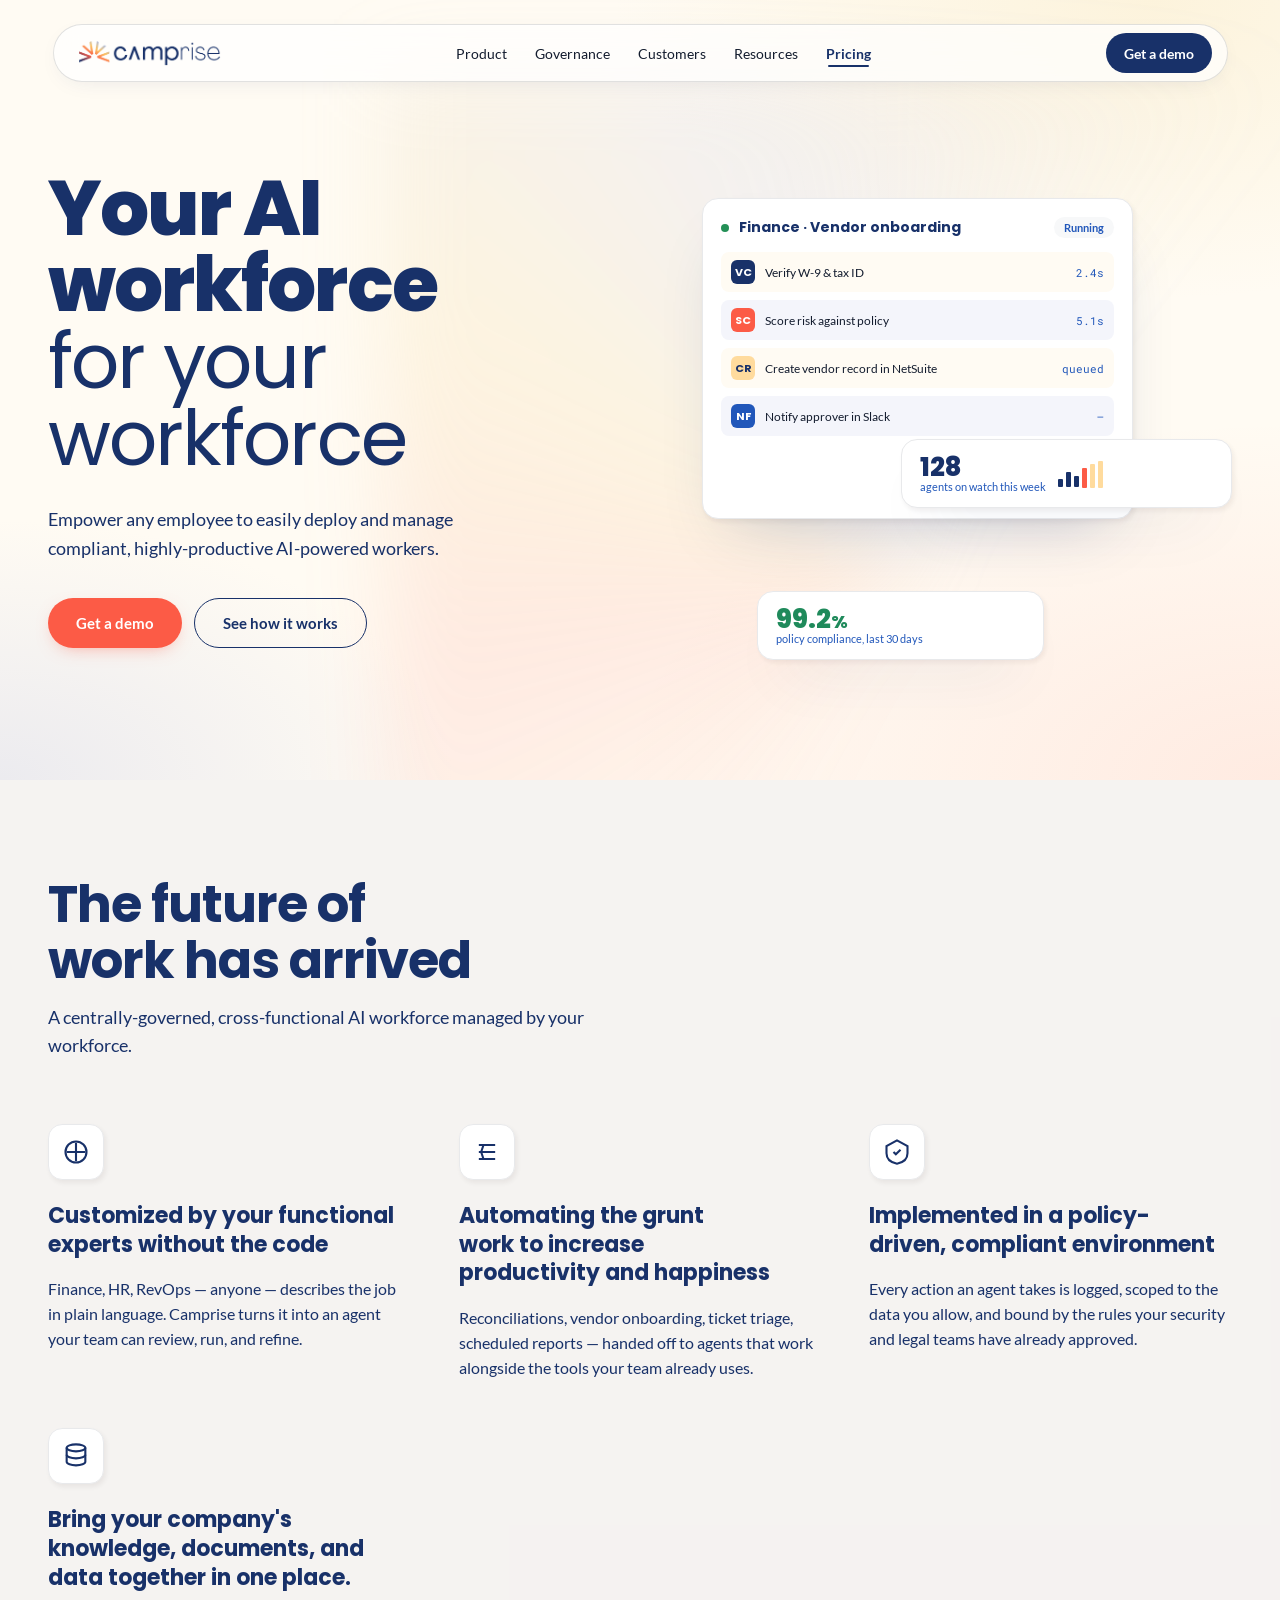
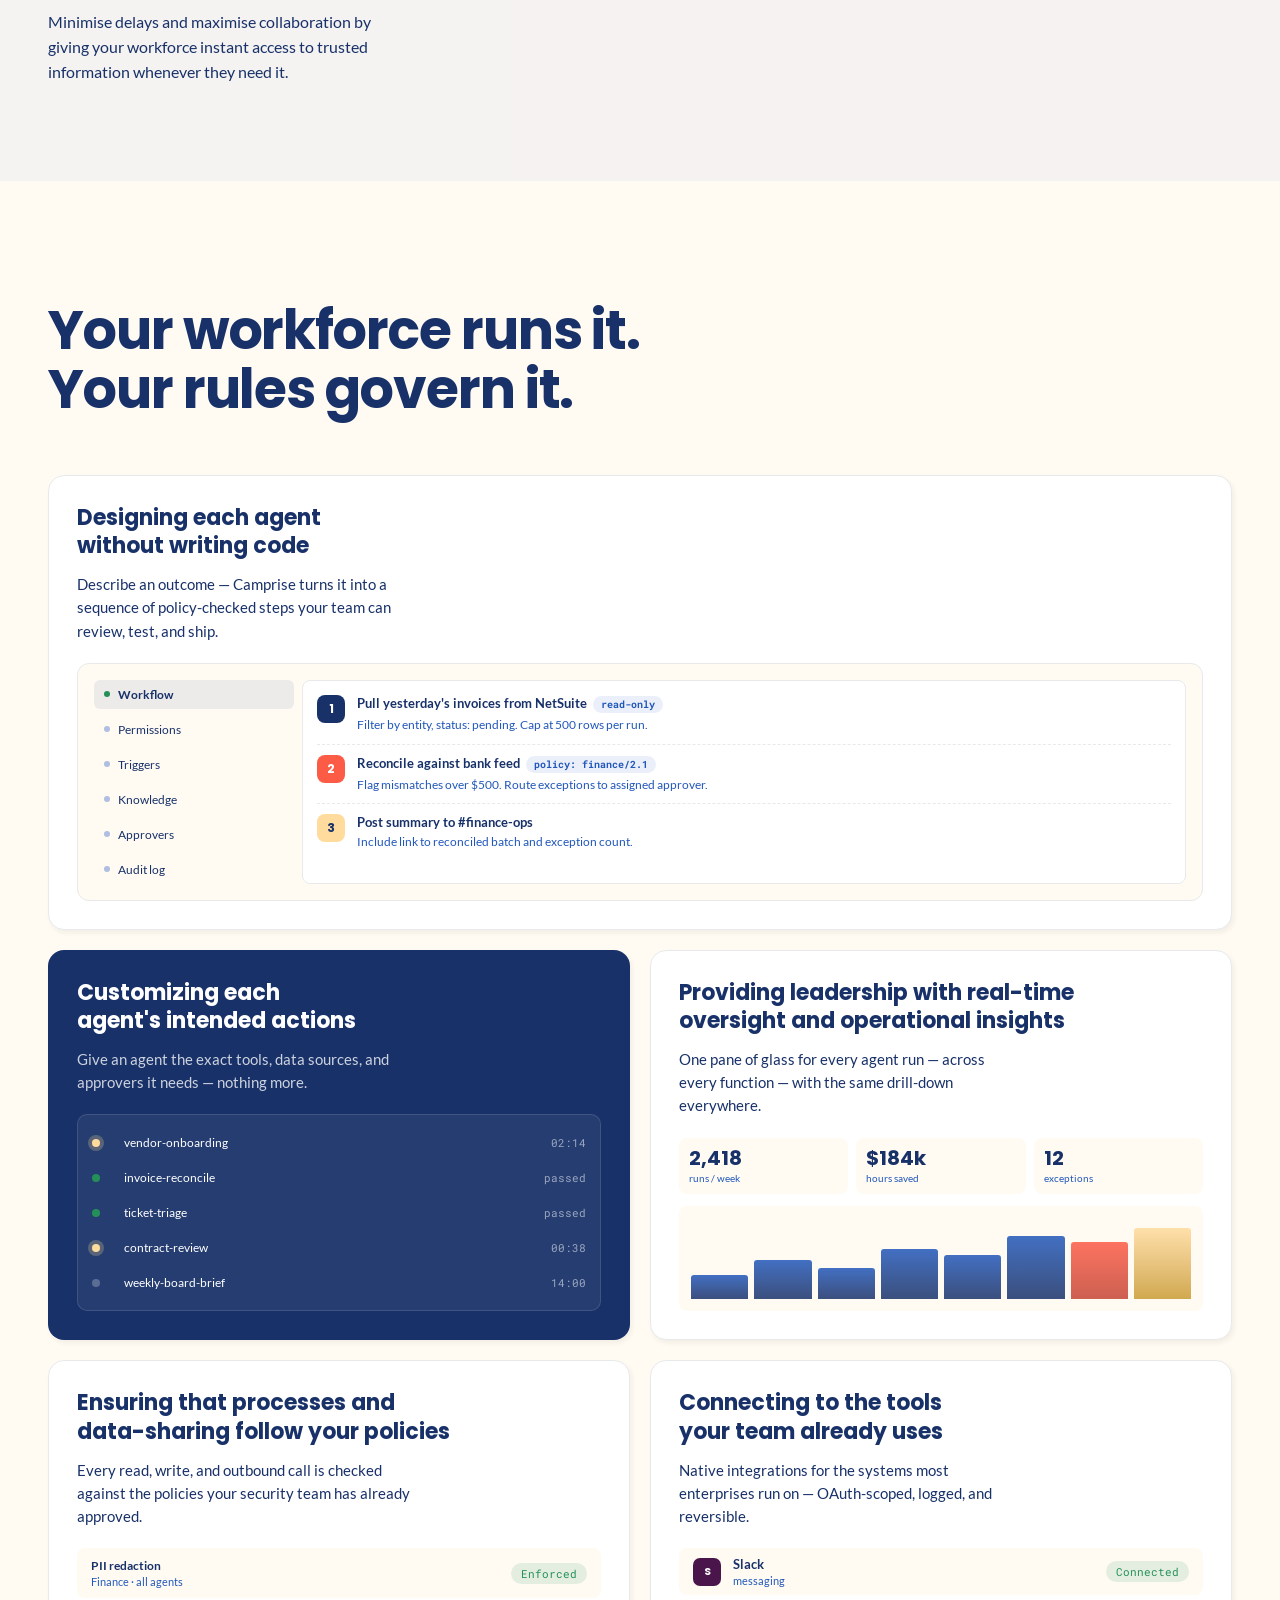
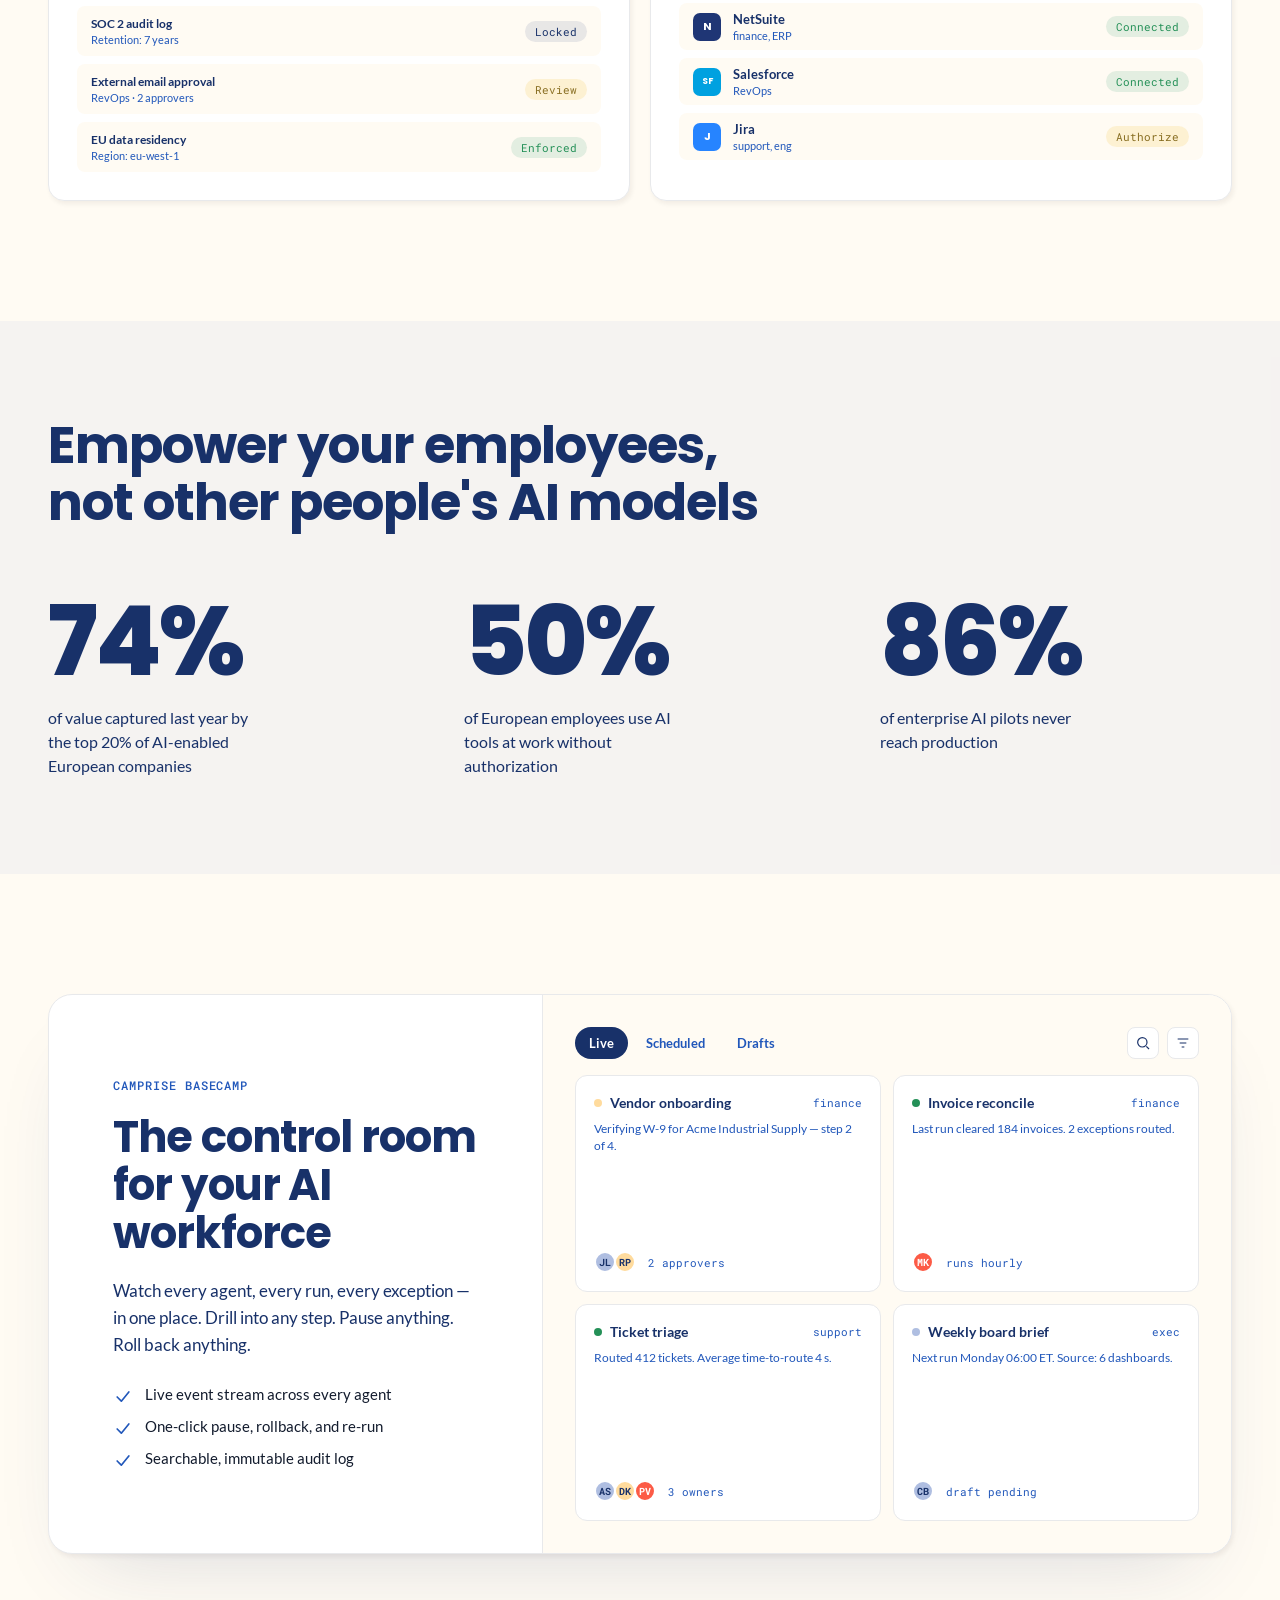
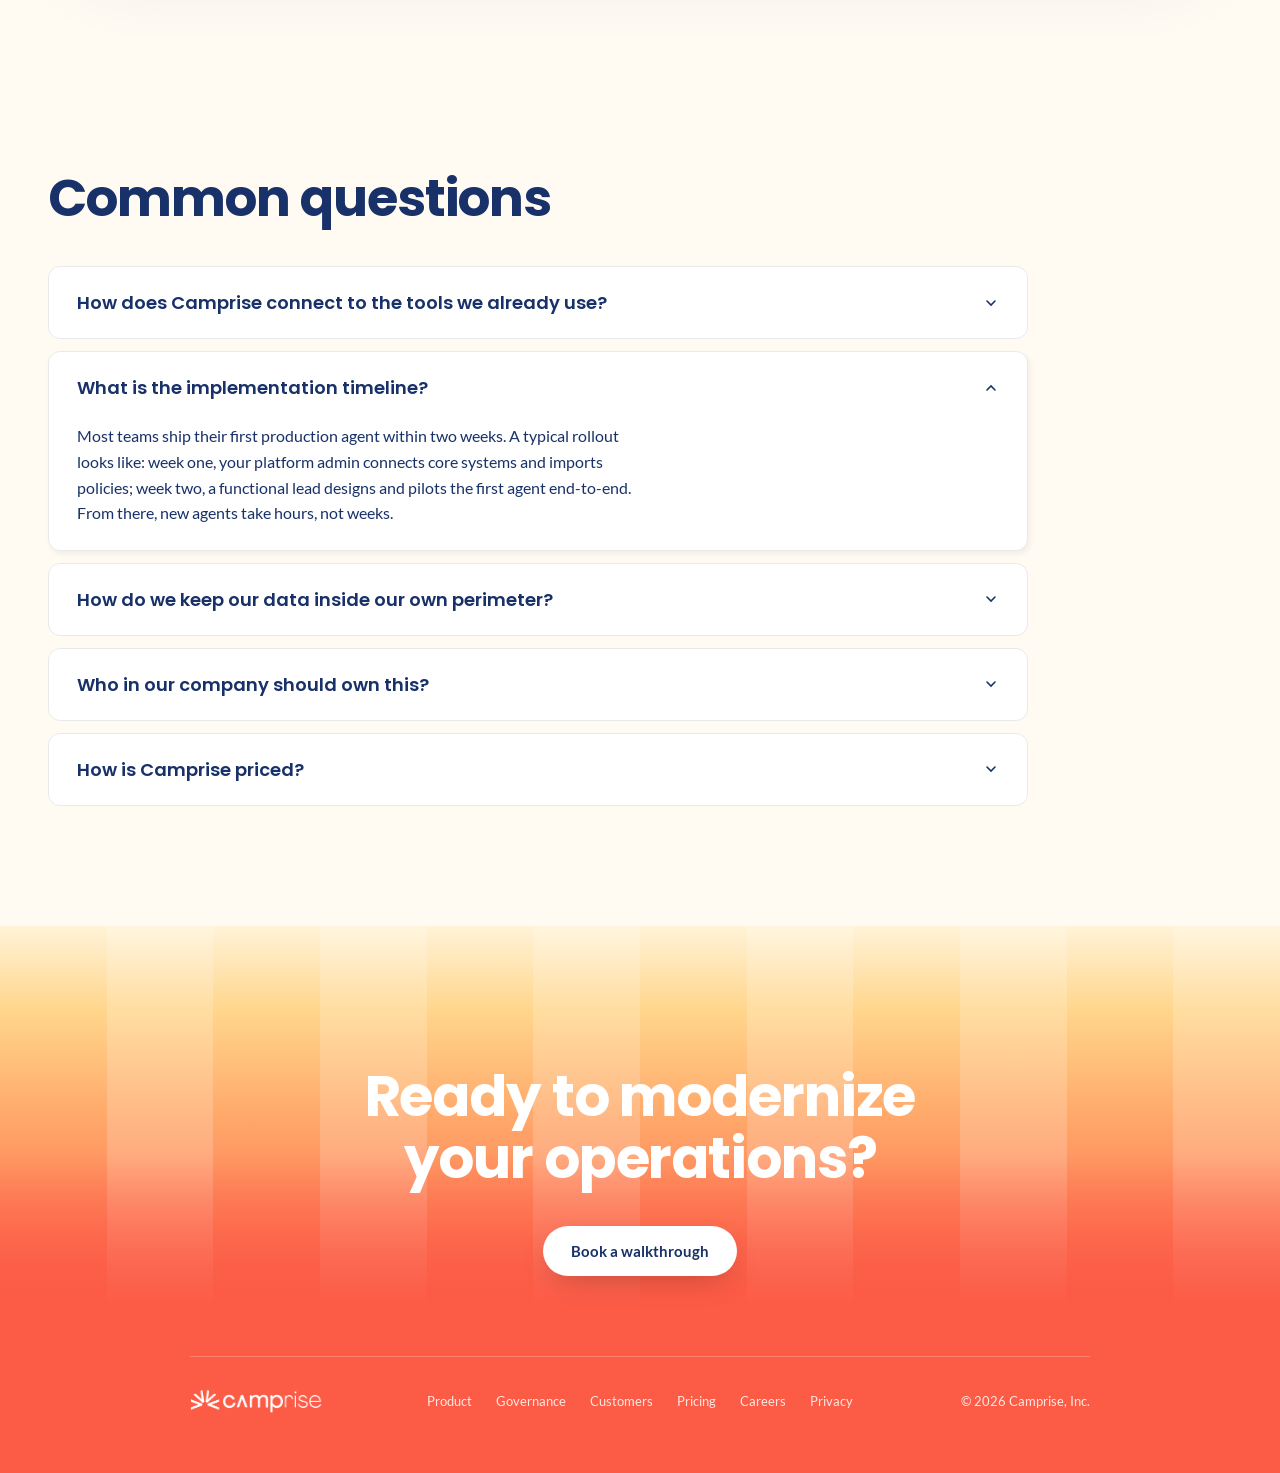
==== commit 4e055292: "Restore the 3-column layout in "the future of work" section When adding the fourth feature card I al" ====
--- a/Homepage.html
+++ b/Homepage.html
@@ -379,8 +379,8 @@
     max-width: 560px;
   }
   .three-col {
-    display: grid; grid-template-columns: repeat(2, 1fr);
-    gap: 48px 56px;
+    display: grid; grid-template-columns: repeat(3, 1fr);
+    gap: 48px;
   }
   @media (max-width: 880px) { .three-col { grid-template-columns: 1fr; gap: 36px; } }
 
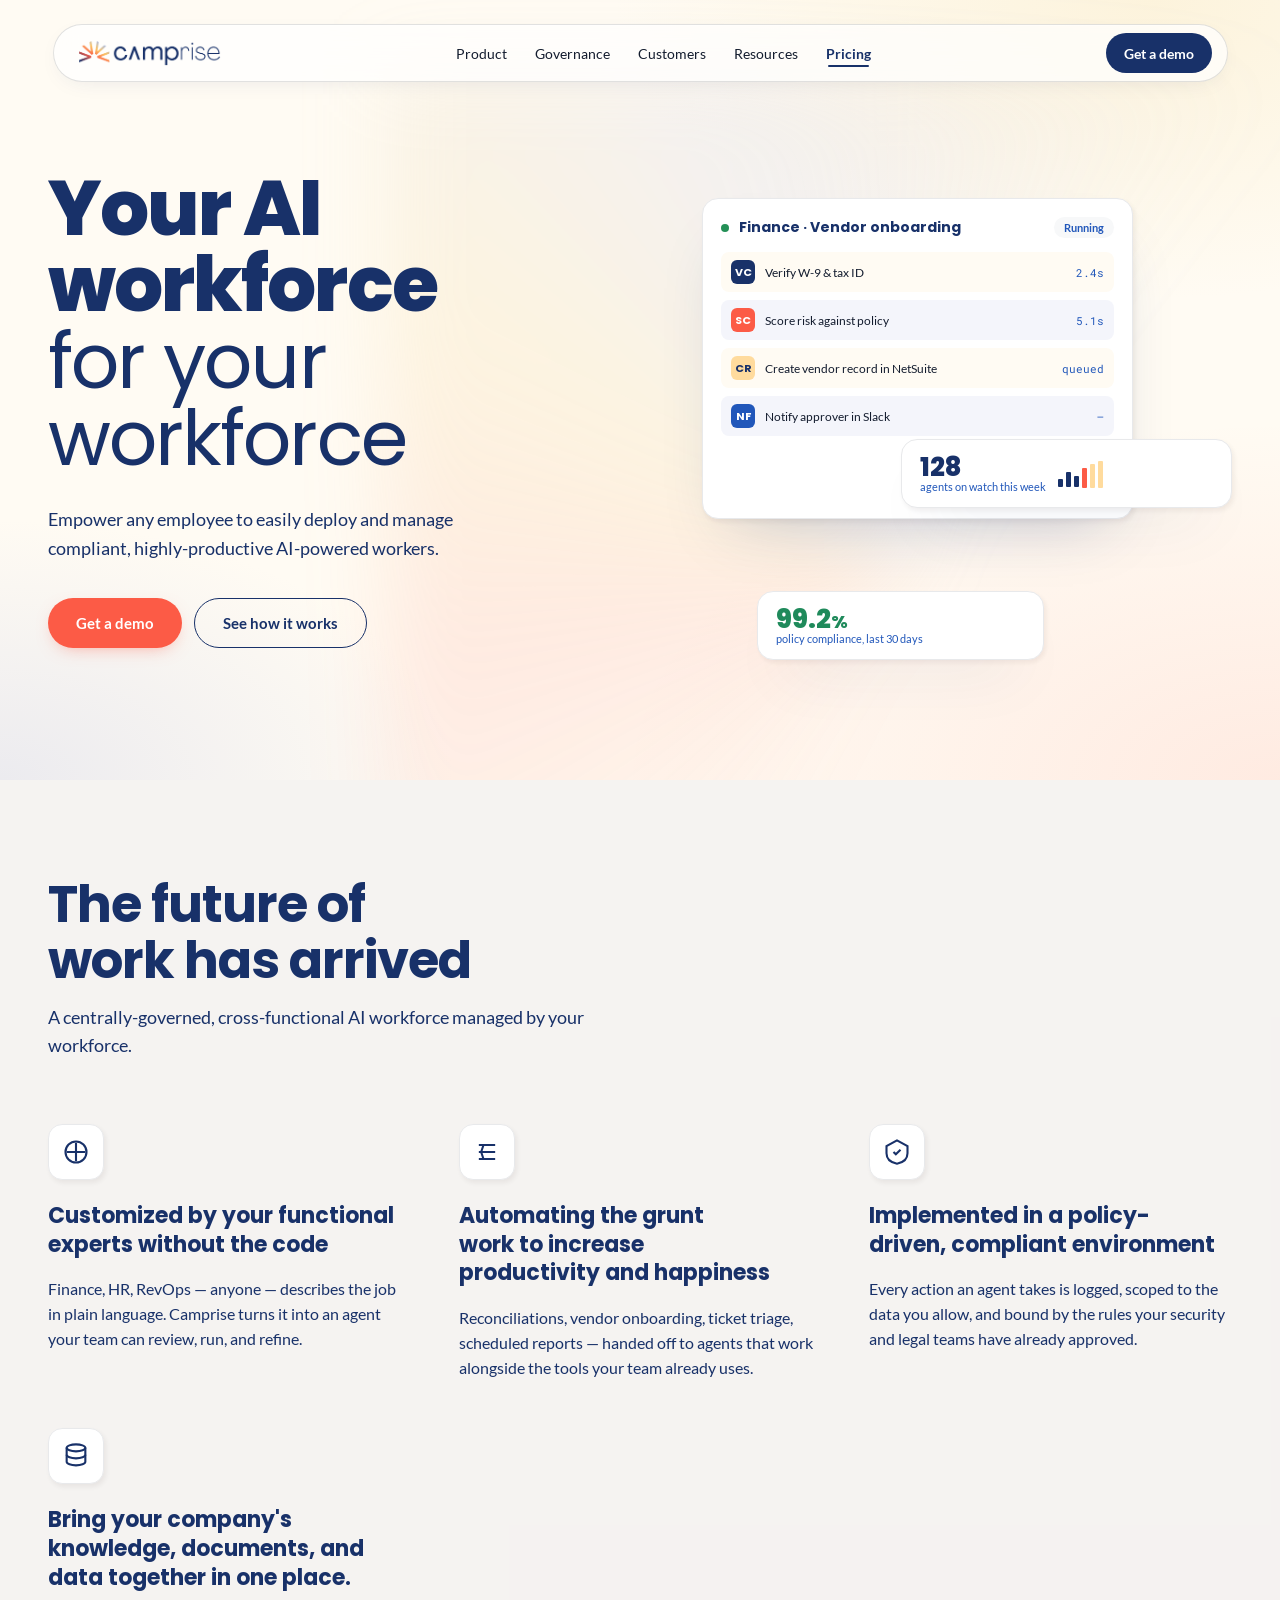
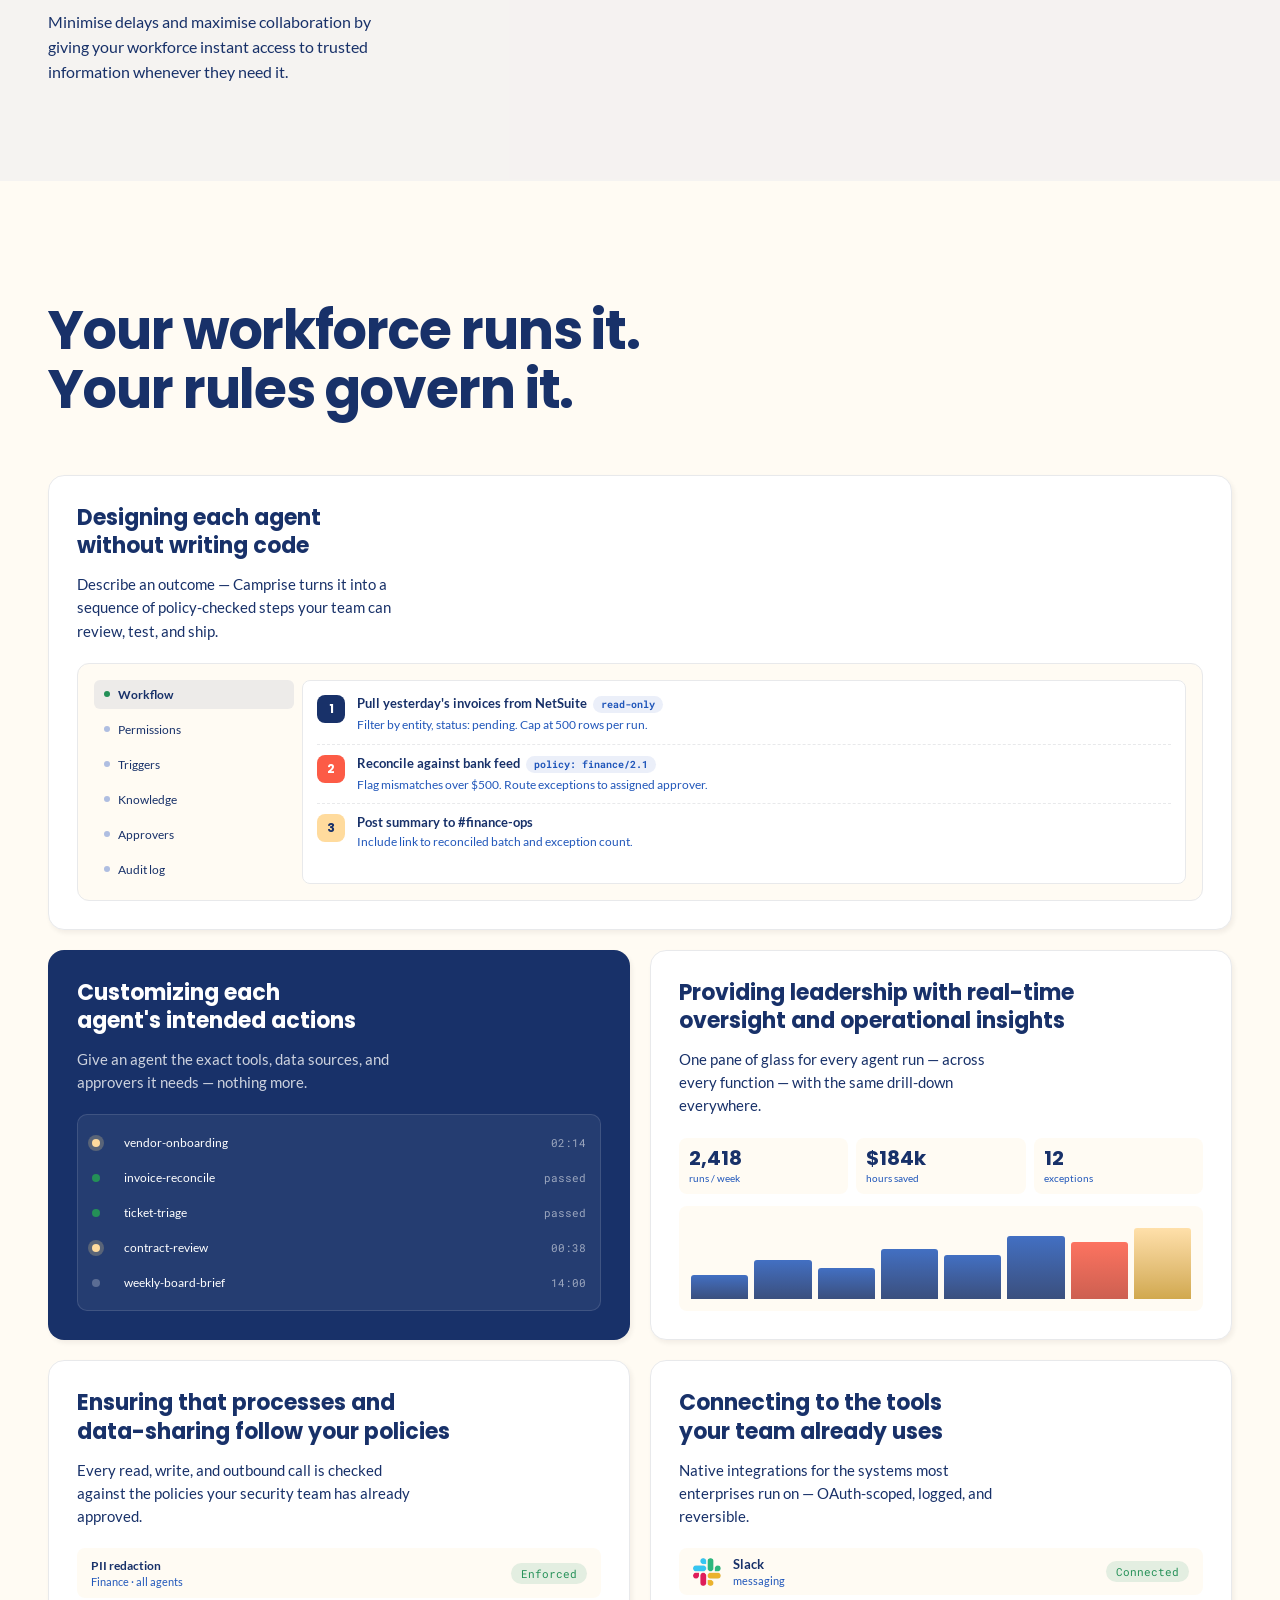
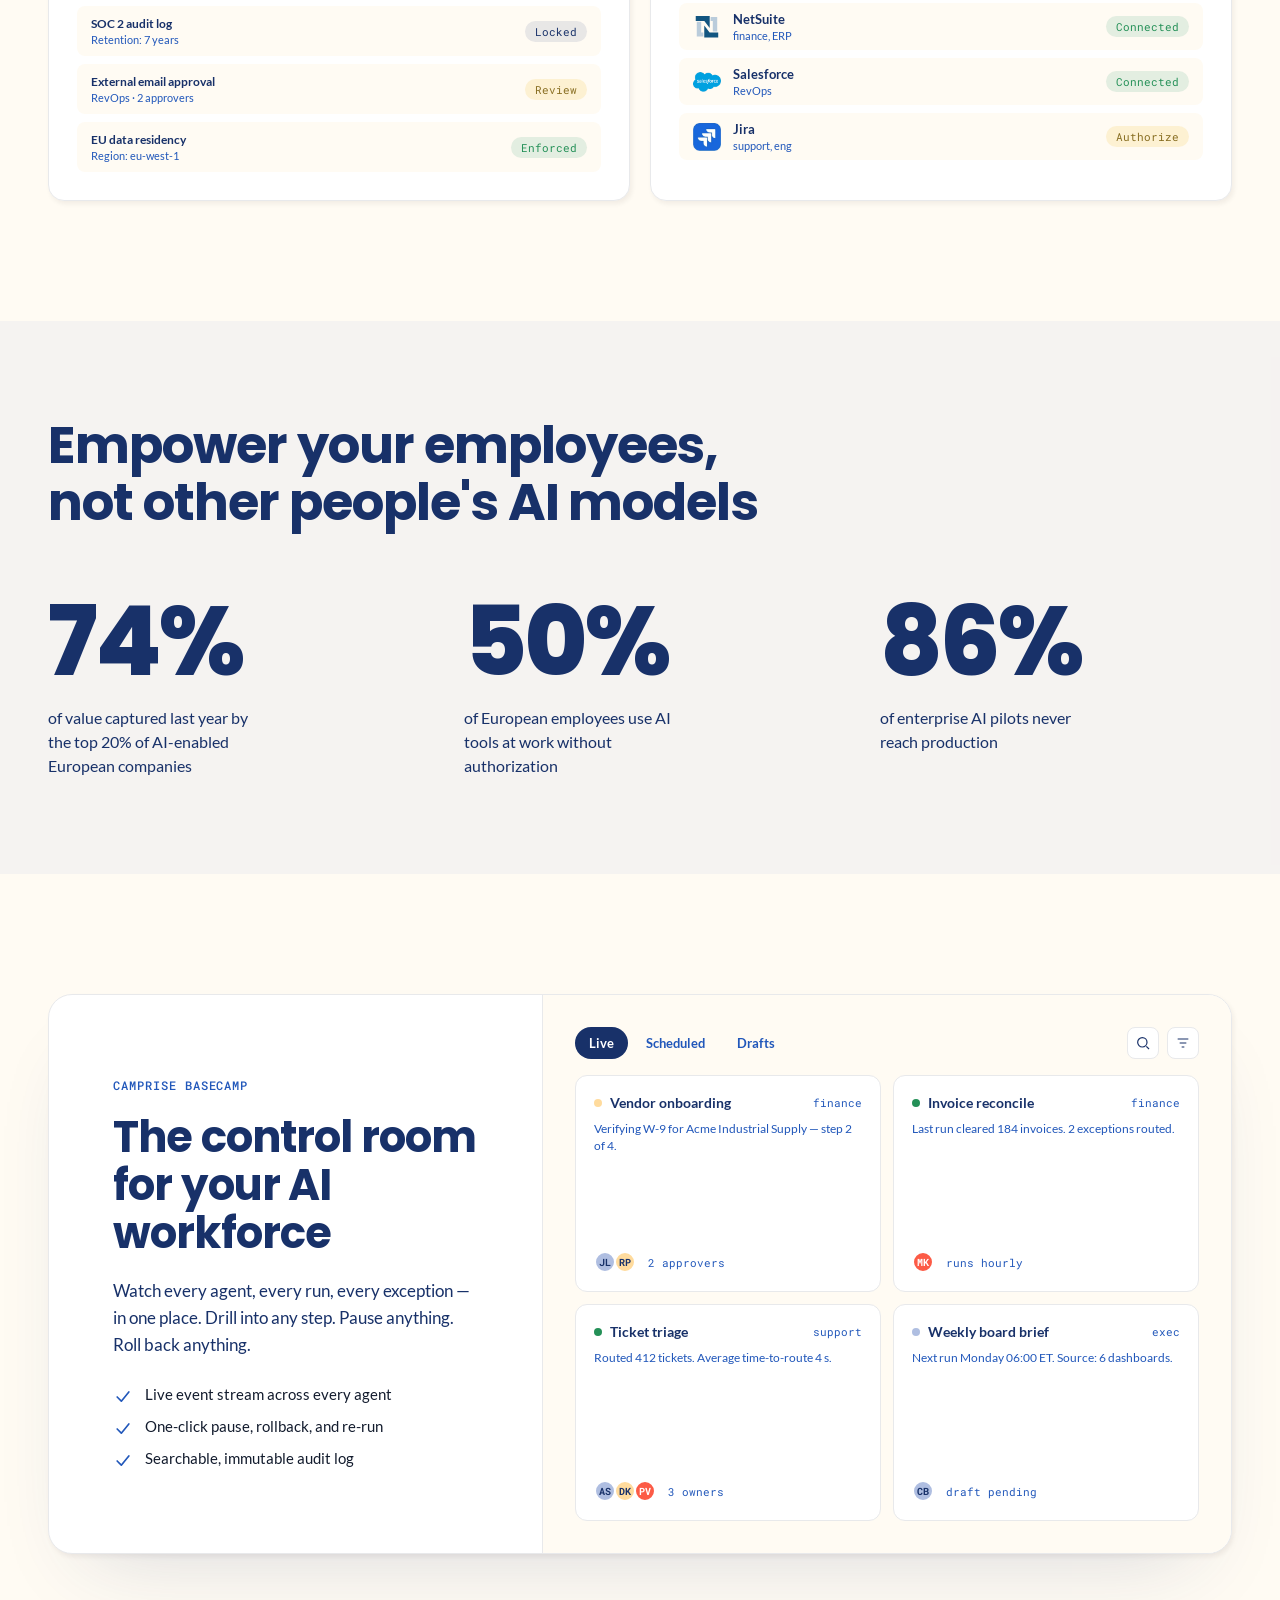
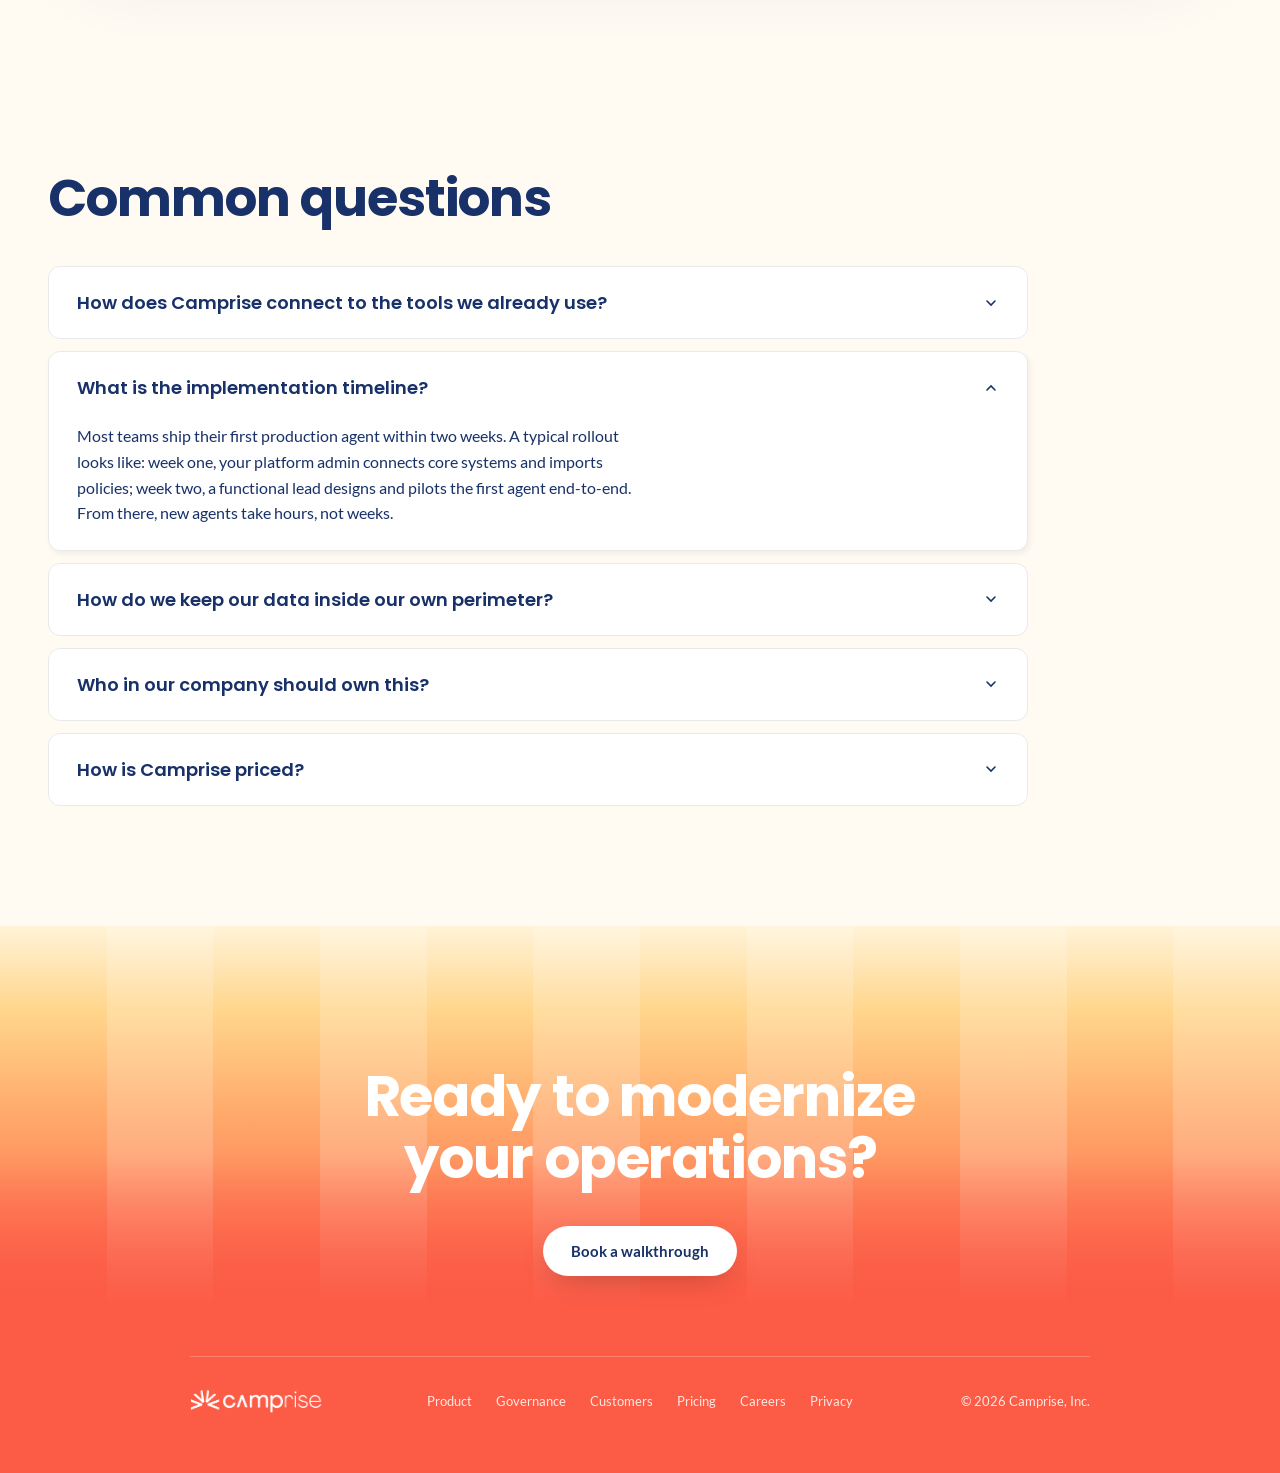
==== commit acd4911d: "Replace integration letter-badges with real Slack/NetSuite/Salesforce/Jira logos Processed the provi" ====
--- a/Homepage.html
+++ b/Homepage.html
@@ -604,15 +604,15 @@
   }
   .int-app small { display: block; font-weight: 400; color: var(--cp-fg-3); font-size: 11px; margin-top: 2px; }
   .int-logo {
-    width: 28px; height: 28px; border-radius: 7px;
+    width: 28px; height: 28px;
     display: grid; place-items: center;
-    font-family: var(--cp-font-display); font-weight: 700; font-size: 11px;
-    color: #fff; flex-shrink: 0;
-  }
-  .int-logo.s { background: #4A154B; }
-  .int-logo.n { background: #1F3675; }
-  .int-logo.sf { background: #00A1E0; font-size: 9px; }
-  .int-logo.j { background: #2684FF; }
+    flex-shrink: 0;
+  }
+  .int-logo img {
+    max-width: 100%; max-height: 100%;
+    width: auto; height: auto;
+    object-fit: contain;
+  }
   .int-conn {
     font-family: var(--cp-font-mono); font-size: 11px;
     padding: 3px 10px; border-radius: 9999px;
@@ -1092,19 +1092,19 @@
         <p>Native integrations for the systems most enterprises run on — OAuth-scoped, logged, and reversible.</p>
         <div class="art-int">
           <div class="int-row">
-            <div class="int-app"><span class="int-logo s">S</span><div><div>Slack</div><small>messaging</small></div></div>
+            <div class="int-app"><span class="int-logo"><img src="uploads/logo-slack.png" alt="" width="28" height="28"></span><div><div>Slack</div><small>messaging</small></div></div>
             <div class="int-conn ok">Connected</div>
           </div>
           <div class="int-row">
-            <div class="int-app"><span class="int-logo n">N</span><div><div>NetSuite</div><small>finance, ERP</small></div></div>
+            <div class="int-app"><span class="int-logo"><img src="uploads/logo-netsuite.svg" alt="" width="28" height="28"></span><div><div>NetSuite</div><small>finance, ERP</small></div></div>
             <div class="int-conn ok">Connected</div>
           </div>
           <div class="int-row">
-            <div class="int-app"><span class="int-logo sf">SF</span><div><div>Salesforce</div><small>RevOps</small></div></div>
+            <div class="int-app"><span class="int-logo"><img src="uploads/logo-salesforce.png" alt="" width="28" height="28"></span><div><div>Salesforce</div><small>RevOps</small></div></div>
             <div class="int-conn ok">Connected</div>
           </div>
           <div class="int-row">
-            <div class="int-app"><span class="int-logo j">J</span><div><div>Jira</div><small>support, eng</small></div></div>
+            <div class="int-app"><span class="int-logo"><img src="uploads/logo-jira.png" alt="" width="28" height="28"></span><div><div>Jira</div><small>support, eng</small></div></div>
             <div class="int-conn pending">Authorize</div>
           </div>
         </div>
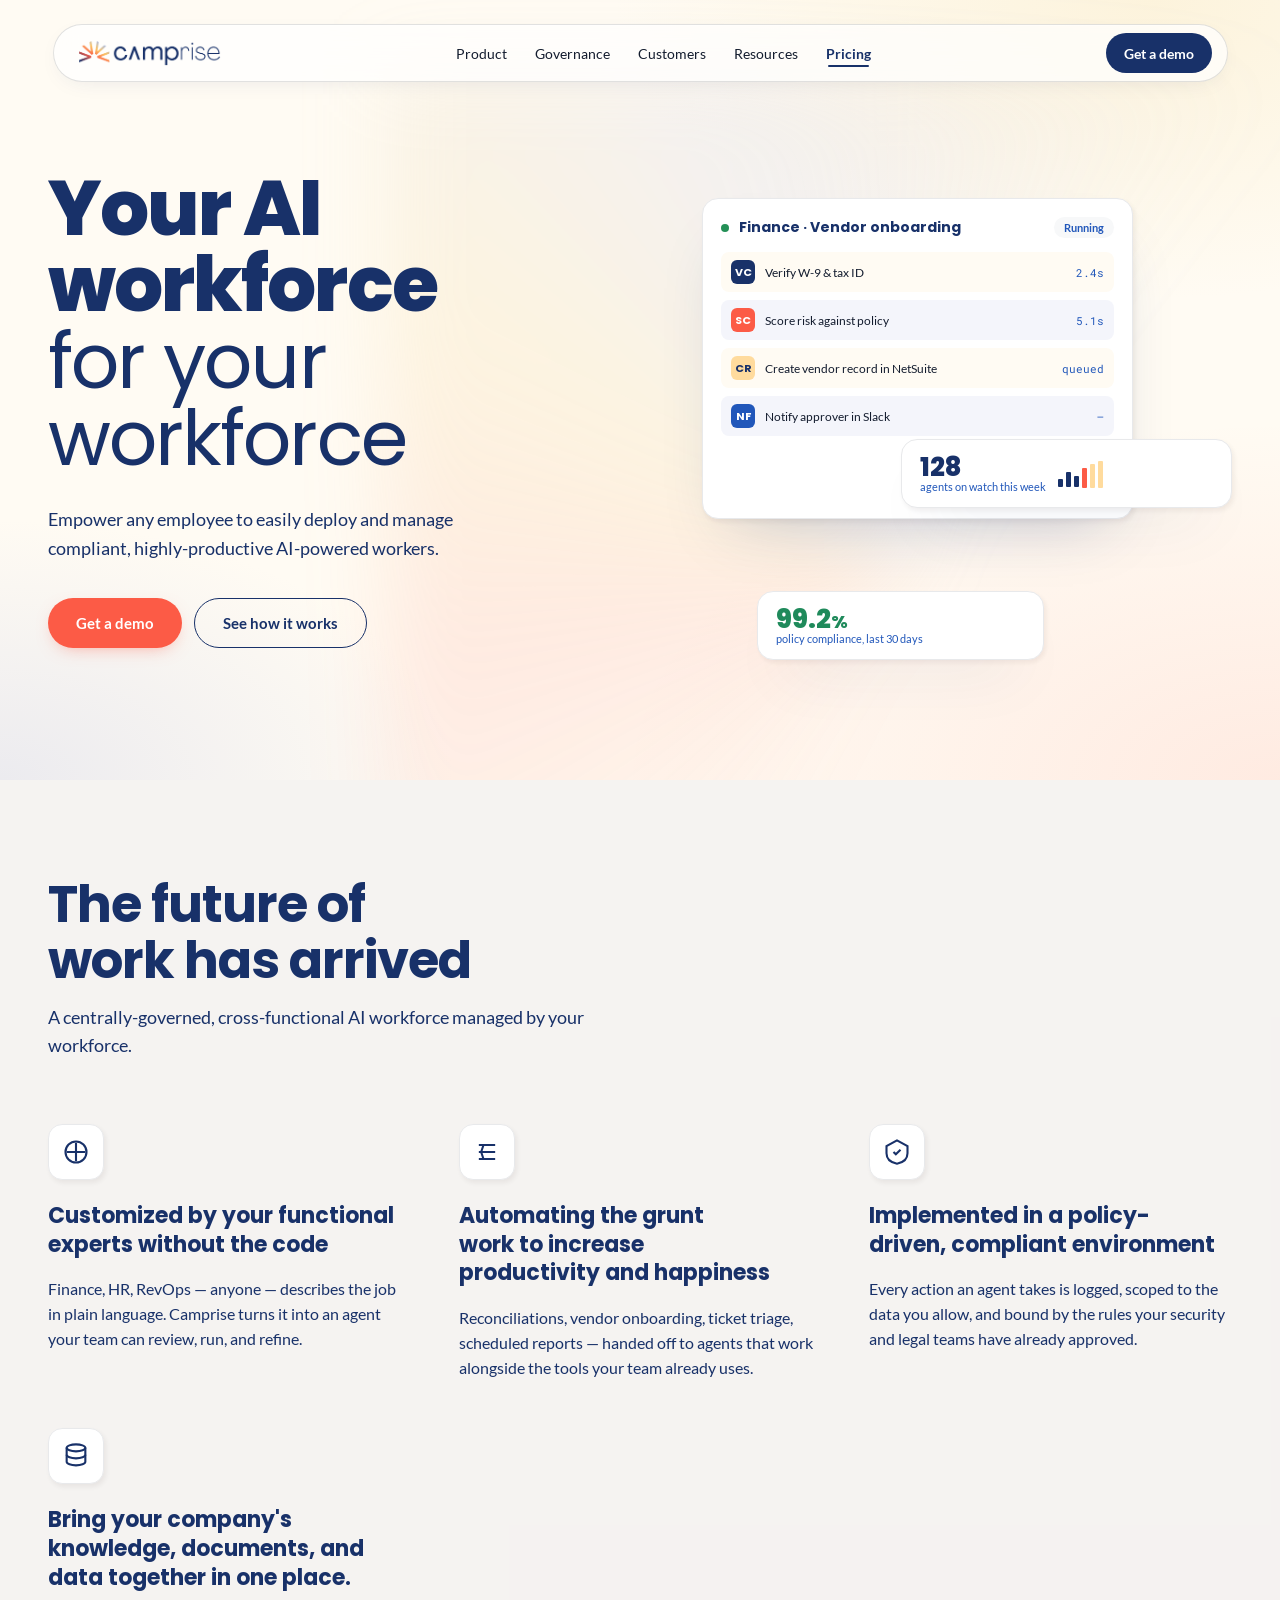
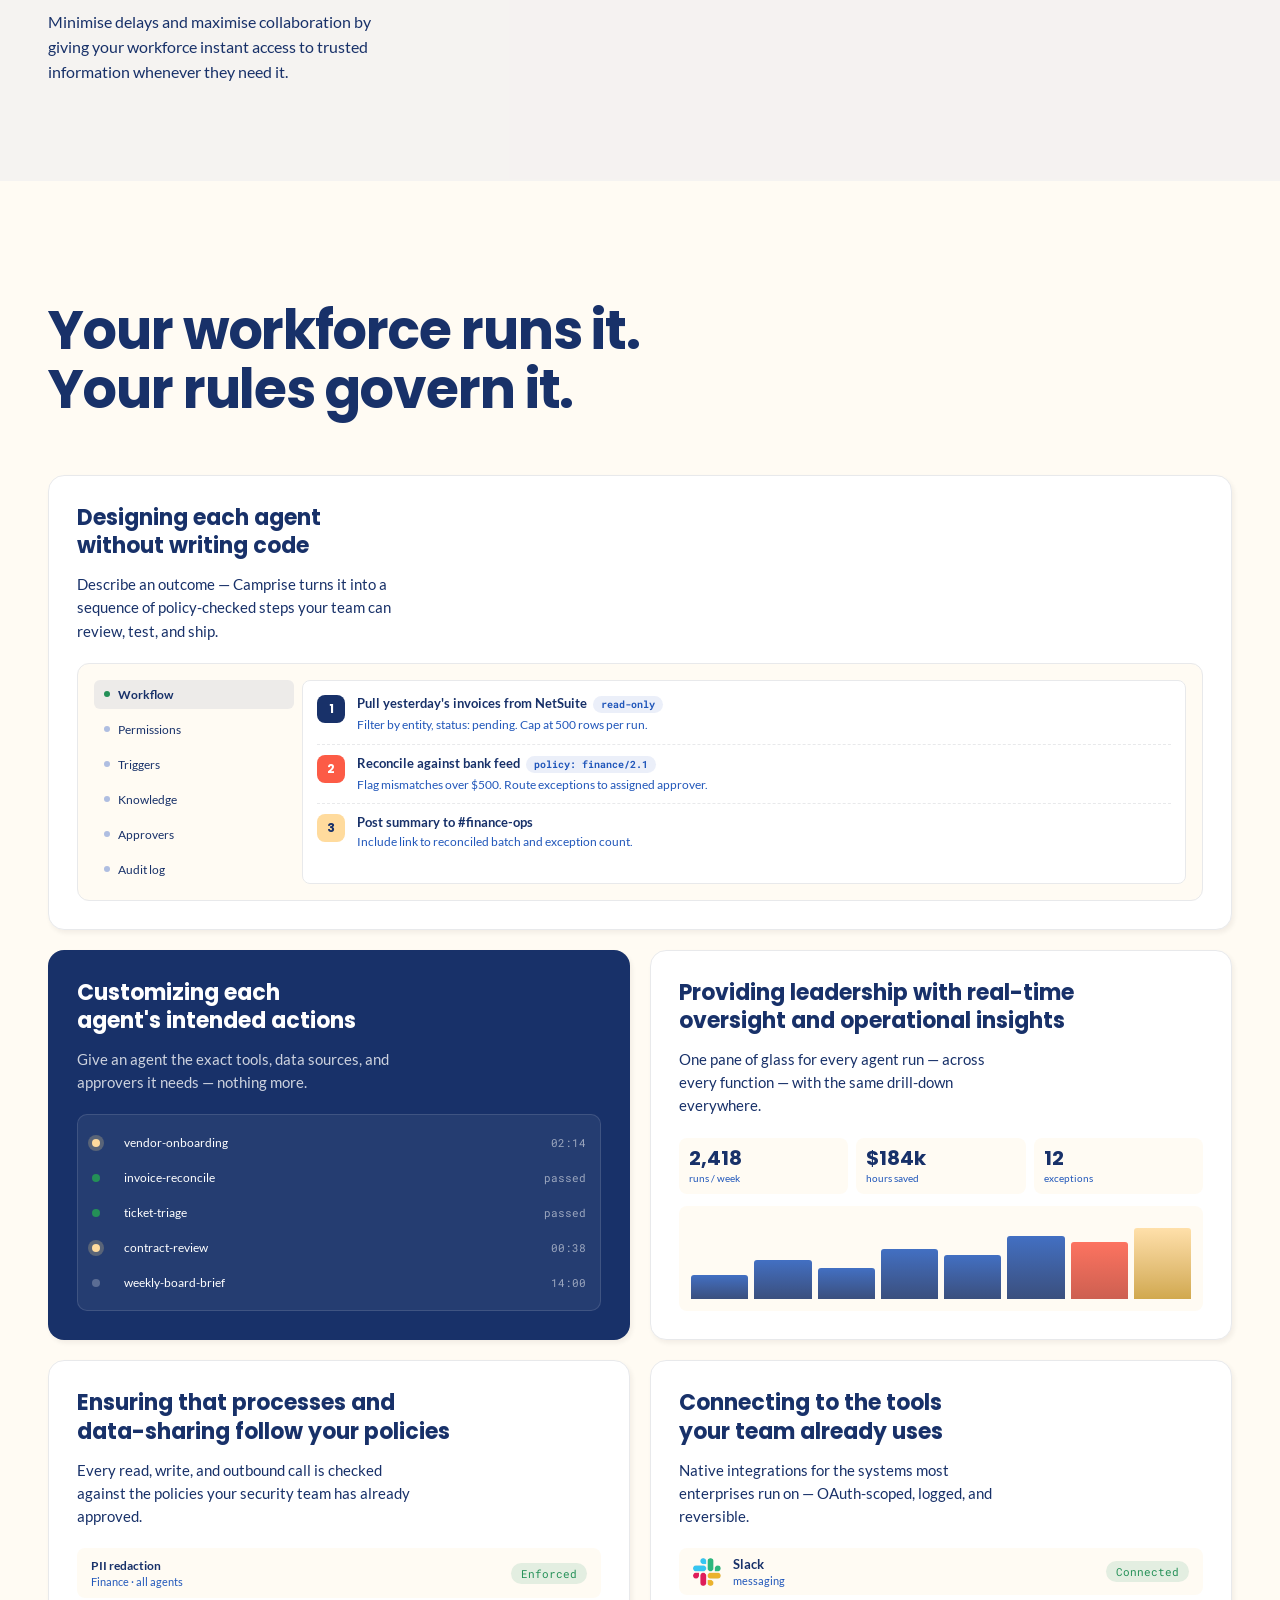
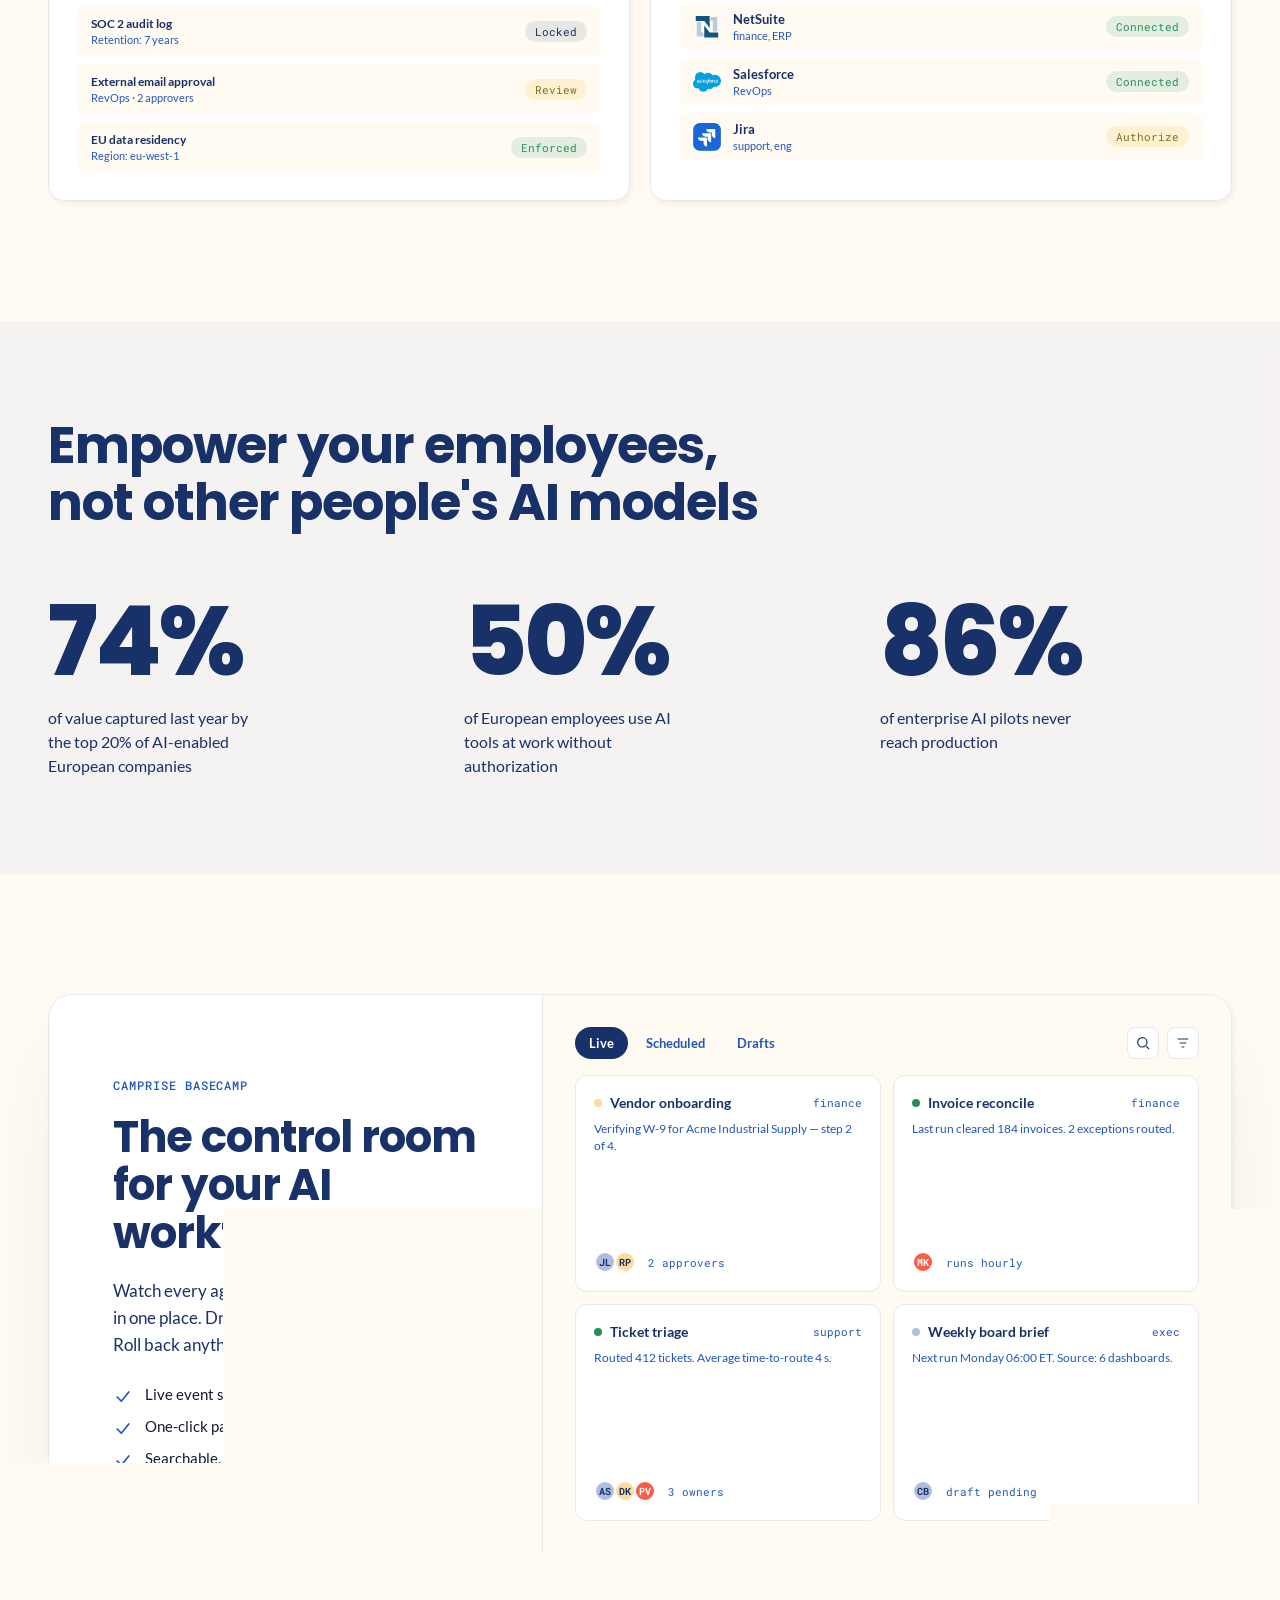
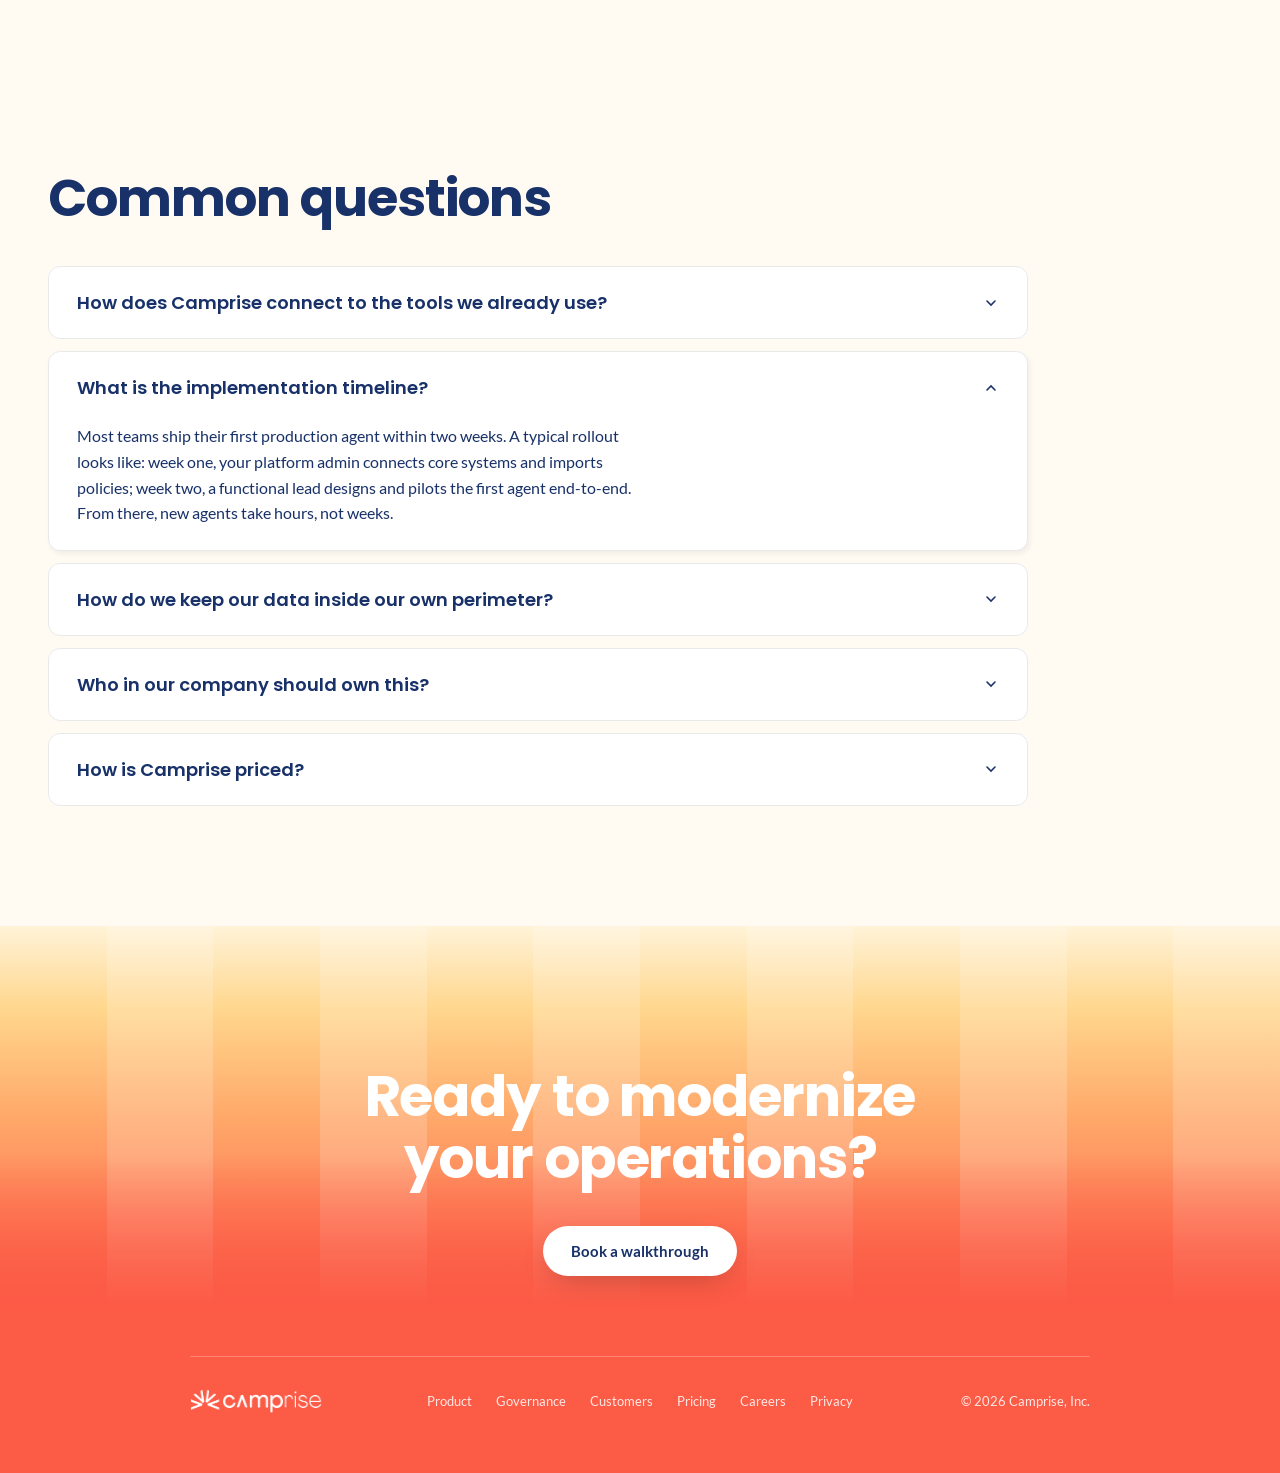
==== commit 2b53b968: "Link "Book a walkthrough" CTA to Calendly Points to https://calendly.com/angela-camprise/30min, open" ====
--- a/Homepage.html
+++ b/Homepage.html
@@ -1259,7 +1259,7 @@
 <footer class="cta-foot" id="cta">
   <div class="cta-foot-inner">
     <h2>Ready to modernize your operations?</h2>
-    <a class="btn btn-white" href="#">Book a walkthrough</a>
+    <a class="btn btn-white" href="https://calendly.com/angela-camprise/30min" target="_blank" rel="noopener">Book a walkthrough</a>
 
     <div class="footer-bottom">
       <div class="footer-brand">
